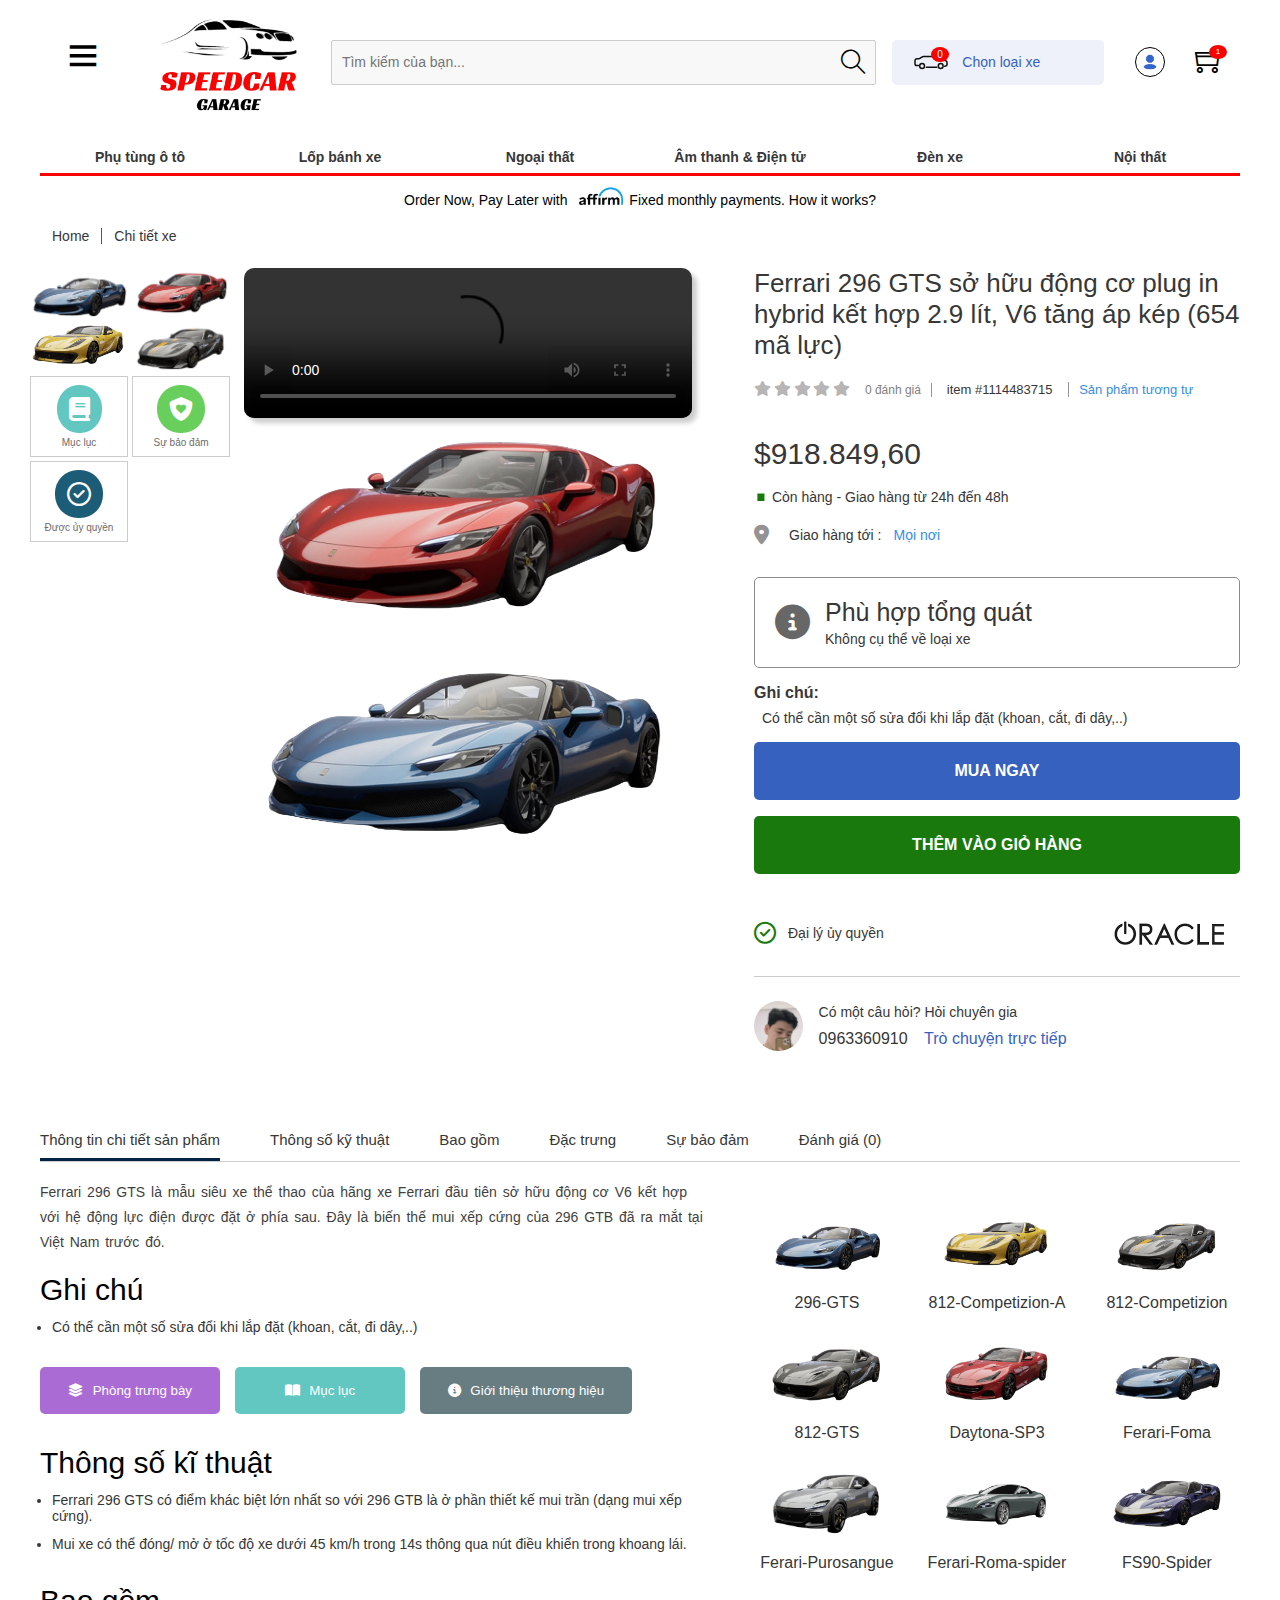
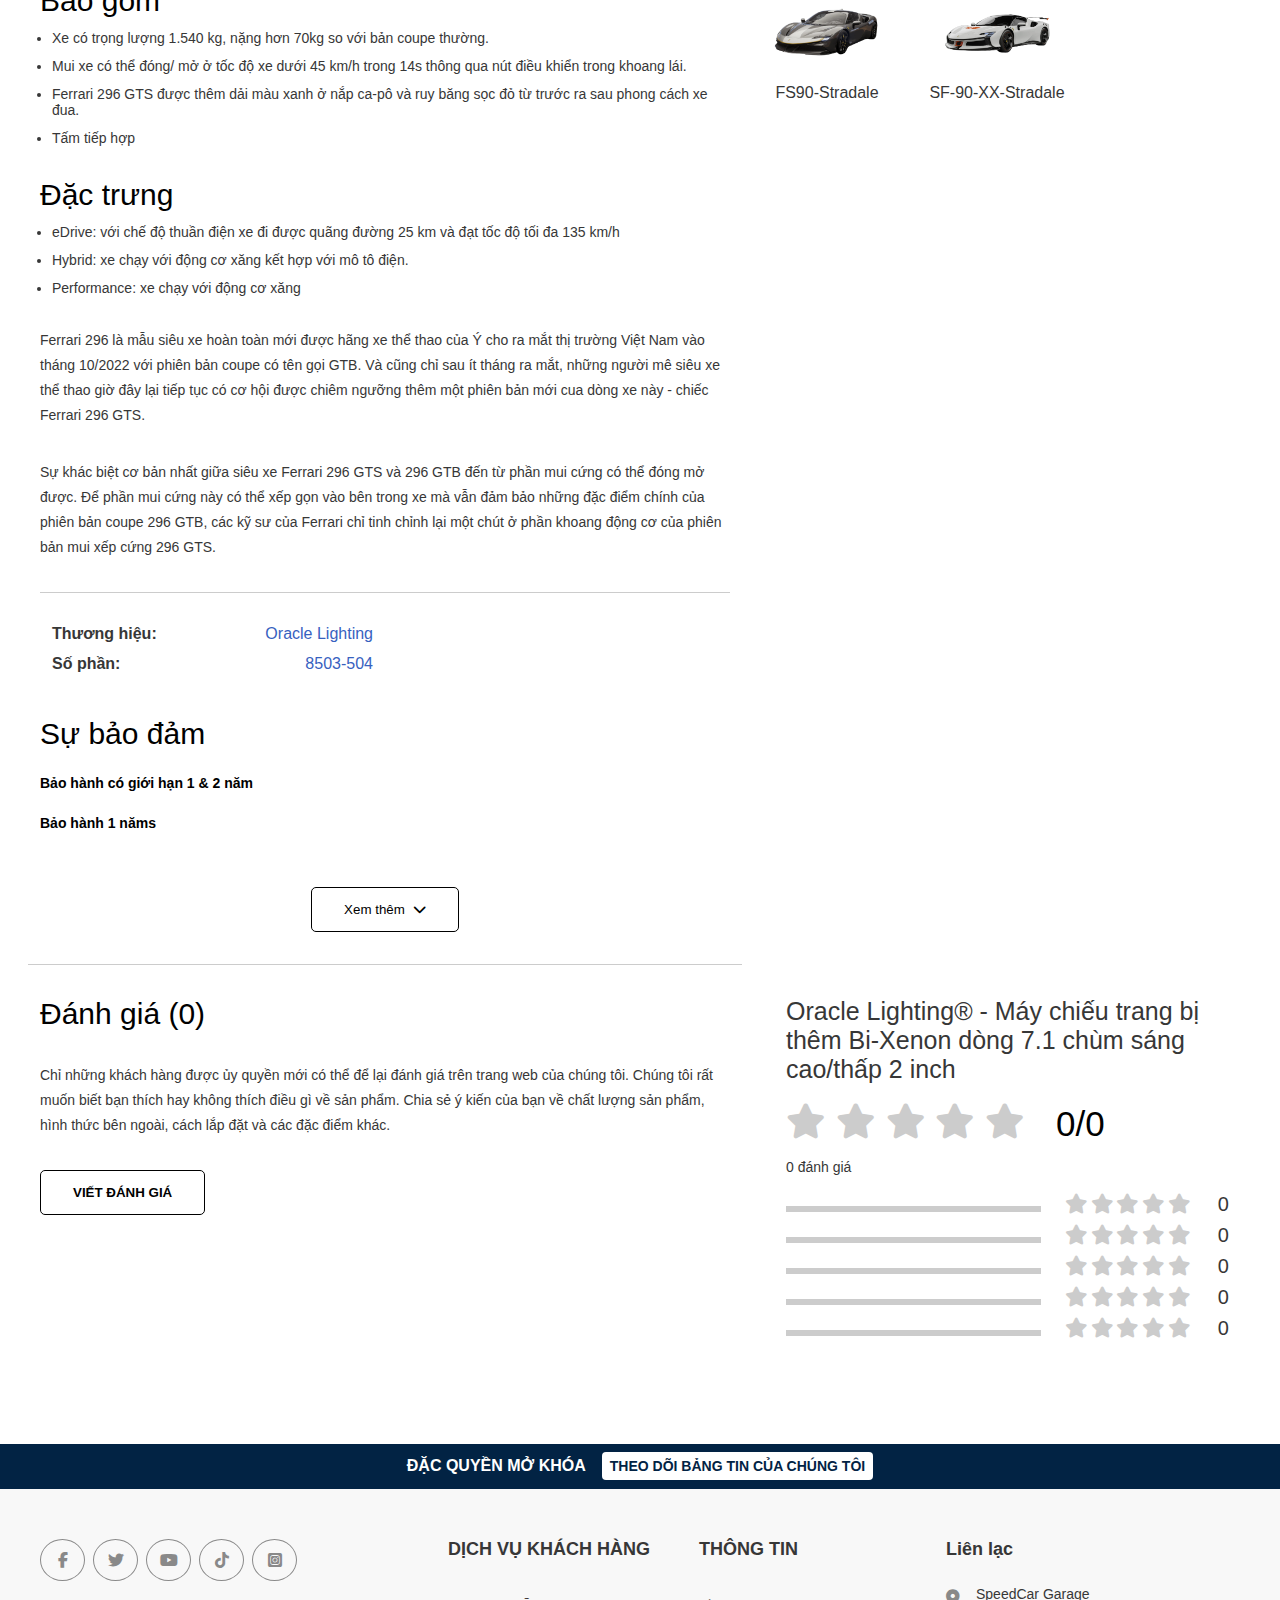
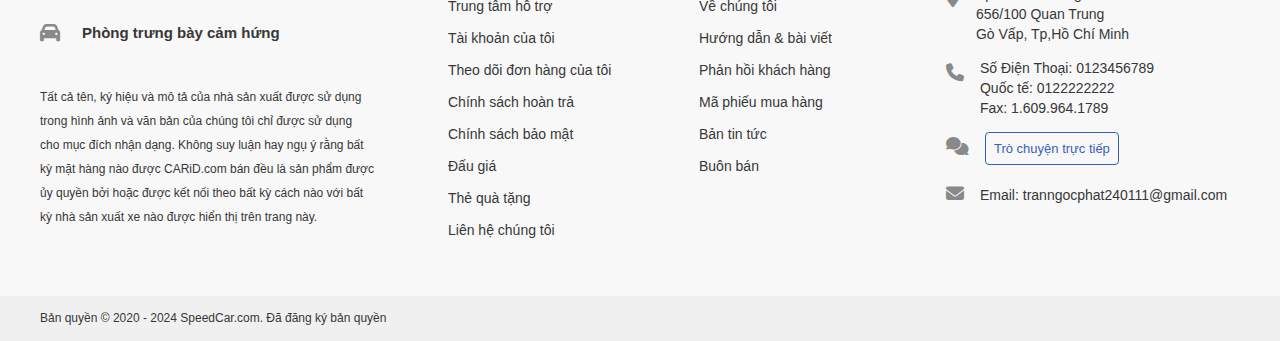
==== htmlChild/CarDetail.html @ 561cdf68 "update" ====
<!DOCTYPE html>
<html lang="en">

<head>
    <meta charset="UTF-8">
    <link rel='shortcut icon' href='../assets/img/logoEsport.png' type='image/x-icon'>
    <meta name="viewport" content="width=device-width, initial-scale=1.0">
    <link rel="stylesheet" href="../assets/fonts/themify-icons/themify-icons.css">
    <link rel="stylesheet" href="../assets/fonts/fontawesome-free-6.5.1-web/css/all.min.css">
    <link rel="stylesheet" href="../assets/css/base.css">
    <link rel="stylesheet" href="../assets/css/grid.css">
    <link rel="stylesheet" href="../assets/css/main.css">
    <link rel="stylesheet" href="../assets/css/SubProduct.css">
    <link rel="stylesheet" href="../assets/css/productDetail.css">
    <title>Bán Ô tô ,phụ tùng ô tô</title>
</head>
<style>
    video {
        width: 100%;
        border-radius: 10px;
        box-shadow: 5px 5px 5px #ccc;
    }
</style>
<body>
    <!-- Header menu -->

    <div class="header__menu-main ">
        <ul class="header__menu-list">
            <li class="header__menu-item">
                <i class="fa-solid fa-phone"></i>
                <a href="" class="header__menu-link">0123456789</a>
            </li>
            <li class="header__menu-item">
                <i class="fa-solid fa-comments"></i>
                <a href="" class="header__menu-link">Nhắn tin trực tuyến</a>
            </li>
            <li class="header__menu-item">
                <i class="fa-solid fa-circle-question"></i>
                <a href="" class="header__menu-link">Trung tâm hỗ trợ</a>
            </li>
        </ul>

        <h2 class="header__menu-list-title">Danh mục</h2>
        <ul class="header__menu-list header__menu-list-categogy">
            <li class="header__menu-item">
                <img src="../assets/img/Danhmuc/menu/dongco.jpg" alt="" class="header__menu-item__img">
                <a href="./htmlChild/SubProduct.html" class="header__menu-link">Phụ tùng ô tô</a>
            </li>
            <li class="header__menu-item">
                <img src="../assets/img/Danhmuc/menu/banhxe.jpg" alt="" class="header__menu-item__img">
                <a href="./htmlChild/SubProduct.html" class="header__menu-link">Lốp bánh xe</a>
            </li>
            <li class="header__menu-item">
                <img src="../assets/img/Danhmuc/menu/phukienngoaithat.jpg" alt="" class="header__menu-item__img">
                <a href="./htmlChild/SubProduct.html" class="header__menu-link">Phụ kiện ngoại thất</a>
            </li>
            <li class="header__menu-item">
                <img src="../assets/img/Danhmuc/menu/loa.jpg" alt="" class="header__menu-item__img">
                <a href="./htmlChild/SubProduct.html" class="header__menu-link">Âm thanh</a>
            </li>
            <li class="header__menu-item">
                <img src="../assets/img/Danhmuc/menu/ghe.jpg" alt="" class="header__menu-item__img">
                <a href="./htmlChild/SubProduct.html" class="header__menu-link">Ghế</a>
            </li>
            <li class="header__menu-item">
                <img src="../assets/img/Danhmuc/menu/denxe.jpg" alt="" class="header__menu-item__img">
                <a href="./htmlChild/SubProduct.html" class="header__menu-link">Đèn xe</a>
            </li>
            <li class="header__menu-item">
                <img src="../assets/img/Danhmuc/menu/phukiennoithat.jpg" alt="" class="header__menu-item__img">
                <a href="./htmlChild/SubProduct.html" class="header__menu-link">Nội thất</a>
            </li>
        </ul>

        <label for="header__menu-checkbox" class="header__menu-close">
            <i class="header__menu-close-icon fa-solid fa-xmark"></i>
        </label>
    </div>
    <!-- Overlay category -->
    <label for="header__menu-checkbox" class="overlay__category header__menu-hiden-on-checkbox"></label>
    <!-- Container -->
    <div class="container grid wide">

        <!-- Header -->

        <div class="header">
            <div class="header__content">
                <div class="header-logo-and-menu">
                    <label for="header__menu-checkbox" class="header__menu">
                        <i class="header__menu-icon  ti-menu"></i>
                    </label>

                    <a href="../index.html" class="header__logo">
                        <img src="../assets/img/logoEsport.png" alt="" class="header-logo__img">
                    </a>
                </div>

                <div class="header-search">
                    <input type="text" class="header-search__input" placeholder="Tìm kiếm của bạn...">
                    <div class="header-search-history">
                        <span class="header-search-history__titile">Lịch sử tìm kiếm</span>
                        <ul class="header-search-history__list">
                            <li class="header-search-history__item">
                                <span class="header-search-history__item-name">Bánh xe Ford</span>
                                <span class="header-search-history__item-remove">Xóa</span>
                            </li>
                            <li class="header-search-history__item">
                                <span class="header-search-history__item-name">Động cơ Merceders</span>
                                <span class="header-search-history__item-remove">Xóa</span>
                            </li>
                            <li class="header-search-history__item">
                                <span class="header-search-history__item-name">Loa thông minh dùng cho ô tô</span>
                                <span class="header-search-history__item-remove">Xóa</span>
                            </li>
                        </ul>
                    </div>
                    <i class="ti-search header-search__icon"></i>
                </div>

                <div class="header-select">
                    <div class="header-select__car ">
                        <div class="header-select-car__quantity">0</div>
                        <svg xmlns="http://www.w3.org/2000/svg" width="42" height="19">
                            <g fill="none" stroke="#111" stroke-width="1.5" stroke-linecap="round"
                                stroke-linejoin="round" stroke-miterlimit="10">
                                <path
                                    d="M10.4 12.6H8.8c-1 0-1.8-.8-1.8-1.8V8c0-1.2 1-2.2 2.1-2.2h1.7c1.4 0 3.2-2.3 4.8-2.3h9.3c.8 0 4.4 2.2 5.3 2.7 0 0 2.5.2 4.4.5 2.1.4 4.4 1.1 4.4 2.7v2.2c0 .7-.6 1.7-2.5 1.7" />
                                <ellipse cx="14.1" cy="13" rx="2.4" ry="2.5" />
                                <ellipse cx="32.7" cy="13" rx="2.4" ry="2.5" />
                                <path d="M18.4 14.3h10.4" />
                            </g>
                        </svg>
                        <span class="header-select__title">Chọn loại xe</span>
                    </div>


                    <div class="header-select__user-and-cart">
                        <div href="" class="header-select__user">
                            <img src="../assets/img/user.png" alt="" class="header-select__user-img">
                            <!-- Login -->
                            <div class="header-select__user-option">
                                <div class="header-select__user-option-container">
                                    <h2 class="header-select__user-title">Tài khoản của tôi</h2>
                                    <a href="../htmlChild/Login.html" class="header-select__user-btn">Đăng Nhập</a>
                                    <div class="header-select__user-help-register">
                                        <span class="header-select__user-des">
                                            Bạn chưa có tài khoản?
                                            <a href="../htmlChild/signUp.html" class="header-select__user-link">Đăng
                                                Ký</a>
                                        </span>
                                    </div>
                                    <ul class="header-select__user-list">
                                        <li class="header-select__user-item">
                                            <a href="" class="header-select__user-item-link">Thông tin tài khoản</a>
                                        </li>
                                        <li class="header-select__user-item">
                                            <a href="" class="header-select__user-item-link">Đơn hàng</a>
                                        </li>
                                        <li class="header-select__user-item">
                                            <a href="" class="header-select__user-item-link">Đăng xuất</a>
                                        </li>
                                    </ul>

                                </div>
                            </div>
                        </div>
                        <a href="./ShoppingCart.html" class="header-select__cart">
                            <div class="header-select-cart__quantity">1</div>
                            <i class="ti-shopping-cart header-select__cart-icon"></i>
                        </a>

                    </div>

                </div>
            </div>
            <!-- Overlay select car -->
            <div class="overlay__select-car "></div>
            <!-- select car option -->
            <div class="header-select__car-option">
                <div class="select-car__close"><i class="fa-solid fa-xmark"></i></div>
                <ul class="header-select__car-list">
                    <li class="header-select__car-item header-select__car-item--chosse">
                        <span class="header-select__car-item-name ">Sedan</span>
                    </li>
                    <li class="header-select__car-item">
                        <span class="header-select__car-item-name">HatchBack</span>
                    </li>
                    <li class="header-select__car-item">
                        <span class="header-select__car-item-name">SUV</span>
                    </li>
                    <li class="header-select__car-item">
                        <span class="header-select__car-item-name">Coupe</span>
                    </li>
                </ul>

                <ul class="header-select__car-sub-option">
                    <li class="header-select__car-sub-option-item">
                        <div class="header-select__car-sub-option__number-main">
                            <span class="header-select__car-sub-option__number">1</span>
                        </div>
                        <span class="header-select__car-sub-option__content">Năm</span>
                        <i class="fa-solid fa-chevron-down"></i>
                        <ul class="header-select__car-sub-option-list-1">
                            <li class="header-select__car-sub-option-list-item">2025</li>
                            <li class="header-select__car-sub-option-list-item">2024</li>
                            <li class="header-select__car-sub-option-list-item">2023</li>
                            <li class="header-select__car-sub-option-list-item">2022</li>
                            <li class="header-select__car-sub-option-list-item">2021</li>
                            <li class="header-select__car-sub-option-list-item">2020</li>
                            <li class="header-select__car-sub-option-list-item">2019</li>
                            <li class="header-select__car-sub-option-list-item">2018</li>
                            <li class="header-select__car-sub-option-list-item">2017</li>
                            <li class="header-select__car-sub-option-list-item">2016</li>
                            <li class="header-select__car-sub-option-list-item">2015</li>
                            <li class="header-select__car-sub-option-list-item">2014</li>
                            <li class="header-select__car-sub-option-list-item">2013</li>
                            <li class="header-select__car-sub-option-list-item">2012</li>
                            <li class="header-select__car-sub-option-list-item">2011</li>
                            <li class="header-select__car-sub-option-list-item">2010</li>
                            <li class="header-select__car-sub-option-list-item">2009</li>
                            <li class="header-select__car-sub-option-list-item">2008</li>
                            <li class="header-select__car-sub-option-list-item">2007</li>
                        </ul>
                    </li>

                    <li class="header-select__car-sub-option-item">
                        <div class="header-select__car-sub-option__number-main">
                            <span class="header-select__car-sub-option__number">2</span>
                        </div>
                        <span class="header-select__car-sub-option__content">Loại Xe</span>
                        <i class="fa-solid fa-chevron-down"></i>
                        <ul class="header-select__car-sub-option-list-2">
                            <li class="header-select__car-sub-option-list-item">Cũ</li>
                            <li class="header-select__car-sub-option-list-item">Thường</li>
                            <li class="header-select__car-sub-option-list-item">VIP</li>
                        </ul>
                    </li>
                    <li class="header-select__car-sub-option-item">
                        <div class="header-select__car-sub-option__number-main">
                            <span class="header-select__car-sub-option__number">3</span>
                        </div>
                        <span class="header-select__car-sub-option__content">Màu</span>
                        <i class="fa-solid fa-chevron-down"></i>
                        <ul class="header-select__car-sub-option-list-3">
                            <li class="header-select__car-sub-option-list-item">Trắng</li>
                            <li class="header-select__car-sub-option-list-item">Đen</li>
                            <li class="header-select__car-sub-option-list-item">Xám</li>
                            <li class="header-select__car-sub-option-list-item">Đỏ</li>
                            <li class="header-select__car-sub-option-list-item">Bạc</li>
                            <li class="header-select__car-sub-option-list-item">Xanh da trời</li>
                        </ul>
                    </li>

                    <button class="header-select__car-sub-option-btn">GO</button>

                </ul>
            </div>


            <!-- Overlay catogory option -->
            <div class="overlay__category-option"></div>
            <!-- Navigation-->
            <div class="nav-bar">
                <ul class="nav__list">
                    <li class="nav__item">
                        <div class="nav__item-link">Phụ tùng ô tô</div>
                    </li>

                    <li class="nav__item">
                        <div class="nav__item-link">Lốp bánh xe</div>
                    </li>

                    <li class="nav__item">
                        <div class="nav__item-link">Ngoại thất</div>
                    </li>

                    <li class="nav__item">
                        <div class="nav__item-link">Âm thanh & Điện tử</div>
                    </li>

                    <li class="nav__item">
                        <div class="nav__item-link">Đèn xe</div>
                    </li>

                    <li class="nav__item">
                        <div class="nav__item-link">Nội thất</div>


                </ul>
            </div>
            <!-- Navigation option 1-->
            <div class="nav__option-main--1 nav__option-btn-close--1">
                <h1 class="nav__option-title">Phụ tùng ô tô</h1>
                <label for="nav__option__checkbox--1" class="nav__option-close">
                    <i class="nav__option-close-icon fa-solid fa-xmark"></i>
                </label>
                <div class="nav__option-list">
                    <div class="nav__option-item">
                        <div class="nav__option-item-img-main">
                            <img src="../assets/img/Danhmuc/phutung/duongtruyen.jpg" alt=""
                                class="nav__option-item-img">
                        </div>
                        <span class="nav__option-name">Đường truyền</span>
                    </div>
                    <div class="nav__option-item">
                        <div class="nav__option-item-img-main">
                            <img src="../assets/img/Danhmuc/phutung/chiphieusuat.jpg" alt=""
                                class="nav__option-item-img">
                        </div>
                        <span class="nav__option-name">Chip hiệu suất</span>
                    </div>
                    <div class="nav__option-item">
                        <div class="nav__option-item-img-main">
                            <img src="../assets/img/Danhmuc/phutung/cangatnuoc.jpg" alt="" class="nav__option-item-img">
                        </div>
                        <span class="nav__option-name">Cần gạt nước</span>
                    </div>
                    <div class="nav__option-item">
                        <div class="nav__option-item-img-main">
                            <img src="../assets/img/Danhmuc/phutung/cungcapnhienlieu.jpg" alt=""
                                class="nav__option-item-img">
                        </div>
                        <span class="nav__option-name">Cung cấp nhiên liệu</span>
                    </div>
                    <div class="nav__option-item">
                        <div class="nav__option-item-img-main">
                            <img src="../assets/img/Danhmuc/phutung/danhlua.jpg" alt="" class="nav__option-item-img">
                        </div>
                        <span class="nav__option-name">Đánh lửa</span>
                    </div>
                    <div class="nav__option-item">
                        <div class="nav__option-item-img-main">
                            <img src="../assets/img/Danhmuc/phutung/dau.jpg" alt="" class="nav__option-item-img">
                        </div>
                        <span class="nav__option-name">Dầu nhớt</span>
                    </div>
                    <div class="nav__option-item">
                        <div class="nav__option-item-img-main">
                            <img src="../assets/img/Danhmuc/phutung/dien.jpg" alt="" class="nav__option-item-img">
                        </div>
                        <span class="nav__option-name">Điện</span>
                    </div>
                    <div class="nav__option-item">
                        <div class="nav__option-item-img-main">
                            <img src="../assets/img/Danhmuc/phutung/dinhchi.jpg" alt="" class="nav__option-item-img">
                        </div>
                        <span class="nav__option-name">Đinh chì</span>
                    </div>
                    <div class="nav__option-item">
                        <div class="nav__option-item-img-main">
                            <img src="../assets/img/Danhmuc/phutung/dongco.jpg" alt="" class="nav__option-item-img">
                        </div>
                        <span class="nav__option-name">Động cơ</span>
                    </div>
                    <div class="nav__option-item">
                        <div class="nav__option-item-img-main">
                            <img src="../assets/img/Danhmuc/phutung/hethonglai.jpg" alt="" class="nav__option-item-img">
                        </div>
                        <span class="nav__option-name">Hệ thống lái</span>
                    </div>
                    <div class="nav__option-item">
                        <div class="nav__option-item-img-main">
                            <img src="../assets/img/Danhmuc/phutung/khithai.jpg" alt="" class="nav__option-item-img">
                        </div>
                        <span class="nav__option-name">Khí thải</span>
                    </div>
                    <div class="nav__option-item">
                        <div class="nav__option-item-img-main">
                            <img src="../assets/img/Danhmuc/phutung/kiemsoatkhithai.jpg" alt=""
                                class="nav__option-item-img">
                        </div>
                        <span class="nav__option-name">Kiểm soát khí thải</span>
                    </div>
                    <div class="nav__option-item">
                        <div class="nav__option-item-img-main">
                            <img src="../assets/img/Danhmuc/phutung/laytruyen.jpg" alt="" class="nav__option-item-img">
                        </div>
                        <span class="nav__option-name">Lây truyền</span>
                    </div>
                    <div class="nav__option-item">
                        <div class="nav__option-item-img-main">
                            <img src="../assets/img/Danhmuc/phutung/luongkhinap.jpg" alt=""
                                class="nav__option-item-img">
                        </div>
                        <span class="nav__option-name">Lượng khí nạp</span>
                    </div>
                    <div class="nav__option-item">
                        <div class="nav__option-item-img-main">
                            <img src="../assets/img/Danhmuc/phutung/maylanh.jpg" alt="" class="nav__option-item-img">
                        </div>
                        <span class="nav__option-name">Máy lạnh</span>
                    </div>
                    <div class="nav__option-item">
                        <div class="nav__option-item-img-main">
                            <img src="../assets/img/Danhmuc/phutung/phanh.jpg" alt="" class="nav__option-item-img">
                        </div>
                        <span class="nav__option-name">Phanh</span>
                    </div>
                    <div class="nav__option-item">
                        <div class="nav__option-item-img-main">
                            <img src="../assets/img/Danhmuc/phutung/quatdongco.jpg" alt="" class="nav__option-item-img">
                        </div>
                        <span class="nav__option-name">Quạt</span>
                    </div>
                    <div class="nav__option-item">
                        <div class="nav__option-item-img-main">
                            <img src="../assets/img/Danhmuc/phutung/sac.jpg" alt="" class="nav__option-item-img">
                        </div>
                        <span class="nav__option-name">Acquy</span>
                    </div>
                    <div class="nav__option-item">
                        <div class="nav__option-item-img-main">
                            <img src="../assets/img/Danhmuc/phutung/thietbidua.jpg" alt="" class="nav__option-item-img">
                        </div>
                        <span class="nav__option-name">Thiết bị điện tử</span>
                    </div>
                </div>

            </div>

            <!-- Navigation option 2-->
            <div class="nav__option-main--2  nav__option-btn-close--2">
                <h1 class="nav__option-title">Lốp bánh xe</h1>
                <label for="nav__option__checkbox--2" class="nav__option-close">
                    <i class="nav__option-close-icon fa-solid fa-xmark"></i>
                </label>
                <div class="nav__option-list">
                    <div class="nav__option-item">
                        <div class="nav__option-item-img-main">
                            <img src="../assets/img/Danhmuc/banhxe/banhxe.jpg" alt="" class="nav__option-item-img">
                        </div>
                        <span class="nav__option-name">Bánh xe</span>
                    </div>
                    <div class="nav__option-item">
                        <div class="nav__option-item-img-main">
                            <img src="../assets/img/Danhmuc/banhxe/banhxetuychinh.jpg" alt=""
                                class="nav__option-item-img">
                        </div>
                        <span class="nav__option-name">Bánh xe tùy chỉnh</span>
                    </div>
                    <div class="nav__option-item">
                        <div class="nav__option-item-img-main">
                            <img src="../assets/img/Danhmuc/banhxe/cambienTBMS.jpg" alt="" class="nav__option-item-img">
                        </div>
                        <span class="nav__option-name">Cảm biến TBMS</span>
                    </div>
                    <div class="nav__option-item">
                        <div class="nav__option-item-img-main">
                            <img src="../assets/img/Danhmuc/banhxe/lopxe.jpg" alt="" class="nav__option-item-img">
                        </div>
                        <span class="nav__option-name">Lốp xe</span>
                    </div>
                    <div class="nav__option-item">
                        <div class="nav__option-item-img-main">
                            <img src="../assets/img/Danhmuc/banhxe/lopxich.jpg" alt="" class="nav__option-item-img">
                        </div>
                        <span class="nav__option-name">Lốp xích</span>
                    </div>
                    <div class="nav__option-item">
                        <div class="nav__option-item-img-main">
                            <img src="../assets/img/Danhmuc/banhxe/miengdembanhxe.jpg" alt=""
                                class="nav__option-item-img">
                        </div>
                        <span class="nav__option-name">Miếng đệm bánh xe</span>
                    </div>
                    <div class="nav__option-item">
                        <div class="nav__option-item-img-main">
                            <img src="../assets/img/Danhmuc/banhxe/mutrungtam.jpg" alt="" class="nav__option-item-img">
                        </div>
                        <span class="nav__option-name">Mũ trung tâm</span>
                    </div>
                    <div class="nav__option-item">
                        <div class="nav__option-item-img-main">
                            <img src="../assets/img/Danhmuc/banhxe/nienxe.jpg" alt="" class="nav__option-item-img">
                        </div>
                        <span class="nav__option-name">Niềng xe</span>
                    </div>
                    <div class="nav__option-item">
                        <div class="nav__option-item-img-main">
                            <img src="../assets/img/Danhmuc/banhxe/okhoadaioc.jpg" alt="" class="nav__option-item-img">
                        </div>
                        <span class="nav__option-name">Ổ khóa đai Oóc</span>
                    </div>
                    <div class="nav__option-item">
                        <div class="nav__option-item-img-main">
                            <img src="../assets/img/Danhmuc/banhxe/vothuoccap.jpg" alt="" class="nav__option-item-img">
                        </div>
                        <span class="nav__option-name">Vỏ thuốc cặp</span>
                    </div>

                </div>

            </div>

            <!-- Navigation option 3-->
            <div class="nav__option-main--3 nav__option-btn-close--3">
                <h1 class="nav__option-title">Phụ kiện ngoại thất</h1>
                <label for="nav__option__checkbox--3" class="nav__option-close">
                    <i class="nav__option-close-icon fa-solid fa-xmark"></i>
                </label>
                <div class="nav__option-list">
                    <div class="nav__option-item">
                        <div class="nav__option-item-img-main">
                            <img src="../assets/img/Danhmuc/ngoaithat/banchay.jpg" alt="" class="nav__option-item-img">
                        </div>
                        <span class="nav__option-name">Ban chạy</span>
                    </div>
                    <div class="nav__option-item">
                        <div class="nav__option-item-img-main">
                            <img src="../assets/img/Danhmuc/ngoaithat/bodoihuonggio.jpg" alt=""
                                class="nav__option-item-img">
                        </div>
                        <span class="nav__option-name">Bộ đổi hướng gió</span>
                    </div>
                    <div class="nav__option-item">
                        <div class="nav__option-item-img-main">
                            <img src="../assets/img/Danhmuc/ngoaithat/cangdiahinh.jpg" alt=""
                                class="nav__option-item-img">
                        </div>
                        <span class="nav__option-name">Cảng địa hình</span>
                    </div>
                    <div class="nav__option-item">
                        <div class="nav__option-item-img-main">
                            <img src="../assets/img/Danhmuc/ngoaithat/chieuhau.jpg" alt="" class="nav__option-item-img">
                        </div>
                        <span class="nav__option-name">Gương</span>
                    </div>
                    <div class="nav__option-item">
                        <div class="nav__option-item-img-main">
                            <img src="../assets/img/Danhmuc/ngoaithat/cuadoc.jpg" alt="" class="nav__option-item-img">
                        </div>
                        <span class="nav__option-name">Cửa dọc</span>
                    </div>
                    <div class="nav__option-item">
                        <div class="nav__option-item-img-main">
                            <img src="../assets/img/Danhmuc/ngoaithat/denpha.jpg" alt="" class="nav__option-item-img">
                        </div>
                        <span class="nav__option-name">Đèn pha</span>
                    </div>
                    <div class="nav__option-item">
                        <div class="nav__option-item-img-main">
                            <img src="../assets/img/Danhmuc/ngoaithat/keo&moc.jpg" alt="" class="nav__option-item-img">
                        </div>
                        <span class="nav__option-name">Kéo & móc</span>
                    </div>
                    <div class="nav__option-item">
                        <div class="nav__option-item-img-main">
                            <img src="../assets/img/Danhmuc/ngoaithat/khungbienso.jpg" alt=""
                                class="nav__option-item-img">
                        </div>
                        <span class="nav__option-name">Khung biển số</span>
                    </div>
                    <div class="nav__option-item">
                        <div class="nav__option-item-img-main">
                            <img src="../assets/img/Danhmuc/ngoaithat/luoibaove.jpg" alt=""
                                class="nav__option-item-img">
                        </div>
                        <span class="nav__option-name">Lưới bảo vệ</span>
                    </div>
                    <div class="nav__option-item">
                        <div class="nav__option-item-img-main">
                            <img src="../assets/img/Danhmuc/ngoaithat/nocxe.jpg" alt="" class="nav__option-item-img">
                        </div>
                        <span class="nav__option-name">Nóc xe</span>
                    </div>
                    <div class="nav__option-item">
                        <div class="nav__option-item-img-main">
                            <img src="../assets/img/Danhmuc/ngoaithat/voboctonneu.jpg" alt=""
                                class="nav__option-item-img">
                        </div>
                        <span class="nav__option-name">Vỏ bọc Tonneu</span>
                    </div>

                </div>

            </div>

            <!-- Navigation option 4-->
            <div class="nav__option-main--4 nav__option-btn-close--4">
                <h1 class="nav__option-title">Âm thanh & Điện tử</h1>
                <label for="nav__option__checkbox--4" class="nav__option-close">
                    <i class="nav__option-close-icon fa-solid fa-xmark"></i>
                </label>
                <div class="nav__option-list">
                    <div class="nav__option-item">
                        <div class="nav__option-item-img-main">
                            <img src="../assets/img/Danhmuc/amthanh/banghinh.jpg" alt="" class="nav__option-item-img">
                        </div>
                        <span class="nav__option-name">Băng hình</span>
                    </div>
                    <div class="nav__option-item">
                        <div class="nav__option-item-img-main">
                            <img src="../assets/img/Danhmuc/amthanh/bodieukihien.jpg" alt=""
                                class="nav__option-item-img">
                        </div>
                        <span class="nav__option-name">Bộ điều khiển</span>
                    </div>
                    <div class="nav__option-item">
                        <div class="nav__option-item-img-main">
                            <img src="../assets/img/Danhmuc/amthanh/bokhuechdai.jpg" alt=""
                                class="nav__option-item-img">
                        </div>
                        <span class="nav__option-name">Bộ khuếch đại</span>
                    </div>
                    <div class="nav__option-item">
                        <div class="nav__option-item-img-main">
                            <img src="../assets/img/Danhmuc/amthanh/bophanlapdat.jpg" alt=""
                                class="nav__option-item-img">
                        </div>
                        <span class="nav__option-name">Bộ phận lắp đặt</span>
                    </div>
                    <div class="nav__option-item">
                        <div class="nav__option-item-img-main">
                            <img src="../assets/img/Danhmuc/amthanh/boxuli.jpg" alt="" class="nav__option-item-img">
                        </div>
                        <span class="nav__option-name">Bộ xử lí</span>
                    </div>
                    <div class="nav__option-item">
                        <div class="nav__option-item-img-main">
                            <img src="../assets/img/Danhmuc/amthanh/DaiCB&linhkien.jpg" alt=""
                                class="nav__option-item-img">
                        </div>
                        <span class="nav__option-name">Đài CB & Linh kiện</span>
                    </div>
                    <div class="nav__option-item">
                        <div class="nav__option-item-img-main">
                            <img src="../assets/img/Danhmuc/amthanh/HeThongGPS.jpg" alt="" class="nav__option-item-img">
                        </div>
                        <span class="nav__option-name">Hệ thống GPS</span>
                    </div>
                    <div class="nav__option-item">
                        <div class="nav__option-item-img-main">
                            <img src="../assets/img/Danhmuc/amthanh/loa.jpg" alt="" class="nav__option-item-img">
                        </div>
                        <span class="nav__option-name">Loa</span>
                    </div>
                    <div class="nav__option-item">
                        <div class="nav__option-item-img-main">
                            <img src="../assets/img/Danhmuc/amthanh/loasieutram.jpg" alt=""
                                class="nav__option-item-img">
                        </div>
                        <span class="nav__option-name">Loa siêu trầm</span>
                    </div>
                    <div class="nav__option-item">
                        <div class="nav__option-item-img-main">
                            <img src="../assets/img/Danhmuc/amthanh/maydoradar.jpg" alt="" class="nav__option-item-img">
                        </div>
                        <span class="nav__option-name">Máy dò Radar</span>
                    </div>
                    <div class="nav__option-item">
                        <div class="nav__option-item-img-main">
                            <img src="../assets/img/Danhmuc/amthanh/pin.jpg" alt="" class="nav__option-item-img">
                        </div>
                        <span class="nav__option-name">Ác quy</span>
                    </div>

                </div>

            </div>

            <!-- Navigation option 5-->
            <div class="nav__option-main--5 nav__option-btn-close--5">
                <h1 class="nav__option-title">Đèn xe</h1>
                <label for="nav__option__checkbox--5" class="nav__option-close">
                    <i class="nav__option-close-icon fa-solid fa-xmark"></i>
                </label>
                <div class="nav__option-list">
                    <div class="nav__option-item">
                        <div class="nav__option-item-img-main">
                            <img src="../assets/img/Danhmuc/denxe/dengam.jpg" alt="" class="nav__option-item-img">
                        </div>
                        <span class="nav__option-name">Đèn gầm</span>
                    </div>
                    <div class="nav__option-item">
                        <div class="nav__option-item-img-main">
                            <img src="../assets/img/Danhmuc/denxe/denLed.jpg" alt="" class="nav__option-item-img">
                        </div>
                        <span class="nav__option-name">Đèn Led</span>
                    </div>
                    <div class="nav__option-item">
                        <div class="nav__option-item-img-main">
                            <img src="../assets/img/Danhmuc/denxe/denngoaiduong.jpg" alt=""
                                class="nav__option-item-img">
                        </div>
                        <span class="nav__option-name">Đèn đi đường</span>
                    </div>
                    <div class="nav__option-item">
                        <div class="nav__option-item-img-main">
                            <img src="../assets/img/Danhmuc/denxe/denpha.jpg" alt="" class="nav__option-item-img">
                        </div>
                        <span class="nav__option-name">Đèn pha</span>
                    </div>
                    <div class="nav__option-item">
                        <div class="nav__option-item-img-main">
                            <img src="../assets/img/Danhmuc/denxe/dentinhieu.jpg" alt="" class="nav__option-item-img">
                        </div>
                        <span class="nav__option-name">Đèn tín hiệu</span>
                    </div>
                    <div class="nav__option-item">
                        <div class="nav__option-item-img-main">
                            <img src="../assets/img/Danhmuc/denxe/denxemoc.jpg" alt="" class="nav__option-item-img">
                        </div>
                        <span class="nav__option-name">Đèn Xe móc</span>
                    </div>
                    <div class="nav__option-item">
                        <div class="nav__option-item-img-main">
                            <img src="../assets/img/Danhmuc/denxe/desuongmu.jpg" alt="" class="nav__option-item-img">
                        </div>
                        <span class="nav__option-name">Đèn sương mù</span>
                    </div>
                    <div class="nav__option-item">
                        <div class="nav__option-item-img-main">
                            <img src="../assets/img/Danhmuc/denxe/duoiden.jpg" alt="" class="nav__option-item-img">
                        </div>
                        <span class="nav__option-name">Đuôi đèn</span>
                    </div>
                    <div class="nav__option-item">
                        <div class="nav__option-item-img-main">
                            <img src="../assets/img/Danhmuc/denxe/phukienchieusang.jpg" alt=""
                                class="nav__option-item-img">
                        </div>
                        <span class="nav__option-name">Phụ kiện chiếu sáng</span>
                    </div>

                </div>

            </div>

            <!-- Navigation option 6-->
            <div class="nav__option-main--6 nav__option-btn-close--6">
                <h1 class="nav__option-title">Phụ Kiện nội thất</h1>
                <label for="nav__option__checkbox--6" class="nav__option-close">
                    <i class="nav__option-close-icon fa-solid fa-xmark"></i>
                </label>
                <div class="nav__option-list">
                    <div class="nav__option-item">
                        <div class="nav__option-item-img-main">
                            <img src="../assets/img/Danhmuc/noithat/bandap.jpg" alt="" class="nav__option-item-img">
                        </div>
                        <span class="nav__option-name">Bàn đạp</span>
                    </div>
                    <div class="nav__option-item">
                        <div class="nav__option-item-img-main">
                            <img src="../assets/img/Danhmuc/noithat/Bocghe.jpg" alt="" class="nav__option-item-img">
                        </div>
                        <span class="nav__option-name">Bọc ghế</span>
                    </div>
                    <div class="nav__option-item">
                        <div class="nav__option-item-img-main">
                            <img src="../assets/img/Danhmuc/noithat/bodungcuDash.jpg" alt=""
                                class="nav__option-item-img">
                        </div>
                        <span class="nav__option-name">Bộ dụng cụ Dash</span>
                    </div>
                    <div class="nav__option-item">
                        <div class="nav__option-item-img-main">
                            <img src="../assets/img/Danhmuc/noithat/Donghodotuychinh.jpg" alt=""
                                class="nav__option-item-img">
                        </div>
                        <span class="nav__option-name">Đồng hồ đo tùy chỉnh</span>
                    </div>
                    <div class="nav__option-item">
                        <div class="nav__option-item-img-main">
                            <img src="../assets/img/Danhmuc/noithat/ghe.jpg" alt="" class="nav__option-item-img">
                        </div>
                        <span class="nav__option-name">Ghế ngồi</span>
                    </div>
                    <div class="nav__option-item">
                        <div class="nav__option-item-img-main">
                            <img src="../assets/img/Danhmuc/noithat/lothanghoa.jpg" alt="" class="nav__option-item-img">
                        </div>
                        <span class="nav__option-name">Lót hàng hóa</span>
                    </div>
                    <div class="nav__option-item">
                        <div class="nav__option-item-img-main">
                            <img src="../assets/img/Danhmuc/noithat/numchuyenso.jpg" alt=""
                                class="nav__option-item-img">
                        </div>
                        <span class="nav__option-name">Núm chuyển số</span>
                    </div>
                    <div class="nav__option-item">
                        <div class="nav__option-item-img-main">
                            <img src="../assets/img/Danhmuc/noithat/Tamchenang.jpg" alt="" class="nav__option-item-img">
                        </div>
                        <span class="nav__option-name">Tấm che nắng</span>
                    </div>
                    <div class="nav__option-item">
                        <div class="nav__option-item-img-main">
                            <img src="../assets/img/Danhmuc/noithat/Taylai.jpg" alt="" class="nav__option-item-img">
                        </div>
                        <span class="nav__option-name">Tay lái</span>
                    </div>
                    <div class="nav__option-item">
                        <div class="nav__option-item-img-main">
                            <img src="../assets/img/Danhmuc/noithat/thamsan.jpg" alt="" class="nav__option-item-img">
                        </div>
                        <span class="nav__option-name">Thảm sàn</span>
                    </div>
                    <div class="nav__option-item">
                        <div class="nav__option-item-img-main">
                            <img src="../assets/img/Danhmuc/noithat/vobocdash.jpg" alt="" class="nav__option-item-img">
                        </div>
                        <span class="nav__option-name">Vỏ bọc Dash</span>
                    </div>

                </div>

            </div>


        </div>
        <!-- Main content -->

        <div class="row text__title">
            <div class="col l-12">
                <h3>Order Now, Pay Later with <img src="../assets/img/product/text.png" alt="">Fixed monthly payments.
                    How it works?</h3>
            </div>
        </div>
        <div class="row">
            <ul class="col l-6  navSubPro__list">
                <li class="navSubPro__item">
                    <a href="../index.html" class="navSubPro__link">Home</a>
                </li>
                <li class="navSubPro__item">
                    <a href="#" class="navSubPro__link">Chi tiết xe</a>
                </li>
            </ul>
        </div>

        <div class="row product-detail__main">
            <div class="col l-2">
                <div class="row product__detail-img-count">
                    <div class="col l-6 clear__mp">
                        <img src="../assets/img//banxe-main/296-GTS.png" alt="">
                    </div>
                    <div class="col l-6 clear__mp">
                        <img src="../assets/img/banxe-main/296-GTP.png" alt="">
                    </div>

                </div>

                <div class="row product__detail-img-count">
                    <div class="col l-6 clear__mp">
                        <img src="../assets/img/banxe-main/812-Competizion-A.png" alt="">
                    </div>
                    <div class="col l-6 clear__mp">
                        <img src="../assets/img//banxe-main/812-Competizion.png" alt="">
                    </div>

                </div>

                <div class="row product__detail-img-count">
                    <div class="col l-6 clear__mp">
                        <div class="product__detail-protect">
                            <i class="fa-solid fa-book"></i>
                            <span>Mục lục</span>
                        </div>
                    </div>
                    <div class="col l-6 clear__mp">
                        <div class="product__detail-protect ">
                            <i class="fa-solid fa-shield-heart bg__green"></i>
                            <span>Sự bảo đảm</span>
                        </div>
                    </div>

                </div>

                <div class="row product__detail-img-count">
                    <div class="col l-6 clear__mp">
                        <div class="product__detail-protect ">
                            <i class="fa-regular fa-circle-check bg__blue"></i>
                            <span>Được ủy quyền</span>
                        </div>
                    </div>
                    <div class="col l-6 clear__mp">
                    </div>

                </div>
            </div>
            <div class="col l-5 product-detail__center">
                <video src="../assets/img/banxe-main/y2meta.net_1080p-ferrari-296-gtb-defining-fun-to-drive.mp4" type = "video/mp4" controls autoplay></video>
                <img class="product-detail__img" src="../assets/img/banxe-main/296-GTP.png" alt="">
                <img class="product-detail__img" src="../assets/img/banxe-main/296-GTS.png" alt="">
            </div>
            <div class="col l-5 product-detail__info">
                <h1 class="product-detail__info-title">Ferrari 296 GTS sở hữu động cơ plug in hybrid kết hợp 2.9 lít, V6
                    tăng áp kép (654 mã lực) </h1>

                <div class="start start__product-detail">
                    <i class="fa-solid fa-star"></i>
                    <i class="fa-solid fa-star"></i>
                    <i class="fa-solid fa-star"></i>
                    <i class="fa-solid fa-star"></i>
                    <i class="fa-solid fa-star"></i>
                    <span class="start__left">0 đánh giá</span>
                    <span class="start__center">item #1114483715 </span>
                    <a href="../index.html" class="start__right similar__products">Sản phẩm tương tự</a>
                </div>

                <h1 class="price">$918.849,60</h1>

                <div class="stock">
                    <h1>.</h1>
                    <span>Còn hàng - Giao hàng từ 24h đến 48h</span>
                </div>

                <div class="locate">
                    <i class="fa-solid fa-location-dot"></i>
                    <span>Giao hàng tới :</span>
                    <span class="address">Mọi nơi</span>
                </div>

                <div class="product-detail__infomation">
                    <i class="fa-solid fa-circle-info"></i>
                    <div class="product-detail__infomation-content">
                        <h2>Phù hợp tổng quát</h2>
                        <span> Không cụ thể về loại xe</span>
                    </div>
                </div>

                <div class="product-detail__note">
                    <h3>Ghi chú:</h3>
                    <span>Có thể cần một số sửa đổi khi lắp đặt (khoan, cắt, đi dây,..)</span>
                </div>

                <div class="product-detail__buy">
                    <a href="../htmlChild/Login.html" class="btn__addCart">Mua Ngay</a>
                    <a href="#" class="btn__addCart btn__buy">Thêm vào giỏ hàng</a>
                </div>

                <div class="product-detail__dealer">
                    <div class="product-detail__dealer--left">
                        <i class="fa-regular fa-circle-check"></i>
                        <span>Đại lý ủy quyền</span>
                    </div>

                    <img src="/assets/img/product/oracle-lighting.png">

                </div>

                <div class="product-detail__support">
                    <img src="../assets/img/user.jpg" alt="">
                    <div class="product-detail__support-des">
                        <span class="product-detail__support-question">Có một câu hỏi? Hỏi chuyên gia</span>
                        <span class="product-detail__support-phone">0963360910 <a href="#">Trò chuyện trực
                                tiếp</a></span>
                    </div>
                </div>

            </div>
        </div>

        <div class="product-detail__nav">
            <ul class="product-detail__nav-list">
                <li class="product-detail__nav-item">
                    <a class="sub-navbar-link-choose" href="">Thông tin chi tiết sản phẩm </a>
                </li>
                <li class="product-detail__nav-item">
                    <a href="#ThongSo">Thông số kỹ thuật</a>
                </li>
                <li class="product-detail__nav-item">
                    <a href="#BaoGom">Bao gồm</a>
                </li>
                <li class="product-detail__nav-item">
                    <a href="#DacTrung">Đặc trưng</a>
                </li>
                <li class="product-detail__nav-item">
                    <a href="#SuBaoDam">Sự bảo đảm</a>
                </li>
                <li class="product-detail__nav-item">
                    <a href="#DanhGia">Đánh giá (0)</a>
                </li>
            </ul>
        </div>

        <div class="row product-detail__info">
            <div class="col l-7">
                <div class="product-detail__info-detail">
                    <span>Ferrari 296 GTS là mẫu siêu xe thể thao của hãng xe Ferrari đầu tiên sở hữu động cơ V6 kết hợp
                        với hệ động lực điện được đặt ở phía sau. Đây là biến thể mui xếp cứng của 296 GTB đã ra mắt tại
                        Việt Nam trước đó.</span>
                </div>

                <h1 class="product-detail__info-detail-title">Ghi chú</h1>
                <ul class="product-detail__info-detail__list">
                    <li class="product-detail__info__item">
                        Có thể cần một số sửa đổi khi lắp đặt (khoan, cắt, đi dây,..)
                    </li>
                </ul>

                <div class="product-detail__info-detail-link">
                    <button class="product-detail__info-detail__btn-link ">
                        <i class="fa-solid fa-layer-group"></i>
                        <span>Phòng trưng bày</span>
                    </button>

                    <button class="product-detail__info-detail__btn-link product-detail__info-detail__btn-link--center">
                        <i class="fa-solid fa-book-open"></i>
                        <span>Mục lục</span>
                    </button>

                    <button class="product-detail__info-detail__btn-link product-detail__info-detail__btn-link--right">
                        <i class="fa-solid fa-circle-info"></i>
                        <span>Giới thiệu thương hiệu</span>
                    </button>
                </div>

                <h1 class="product-detail__info-detail-title" id="ThongSo">Thông số kĩ thuật</h1>
                <ul class="product-detail__info-detail__list">
                    <li class="product-detail__info__item">
                        Ferrari 296 GTS có điểm khác biệt lớn nhất so với 296 GTB là ở phần thiết kế mui trần (dạng mui
                        xếp cứng).
                    </li>
                    <li class="product-detail__info__item">
                        Mui xe có thể đóng/ mở ở tốc độ xe dưới 45 km/h trong 14s thông qua nút điều khiển trong khoang
                        lái.
                    </li>
                </ul>

                <h1 class="product-detail__info-detail-title " id="BaoGom">Bao gồm</h1>
                <ul class="product-detail__info-detail__list">
                    <li class="product-detail__info__item">
                        Xe có trọng lượng 1.540 kg, nặng hơn 70kg so với bản coupe thường.
                    </li>
                    <li class="product-detail__info__item">
                        Mui xe có thể đóng/ mở ở tốc độ xe dưới 45 km/h trong 14s thông qua nút điều khiển trong khoang
                        lái.
                    </li>
                    <li class="product-detail__info__item">
                        Ferrari 296 GTS được thêm dải màu xanh ở nắp ca-pô và ruy băng sọc đỏ từ trước ra sau phong cách
                        xe đua.
                    </li>
                    <li class="product-detail__info__item">
                        Tấm tiếp hợp
                    </li>
                </ul>

                <h1 class="product-detail__info-detail-title" id="DacTrung">Đặc trưng</h1>
                <ul class="product-detail__info-detail__list">
                    <li class="product-detail__info__item">
                        eDrive: với chế độ thuần điện xe đi được quãng đường 25 km và đạt tốc độ tối đa 135 km/h
                    </li>
                    <li class="product-detail__info__item">
                        Hybrid: xe chạy với động cơ xăng kết hợp với mô tô điện.
                    </li>
                    <li class="product-detail__info__item">
                        Performance: xe chạy với động cơ xăng
                </ul>

                <p class="product-detail__info-detail-des">
                    Ferrari 296 là mẫu siêu xe hoàn toàn mới được hãng xe thể thao của Ý cho ra mắt thị trường Việt Nam
                    vào tháng 10/2022 với phiên bản coupe có tên gọi GTB. Và cũng chỉ sau ít tháng ra mắt, những người
                    mê siêu xe thể thao giờ đây lại tiếp tục có cơ hội được chiêm ngưỡng thêm một phiên bản mới cua dòng
                    xe này - chiếc Ferrari 296 GTS.
                </p>

                <p class="product-detail__info-detail-des border__bottom">
                    Sự khác biệt cơ bản nhất giữa siêu xe Ferrari 296 GTS và 296 GTB đến từ phần mui cứng có thể đóng mở
                    được. Để phần mui cứng này có thể xếp gọn vào bên trong xe mà vẫn đảm bảo những đặc điểm chính của
                    phiên bản coupe 296 GTB, các kỹ sư của Ferrari chỉ tinh chỉnh lại một chút ở phần khoang động cơ của
                    phiên bản mui xếp cứng 296 GTS.
                </p>

                <div class="row product-detail__info-detail-brands">
                    <div class="col l-6">
                        <div class="product-detail__info-detail-brand">
                            <span class="product-detail__info-detail-brand__title">Thương hiệu:</span>
                            <a href="../htmlChild/SubProduct.html"
                                class="product-detail__info-detail-brand__value">Oracle Lighting</a>
                        </div>

                        <div class="product-detail__info-detail-brand">
                            <span class="product-detail__info-detail-brand__title">Số phần:</span>
                            <a href="#l" class="product-detail__info-detail-brand__value">8503-504</a>
                        </div>
                    </div>
                </div>

                <h1 class="product-detail__info-detail-title" id="SuBaoDam">Sự bảo đảm</h1>
                <h3 class="product-detail__info-detail-title-sub">Bảo hành có giới hạn 1 & 2 năm</h3>
                <h3 class="product-detail__info-detail-title-sub">Bảo hành 1 năms</h3>

                <div class="row product-detail__info-detail__seemore border__bottom">
                    <button class="product-detail__info-detail__btn-seemore">Xem thêm<i
                            class="fa-solid fa-chevron-down"></i></button>
                </div>


            </div>
            <div class="col l-5">
                <div class="product row">
                    <div class="col l-4">
                        <div class="product__item">
                            <a href="../htmlChild/CarDetail.html" class="product__item-img-main">
                                <img src="../assets/img/banxe-main/296-GTS.png" alt="" class="product__item-img">
                            </a>
                            <span class="product__item-name">296-GTS</span>
                        </div>
                    </div>
                    <div class="col l-4">
                        <div class="product__item">
                            <a href="../htmlChild/CarDetail.html" class="product__item-img-main">
                                <img src="../assets/img/banxe-main/812-Competizion-A.png" alt="" class="product__item-img">
                            </a>
                            <span class="product__item-name">812-Competizion-A</span>
                        </div>
                    </div>
                    <div class="col l-4">
                        <div class="product__item">
                            <a href="../htmlChild/CarDetail.html" class="product__item-img-main">
                                <img src="../assets/img/banxe-main/812-Competizion.png" alt="" class="product__item-img">
                            </a>
                            <span class="product__item-name">812-Competizion</span>
                        </div>
                    </div>
                    <div class="col l-4">
                        <div class="product__item">
                            <a href="../htmlChild/CarDetail.html" class="product__item-img-main">
                                <img src="../assets/img/banxe-main/812-GTS.png" alt="" class="product__item-img">
                            </a>
                            <span class="product__item-name">812-GTS</span>
                        </div>
                    </div>
                    <div class="col l-4">
                        <div class="product__item">
                            <a href="../htmlChild/CarDetail.html" class="product__item-img-main">
                                <img src="../assets/img/banxe-main/Daytona-SP3.png" alt="" class="product__item-img">
                            </a>
                            <span class="product__item-name">Daytona-SP3</span>
                        </div>
                    </div>
                    <div class="col l-4">
                        <div class="product__item">
                            <a href="../htmlChild/CarDetail.html" class="product__item-img-main">
                                <img src="../assets/img/banxe-main/Ferari-Foma.png" alt="" class="product__item-img">
                            </a>
                            <span class="product__item-name">Ferari-Foma</span>
                        </div>
                    </div>
                    <div class="col l-4">
                        <div class="product__item">
                            <a href="../htmlChild/CarDetail.html" class="product__item-img-main">
                                <img src="../assets/img/banxe-main/Ferari-Purosangue.png" alt="" class="product__item-img">
                            </a>
                            <span class="product__item-name">Ferari-Purosangue</span>
                        </div>
                    </div>
                    <div class="col l-4">
                        <div class="product__item">
                            <a href="../htmlChild/CarDetail.html" class="product__item-img-main">
                                <img src="../assets/img/banxe-main/ferari-Roma-spider.png" alt="" class="product__item-img">
                            </a>
                            <span class="product__item-name">Ferari-Roma-spider</span>
                        </div>
                    </div>
                    <div class="col l-4">
                        <div class="product__item">
                            <a href="../htmlChild/CarDetail.html" class="product__item-img-main">
                                <img src="../assets/img/banxe-main/FS90-Spider.png" alt="" class="product__item-img">
                            </a>
                            <span class="product__item-name">FS90-Spider</span>
                        </div>
                    </div>
                    <div class="col l-4">
                        <div class="product__item">
                            <a href="../htmlChild/CarDetail.html" class="product__item-img-main">
                                <img src="../assets/img/banxe-main/FS90-Stradale.png" alt="" class="product__item-img">
                            </a>
                            <span class="product__item-name">FS90-Stradale</span>
                        </div>
                    </div>
                    <div class="col l-4">
                        <div class="product__item">
                            <a href="../htmlChild/CarDetail.html" class="product__item-img-main">
                                <img src="../assets/img/banxe-main/SF-90-XX-Stradale.png" alt="" class="product__item-img">
                            </a>
                            <span class="product__item-name">SF-90-XX-Stradale</span>
                        </div>
                    </div>

                </div>
            </div>

            <div class="col l-7">
                <h1 class="product-detail__info-detail-title mg__top " id="DanhGia">Đánh giá (0)</h1>
                <p class="product-detail__info-detail-des mg__top">Chỉ những khách hàng được ủy quyền mới có thể để lại
                    đánh giá
                    trên trang web của chúng tôi. Chúng tôi rất muốn biết bạn thích hay không thích điều gì về sản phẩm.
                    Chia sẻ ý kiến của bạn về chất lượng sản phẩm, hình thức bên ngoài, cách lắp đặt và các đặc điểm
                    khác.</p>
                <button class="product-detail__info-detail__chat">VIẾT
                    ĐÁNH GIÁ</button>
            </div>
            <div class="col l-5">
                <div class="product-detail__info-detail-review">
                    <h1 class="product-detail__info-detail-review__title">Oracle Lighting® - Máy chiếu trang bị thêm
                        Bi-Xenon dòng 7.1 chùm sáng cao/thấp 2 inch</h1>
                    <div class="row">
                        <div class="col col-7 ">
                            <div class="start start__product-detail star__review">
                                <i class="fa-solid fa-star"></i>
                                <i class="fa-solid fa-star"></i>
                                <i class="fa-solid fa-star"></i>
                                <i class="fa-solid fa-star"></i>
                                <i class="fa-solid fa-star"></i>
                            </div>
                            <span class="product-detail__info-detail-review__count"> 0 đánh giá</span>
                        </div>

                        <div class="col l-5 product-detail__info-detail-review--right">
                            <h1>0/0</h1>
                        </div>
                    </div>

                    <div class="row">
                        <div class="col l-7">
                            <div class="product-detail__info-detail-review__line"></div>
                        </div>

                        <div class="col l-5">
                            <div class="start start__product-detail star__review--right">
                                <i class="fa-solid fa-star"></i>
                                <i class="fa-solid fa-star"></i>
                                <i class="fa-solid fa-star"></i>
                                <i class="fa-solid fa-star"></i>
                                <i class="fa-solid fa-star"></i>
                                <span>0</span>
                            </div>
                        </div>

                    </div>
                    <div class="row">
                        <div class="col l-7">
                            <div class="product-detail__info-detail-review__line"></div>
                        </div>

                        <div class="col l-5">
                            <div class="start start__product-detail star__review--right">
                                <i class="fa-solid fa-star"></i>
                                <i class="fa-solid fa-star"></i>
                                <i class="fa-solid fa-star"></i>
                                <i class="fa-solid fa-star"></i>
                                <i class="fa-solid fa-star"></i>
                                <span>0</span>
                            </div>
                        </div>

                    </div>
                    <div class="row">
                        <div class="col l-7">
                            <div class="product-detail__info-detail-review__line"></div>
                        </div>

                        <div class="col l-5">
                            <div class="start start__product-detail star__review--right">
                                <i class="fa-solid fa-star"></i>
                                <i class="fa-solid fa-star"></i>
                                <i class="fa-solid fa-star"></i>
                                <i class="fa-solid fa-star"></i>
                                <i class="fa-solid fa-star"></i>
                                <span>0</span>
                            </div>
                        </div>

                    </div>
                    <div class="row">
                        <div class="col l-7">
                            <div class="product-detail__info-detail-review__line"></div>
                        </div>

                        <div class="col l-5">
                            <div class="start start__product-detail star__review--right">
                                <i class="fa-solid fa-star"></i>
                                <i class="fa-solid fa-star"></i>
                                <i class="fa-solid fa-star"></i>
                                <i class="fa-solid fa-star"></i>
                                <i class="fa-solid fa-star"></i>
                                <span>0</span>
                            </div>
                        </div>

                    </div>
                    <div class="row">
                        <div class="col l-7">
                            <div class="product-detail__info-detail-review__line"></div>
                        </div>

                        <div class="col l-5">
                            <div class="start start__product-detail star__review--right">
                                <i class="fa-solid fa-star"></i>
                                <i class="fa-solid fa-star"></i>
                                <i class="fa-solid fa-star"></i>
                                <i class="fa-solid fa-star"></i>
                                <i class="fa-solid fa-star"></i>
                                <span>0</span>
                            </div>
                        </div>

                    </div>
                </div>
            </div>
        </div>




    </div>


    <!-- Footer -->
    <div class="footer">
        <div class="footer__line">
            <h1 class="footer__line-title">ĐẶC QUYỀN MỞ KHÓA</h1>
            <a href="" class="footer__line-btn">THEO DÕI BẢNG TIN CỦA CHÚNG TÔI </a>
        </div>
        <div class="container grid wide">
            <div class="row footer__main">
                <div class="col l-4">
                    <div class="footer__content">
                        <div class="footer__link">
                            <a href="" class="footer__link-btn footer__link-btn--left">
                                <i class="footer__link-icon fa-brands fa-facebook-f"></i>
                            </a>

                            <a href="" class="footer__link-btn">
                                <i class="footer__link-icon fa-brands fa-twitter"></i>
                            </a>

                            <a href="" class="footer__link-btn">
                                <i class="footer__link-icon fa-brands fa-youtube"></i>
                            </a>

                            <a href="" class="footer__link-btn">
                                <i class="footer__link-icon fa-brands fa-tiktok"></i>
                            </a>

                            <a href="" class="footer__link-btn">
                                <i class="footer__link-icon fa-brands fa-square-instagram"></i>
                            </a>

                        </div>

                        <div class="footer__inspiration">
                            <i class="footer__inspiration-icon fa-solid fa-car"></i>
                            <h2 class="footer__inspiration-title">Phòng trưng bày cảm hứng</h2>
                        </div>

                        <p class="footer__des">Tất cả tên, ký hiệu và mô tả của nhà sản xuất được sử dụng trong hình ảnh
                            và văn bản của chúng tôi chỉ được sử dụng cho mục đích nhận dạng. Không suy luận hay ngụ ý
                            rằng bất kỳ mặt hàng nào được CARiD.com bán đều là sản phẩm được ủy quyền bởi hoặc được kết
                            nối theo bất kỳ cách nào với bất kỳ nhà sản xuất xe nào được hiển thị trên trang này.</p>
                    </div>
                </div>

                <div class="col l-4 footer__content-center">
                    <div class="footer__info">
                        <h2 class="footer__info-title">DỊCH VỤ KHÁCH HÀNG</h2>
                        <ul class="footer__info-list">
                            <li class="footer__info-item">
                                <a href="">Trung tâm hỗ trợ</a>
                            </li>
                            <li class="footer__info-item">
                                <a href="">Tài khoản của tôi</a>
                            </li>
                            <li class="footer__info-item">
                                <a href="">Theo dõi đơn hàng của tôi</a>
                            </li>
                            <li class="footer__info-item">
                                <a href="">Chính sách hoàn trả</a>
                            </li>
                            <li class="footer__info-item">
                                <a href="">Chính sách bảo mật</a>
                            </li>
                            <li class="footer__info-item">
                                <a href="">Đấu giá</a>
                            </li>
                            <li class="footer__info-item">
                                <a href="">Thẻ quà tặng</a>
                            </li>
                            <li class="footer__info-item">
                                <a href="">Liên hệ chúng tôi</a>
                            </li>
                        </ul>
                    </div>
                    <div class="footer__info">
                        <h2 class="footer__info-title">THÔNG TIN</h2>
                        <ul class="footer__info-list">
                            <li class="footer__info-item">
                                <a href="">Về chúng tôi</a>
                            </li>
                            <li class="footer__info-item">
                                <a href="">Hướng dẫn & bài viết</a>
                            </li>
                            <li class="footer__info-item">
                                <a href="">Phản hồi khách hàng</a>
                            </li>
                            <li class="footer__info-item">
                                <a href="">Mã phiếu mua hàng</a>
                            </li>
                            <li class="footer__info-item">
                                <a href="">Bản tin tức</a>
                            </li>
                            <li class="footer__info-item">
                                <a href="">Buôn bán</a>
                            </li>
                        </ul>
                    </div>
                </div>
                <div class="col l-4">
                    <div class="footer__info footer__info--right">
                        <h2 class="footer__info-title">Liên lạc</h2>
                        <div class="footer__contact">
                            <i class="footer__contact-icon fa-solid fa-location-dot"></i>
                            <p class="footer__contact-des">
                                SpeedCar Garage <br>
                                656/100 Quan Trung <br>
                                Gò Vấp, Tp,Hồ Chí Minh
                            </p>
                        </div>
                        <div class="footer__contact">
                            <i class="footer__contact-icon fa-solid fa-phone"></i>
                            <p class="footer__contact-des">
                                Số Điện Thoại: 0123456789 <br>
                                Quốc tế: 0122222222 <br>
                                Fax: 1.609.964.1789
                            </p>
                        </div>
                        <div class="footer__contact">
                            <i class="footer__contact-icon fa-solid fa-comments"></i>
                            <a href="" class="footer__contact-btn">Trò chuyện trực tiếp</a>
                        </div>
                        <div class="footer__contact">
                            <i class="footer__contact-icon fa-solid fa-envelope"></i>
                            <p class="footer__contact-des footer__contact-des--email">
                                Email: tranngocphat240111@gmail.com
                            </p>
                        </div>



                    </div>

                </div>
            </div>
        </div>
        <div class="Copyright">
            <div class="container grid wide">
                <div class="Copyright__info">
                    <span class="Copyright-des">Bản quyền © 2020 - 2024 SpeedCar.com. Đã đăng ký bản quyền</span>
                </div>
            </div>
        </div>
    </div>
    <button class="reLoadHeading"><i class="fa-solid fa-arrow-up"></i></button>

    <script src="../js/main.js"></script>
    <script src="../js/subProduct.js"></script>
</body>

</html>
---- assets/fonts/themify-icons/themify-icons.css ----
@font-face {
	font-family: 'themify';
	src:url('fonts/themify.eot?-fvbane');
	src:url('fonts/themify.eot?#iefix-fvbane') format('embedded-opentype'),
		url('fonts/themify.woff?-fvbane') format('woff'),
		url('fonts/themify.ttf?-fvbane') format('truetype'),
		url('fonts/themify.svg?-fvbane#themify') format('svg');
	font-weight: normal;
	font-style: normal;
}

[class^="ti-"], [class*=" ti-"] {
	font-family: 'themify';
	speak: none;
	font-style: normal;
	font-weight: normal;
	font-variant: normal;
	text-transform: none;
	line-height: 1;

	/* Better Font Rendering =========== */
	-webkit-font-smoothing: antialiased;
	-moz-osx-font-smoothing: grayscale;
}

.ti-wand:before {
	content: "\e600";
}
.ti-volume:before {
	content: "\e601";
}
.ti-user:before {
	content: "\e602";
}
.ti-unlock:before {
	content: "\e603";
}
.ti-unlink:before {
	content: "\e604";
}
.ti-trash:before {
	content: "\e605";
}
.ti-thought:before {
	content: "\e606";
}
.ti-target:before {
	content: "\e607";
}
.ti-tag:before {
	content: "\e608";
}
.ti-tablet:before {
	content: "\e609";
}
.ti-star:before {
	content: "\e60a";
}
.ti-spray:before {
	content: "\e60b";
}
.ti-signal:before {
	content: "\e60c";
}
.ti-shopping-cart:before {
	content: "\e60d";
}
.ti-shopping-cart-full:before {
	content: "\e60e";
}
.ti-settings:before {
	content: "\e60f";
}
.ti-search:before {
	content: "\e610";
}
.ti-zoom-in:before {
	content: "\e611";
}
.ti-zoom-out:before {
	content: "\e612";
}
.ti-cut:before {
	content: "\e613";
}
.ti-ruler:before {
	content: "\e614";
}
.ti-ruler-pencil:before {
	content: "\e615";
}
.ti-ruler-alt:before {
	content: "\e616";
}
.ti-bookmark:before {
	content: "\e617";
}
.ti-bookmark-alt:before {
	content: "\e618";
}
.ti-reload:before {
	content: "\e619";
}
.ti-plus:before {
	content: "\e61a";
}
.ti-pin:before {
	content: "\e61b";
}
.ti-pencil:before {
	content: "\e61c";
}
.ti-pencil-alt:before {
	content: "\e61d";
}
.ti-paint-roller:before {
	content: "\e61e";
}
.ti-paint-bucket:before {
	content: "\e61f";
}
.ti-na:before {
	content: "\e620";
}
.ti-mobile:before {
	content: "\e621";
}
.ti-minus:before {
	content: "\e622";
}
.ti-medall:before {
	content: "\e623";
}
.ti-medall-alt:before {
	content: "\e624";
}
.ti-marker:before {
	content: "\e625";
}
.ti-marker-alt:before {
	content: "\e626";
}
.ti-arrow-up:before {
	content: "\e627";
}
.ti-arrow-right:before {
	content: "\e628";
}
.ti-arrow-left:before {
	content: "\e629";
}
.ti-arrow-down:before {
	content: "\e62a";
}
.ti-lock:before {
	content: "\e62b";
}
.ti-location-arrow:before {
	content: "\e62c";
}
.ti-link:before {
	content: "\e62d";
}
.ti-layout:before {
	content: "\e62e";
}
.ti-layers:before {
	content: "\e62f";
}
.ti-layers-alt:before {
	content: "\e630";
}
.ti-key:before {
	content: "\e631";
}
.ti-import:before {
	content: "\e632";
}
.ti-image:before {
	content: "\e633";
}
.ti-heart:before {
	content: "\e634";
}
.ti-heart-broken:before {
	content: "\e635";
}
.ti-hand-stop:before {
	content: "\e636";
}
.ti-hand-open:before {
	content: "\e637";
}
.ti-hand-drag:before {
	content: "\e638";
}
.ti-folder:before {
	content: "\e639";
}
.ti-flag:before {
	content: "\e63a";
}
.ti-flag-alt:before {
	content: "\e63b";
}
.ti-flag-alt-2:before {
	content: "\e63c";
}
.ti-eye:before {
	content: "\e63d";
}
.ti-export:before {
	content: "\e63e";
}
.ti-exchange-vertical:before {
	content: "\e63f";
}
.ti-desktop:before {
	content: "\e640";
}
.ti-cup:before {
	content: "\e641";
}
.ti-crown:before {
	content: "\e642";
}
.ti-comments:before {
	content: "\e643";
}
.ti-comment:before {
	content: "\e644";
}
.ti-comment-alt:before {
	content: "\e645";
}
.ti-close:before {
	content: "\e646";
}
.ti-clip:before {
	content: "\e647";
}
.ti-angle-up:before {
	content: "\e648";
}
.ti-angle-right:before {
	content: "\e649";
}
.ti-angle-left:before {
	content: "\e64a";
}
.ti-angle-down:before {
	content: "\e64b";
}
.ti-check:before {
	content: "\e64c";
}
.ti-check-box:before {
	content: "\e64d";
}
.ti-camera:before {
	content: "\e64e";
}
.ti-announcement:before {
	content: "\e64f";
}
.ti-brush:before {
	content: "\e650";
}
.ti-briefcase:before {
	content: "\e651";
}
.ti-bolt:before {
	content: "\e652";
}
.ti-bolt-alt:before {
	content: "\e653";
}
.ti-blackboard:before {
	content: "\e654";
}
.ti-bag:before {
	content: "\e655";
}
.ti-move:before {
	content: "\e656";
}
.ti-arrows-vertical:before {
	content: "\e657";
}
.ti-arrows-horizontal:before {
	content: "\e658";
}
.ti-fullscreen:before {
	content: "\e659";
}
.ti-arrow-top-right:before {
	content: "\e65a";
}
.ti-arrow-top-left:before {
	content: "\e65b";
}
.ti-arrow-circle-up:before {
	content: "\e65c";
}
.ti-arrow-circle-right:before {
	content: "\e65d";
}
.ti-arrow-circle-left:before {
	content: "\e65e";
}
.ti-arrow-circle-down:before {
	content: "\e65f";
}
.ti-angle-double-up:before {
	content: "\e660";
}
.ti-angle-double-right:before {
	content: "\e661";
}
.ti-angle-double-left:before {
	content: "\e662";
}
.ti-angle-double-down:before {
	content: "\e663";
}
.ti-zip:before {
	content: "\e664";
}
.ti-world:before {
	content: "\e665";
}
.ti-wheelchair:before {
	content: "\e666";
}
.ti-view-list:before {
	content: "\e667";
}
.ti-view-list-alt:before {
	content: "\e668";
}
.ti-view-grid:before {
	content: "\e669";
}
.ti-uppercase:before {
	content: "\e66a";
}
.ti-upload:before {
	content: "\e66b";
}
.ti-underline:before {
	content: "\e66c";
}
.ti-truck:before {
	content: "\e66d";
}
.ti-timer:before {
	content: "\e66e";
}
.ti-ticket:before {
	content: "\e66f";
}
.ti-thumb-up:before {
	content: "\e670";
}
.ti-thumb-down:before {
	content: "\e671";
}
.ti-text:before {
	content: "\e672";
}
.ti-stats-up:before {
	content: "\e673";
}
.ti-stats-down:before {
	content: "\e674";
}
.ti-split-v:before {
	content: "\e675";
}
.ti-split-h:before {
	content: "\e676";
}
.ti-smallcap:before {
	content: "\e677";
}
.ti-shine:before {
	content: "\e678";
}
.ti-shift-right:before {
	content: "\e679";
}
.ti-shift-left:before {
	content: "\e67a";
}
.ti-shield:before {
	content: "\e67b";
}
.ti-notepad:before {
	content: "\e67c";
}
.ti-server:before {
	content: "\e67d";
}
.ti-quote-right:before {
	content: "\e67e";
}
.ti-quote-left:before {
	content: "\e67f";
}
.ti-pulse:before {
	content: "\e680";
}
.ti-printer:before {
	content: "\e681";
}
.ti-power-off:before {
	content: "\e682";
}
.ti-plug:before {
	content: "\e683";
}
.ti-pie-chart:before {
	content: "\e684";
}
.ti-paragraph:before {
	content: "\e685";
}
.ti-panel:before {
	content: "\e686";
}
.ti-package:before {
	content: "\e687";
}
.ti-music:before {
	content: "\e688";
}
.ti-music-alt:before {
	content: "\e689";
}
.ti-mouse:before {
	content: "\e68a";
}
.ti-mouse-alt:before {
	content: "\e68b";
}
.ti-money:before {
	content: "\e68c";
}
.ti-microphone:before {
	content: "\e68d";
}
.ti-menu:before {
	content: "\e68e";
}
.ti-menu-alt:before {
	content: "\e68f";
}
.ti-map:before {
	content: "\e690";
}
.ti-map-alt:before {
	content: "\e691";
}
.ti-loop:before {
	content: "\e692";
}
.ti-location-pin:before {
	content: "\e693";
}
.ti-list:before {
	content: "\e694";
}
.ti-light-bulb:before {
	content: "\e695";
}
.ti-Italic:before {
	content: "\e696";
}
.ti-info:before {
	content: "\e697";
}
.ti-infinite:before {
	content: "\e698";
}
.ti-id-badge:before {
	content: "\e699";
}
.ti-hummer:before {
	content: "\e69a";
}
.ti-home:before {
	content: "\e69b";
}
.ti-help:before {
	content: "\e69c";
}
.ti-headphone:before {
	content: "\e69d";
}
.ti-harddrives:before {
	content: "\e69e";
}
.ti-harddrive:before {
	content: "\e69f";
}
.ti-gift:before {
	content: "\e6a0";
}
.ti-game:before {
	content: "\e6a1";
}
.ti-filter:before {
	content: "\e6a2";
}
.ti-files:before {
	content: "\e6a3";
}
.ti-file:before {
	content: "\e6a4";
}
.ti-eraser:before {
	content: "\e6a5";
}
.ti-envelope:before {
	content: "\e6a6";
}
.ti-download:before {
	content: "\e6a7";
}
.ti-direction:before {
	content: "\e6a8";
}
.ti-direction-alt:before {
	content: "\e6a9";
}
.ti-dashboard:before {
	content: "\e6aa";
}
.ti-control-stop:before {
	content: "\e6ab";
}
.ti-control-shuffle:before {
	content: "\e6ac";
}
.ti-control-play:before {
	content: "\e6ad";
}
.ti-control-pause:before {
	content: "\e6ae";
}
.ti-control-forward:before {
	content: "\e6af";
}
.ti-control-backward:before {
	content: "\e6b0";
}
.ti-cloud:before {
	content: "\e6b1";
}
.ti-cloud-up:before {
	content: "\e6b2";
}
.ti-cloud-down:before {
	content: "\e6b3";
}
.ti-clipboard:before {
	content: "\e6b4";
}
.ti-car:before {
	content: "\e6b5";
}
.ti-calendar:before {
	content: "\e6b6";
}
.ti-book:before {
	content: "\e6b7";
}
.ti-bell:before {
	content: "\e6b8";
}
.ti-basketball:before {
	content: "\e6b9";
}
.ti-bar-chart:before {
	content: "\e6ba";
}
.ti-bar-chart-alt:before {
	content: "\e6bb";
}
.ti-back-right:before {
	content: "\e6bc";
}
.ti-back-left:before {
	content: "\e6bd";
}
.ti-arrows-corner:before {
	content: "\e6be";
}
.ti-archive:before {
	content: "\e6bf";
}
.ti-anchor:before {
	content: "\e6c0";
}
.ti-align-right:before {
	content: "\e6c1";
}
.ti-align-left:before {
	content: "\e6c2";
}
.ti-align-justify:before {
	content: "\e6c3";
}
.ti-align-center:before {
	content: "\e6c4";
}
.ti-alert:before {
	content: "\e6c5";
}
.ti-alarm-clock:before {
	content: "\e6c6";
}
.ti-agenda:before {
	content: "\e6c7";
}
.ti-write:before {
	content: "\e6c8";
}
.ti-window:before {
	content: "\e6c9";
}
.ti-widgetized:before {
	content: "\e6ca";
}
.ti-widget:before {
	content: "\e6cb";
}
.ti-widget-alt:before {
	content: "\e6cc";
}
.ti-wallet:before {
	content: "\e6cd";
}
.ti-video-clapper:before {
	content: "\e6ce";
}
.ti-video-camera:before {
	content: "\e6cf";
}
.ti-vector:before {
	content: "\e6d0";
}
.ti-themify-logo:before {
	content: "\e6d1";
}
.ti-themify-favicon:before {
	content: "\e6d2";
}
.ti-themify-favicon-alt:before {
	content: "\e6d3";
}
.ti-support:before {
	content: "\e6d4";
}
.ti-stamp:before {
	content: "\e6d5";
}
.ti-split-v-alt:before {
	content: "\e6d6";
}
.ti-slice:before {
	content: "\e6d7";
}
.ti-shortcode:before {
	content: "\e6d8";
}
.ti-shift-right-alt:before {
	content: "\e6d9";
}
.ti-shift-left-alt:before {
	content: "\e6da";
}
.ti-ruler-alt-2:before {
	content: "\e6db";
}
.ti-receipt:before {
	content: "\e6dc";
}
.ti-pin2:before {
	content: "\e6dd";
}
.ti-pin-alt:before {
	content: "\e6de";
}
.ti-pencil-alt2:before {
	content: "\e6df";
}
.ti-palette:before {
	content: "\e6e0";
}
.ti-more:before {
	content: "\e6e1";
}
.ti-more-alt:before {
	content: "\e6e2";
}
.ti-microphone-alt:before {
	content: "\e6e3";
}
.ti-magnet:before {
	content: "\e6e4";
}
.ti-line-double:before {
	content: "\e6e5";
}
.ti-line-dotted:before {
	content: "\e6e6";
}
.ti-line-dashed:before {
	content: "\e6e7";
}
.ti-layout-width-full:before {
	content: "\e6e8";
}
.ti-layout-width-default:before {
	content: "\e6e9";
}
.ti-layout-width-default-alt:before {
	content: "\e6ea";
}
.ti-layout-tab:before {
	content: "\e6eb";
}
.ti-layout-tab-window:before {
	content: "\e6ec";
}
.ti-layout-tab-v:before {
	content: "\e6ed";
}
.ti-layout-tab-min:before {
	content: "\e6ee";
}
.ti-layout-slider:before {
	content: "\e6ef";
}
.ti-layout-slider-alt:before {
	content: "\e6f0";
}
.ti-layout-sidebar-right:before {
	content: "\e6f1";
}
.ti-layout-sidebar-none:before {
	content: "\e6f2";
}
.ti-layout-sidebar-left:before {
	content: "\e6f3";
}
.ti-layout-placeholder:before {
	content: "\e6f4";
}
.ti-layout-menu:before {
	content: "\e6f5";
}
.ti-layout-menu-v:before {
	content: "\e6f6";
}
.ti-layout-menu-separated:before {
	content: "\e6f7";
}
.ti-layout-menu-full:before {
	content: "\e6f8";
}
.ti-layout-media-right-alt:before {
	content: "\e6f9";
}
.ti-layout-media-right:before {
	content: "\e6fa";
}
.ti-layout-media-overlay:before {
	content: "\e6fb";
}
.ti-layout-media-overlay-alt:before {
	content: "\e6fc";
}
.ti-layout-media-overlay-alt-2:before {
	content: "\e6fd";
}
.ti-layout-media-left-alt:before {
	content: "\e6fe";
}
.ti-layout-media-left:before {
	content: "\e6ff";
}
.ti-layout-media-center-alt:before {
	content: "\e700";
}
.ti-layout-media-center:before {
	content: "\e701";
}
.ti-layout-list-thumb:before {
	content: "\e702";
}
.ti-layout-list-thumb-alt:before {
	content: "\e703";
}
.ti-layout-list-post:before {
	content: "\e704";
}
.ti-layout-list-large-image:before {
	content: "\e705";
}
.ti-layout-line-solid:before {
	content: "\e706";
}
.ti-layout-grid4:before {
	content: "\e707";
}
.ti-layout-grid3:before {
	content: "\e708";
}
.ti-layout-grid2:before {
	content: "\e709";
}
.ti-layout-grid2-thumb:before {
	content: "\e70a";
}
.ti-layout-cta-right:before {
	content: "\e70b";
}
.ti-layout-cta-left:before {
	content: "\e70c";
}
.ti-layout-cta-center:before {
	content: "\e70d";
}
.ti-layout-cta-btn-right:before {
	content: "\e70e";
}
.ti-layout-cta-btn-left:before {
	content: "\e70f";
}
.ti-layout-column4:before {
	content: "\e710";
}
.ti-layout-column3:before {
	content: "\e711";
}
.ti-layout-column2:before {
	content: "\e712";
}
.ti-layout-accordion-separated:before {
	content: "\e713";
}
.ti-layout-accordion-merged:before {
	content: "\e714";
}
.ti-layout-accordion-list:before {
	content: "\e715";
}
.ti-ink-pen:before {
	content: "\e716";
}
.ti-info-alt:before {
	content: "\e717";
}
.ti-help-alt:before {
	content: "\e718";
}
.ti-headphone-alt:before {
	content: "\e719";
}
.ti-hand-point-up:before {
	content: "\e71a";
}
.ti-hand-point-right:before {
	content: "\e71b";
}
.ti-hand-point-left:before {
	content: "\e71c";
}
.ti-hand-point-down:before {
	content: "\e71d";
}
.ti-gallery:before {
	content: "\e71e";
}
.ti-face-smile:before {
	content: "\e71f";
}
.ti-face-sad:before {
	content: "\e720";
}
.ti-credit-card:before {
	content: "\e721";
}
.ti-control-skip-forward:before {
	content: "\e722";
}
.ti-control-skip-backward:before {
	content: "\e723";
}
.ti-control-record:before {
	content: "\e724";
}
.ti-control-eject:before {
	content: "\e725";
}
.ti-comments-smiley:before {
	content: "\e726";
}
.ti-brush-alt:before {
	content: "\e727";
}
.ti-youtube:before {
	content: "\e728";
}
.ti-vimeo:before {
	content: "\e729";
}
.ti-twitter:before {
	content: "\e72a";
}
.ti-time:before {
	content: "\e72b";
}
.ti-tumblr:before {
	content: "\e72c";
}
.ti-skype:before {
	content: "\e72d";
}
.ti-share:before {
	content: "\e72e";
}
.ti-share-alt:before {
	content: "\e72f";
}
.ti-rocket:before {
	content: "\e730";
}
.ti-pinterest:before {
	content: "\e731";
}
.ti-new-window:before {
	content: "\e732";
}
.ti-microsoft:before {
	content: "\e733";
}
.ti-list-ol:before {
	content: "\e734";
}
.ti-linkedin:before {
	content: "\e735";
}
.ti-layout-sidebar-2:before {
	content: "\e736";
}
.ti-layout-grid4-alt:before {
	content: "\e737";
}
.ti-layout-grid3-alt:before {
	content: "\e738";
}
.ti-layout-grid2-alt:before {
	content: "\e739";
}
.ti-layout-column4-alt:before {
	content: "\e73a";
}
.ti-layout-column3-alt:before {
	content: "\e73b";
}
.ti-layout-column2-alt:before {
	content: "\e73c";
}
.ti-instagram:before {
	content: "\e73d";
}
.ti-google:before {
	content: "\e73e";
}
.ti-github:before {
	content: "\e73f";
}
.ti-flickr:before {
	content: "\e740";
}
.ti-facebook:before {
	content: "\e741";
}
.ti-dropbox:before {
	content: "\e742";
}
.ti-dribbble:before {
	content: "\e743";
}
.ti-apple:before {
	content: "\e744";
}
.ti-android:before {
	content: "\e745";
}
.ti-save:before {
	content: "\e746";
}
.ti-save-alt:before {
	content: "\e747";
}
.ti-yahoo:before {
	content: "\e748";
}
.ti-wordpress:before {
	content: "\e749";
}
.ti-vimeo-alt:before {
	content: "\e74a";
}
.ti-twitter-alt:before {
	content: "\e74b";
}
.ti-tumblr-alt:before {
	content: "\e74c";
}
.ti-trello:before {
	content: "\e74d";
}
.ti-stack-overflow:before {
	content: "\e74e";
}
.ti-soundcloud:before {
	content: "\e74f";
}
.ti-sharethis:before {
	content: "\e750";
}
.ti-sharethis-alt:before {
	content: "\e751";
}
.ti-reddit:before {
	content: "\e752";
}
.ti-pinterest-alt:before {
	content: "\e753";
}
.ti-microsoft-alt:before {
	content: "\e754";
}
.ti-linux:before {
	content: "\e755";
}
.ti-jsfiddle:before {
	content: "\e756";
}
.ti-joomla:before {
	content: "\e757";
}
.ti-html5:before {
	content: "\e758";
}
.ti-flickr-alt:before {
	content: "\e759";
}
.ti-email:before {
	content: "\e75a";
}
.ti-drupal:before {
	content: "\e75b";
}
.ti-dropbox-alt:before {
	content: "\e75c";
}
.ti-css3:before {
	content: "\e75d";
}
.ti-rss:before {
	content: "\e75e";
}
.ti-rss-alt:before {
	content: "\e75f";
}
---- assets/css/base.css ----
:root {
    --white-color: #fff;
    --primary-color: #f80202;
    --black-color: #000;
    --text-color: #373737;
}

* {
    padding: 0;
    margin: 0;
    box-sizing: border-box;
}

html {
    font-family: "Roboto","Arial","Helvetica",sans-serif;
    font-size: 62.5%;
}

body {
    position: relative;
}

.overlay__select-car,
.overlay__category {
    position: fixed;
    top: 0;
    left: 0;
    right: 0;
    bottom: 0;
    background-color: rgba(0,0,0,0.6);
    z-index: 2;
    display: none;
    animation: fadeIn linear 0.2s;
}

.overlay__category-option {
    position: absolute;
    top: 2.9%;
    left: 0;
    right: 0;
    bottom: 0;
    background-color: rgba(0,0,0,0.6);
    z-index: 3;
    display: none;
    animation: fadeIn linear 0.2s;
}

.panner__layout {
    position: absolute;
    top: 0;
    left: 0;
    right: 0;
    bottom: 0;
    background-color: rgba(0,0,0,0.2);
    z-index: 1;
}
/* Animation */
@keyframes headerNotifyGrowth {
    from {
        opacity: 0;
        transform: scale(0);
    }
    to {
        opacity: 1;
        transform: scale(1);
    }
    
}

@keyframes fadeIn {
    from {
        opacity: 0;
    }
    to {
        opacity: 1;
    }
}

.border__bottom {
    border-bottom: 1px solid #ccc;
}
---- assets/css/grid.css ----
.grid {
    width: 100%;
    display: block;
    padding: 0;
}

.grid.wide {
    max-width: 1200px;
    margin: 0 auto;
}

.row {
    display: flex;
    flex-wrap: wrap;
    margin-left: -4px;
    margin-right: -4px;
}

.row.no-gutters {
    margin-left: 0;
    margin-right: 0;
}

.col {
    padding-left: 4px;
    padding-right: 4px;
}

.row.no-gutters .col {
    padding-left: 0;
    padding-right: 0;
}

.c-0 {
    display: none;
}

.c-1 {
    flex: 0 0 8.33333%;
    max-width: 8.33333%;
}

.c-2 {
    flex: 0 0 16.66667%;
    max-width: 16.66667%;
}

.c-3 {
    flex: 0 0 25%;
    max-width: 25%;
}

.c-4 {
    flex: 0 0 33.33333%;
    max-width: 33.33333%;
}

.c-5 {
    flex: 0 0 41.66667%;
    max-width: 41.66667%;
}

.c-6 {
    flex: 0 0 50%;
    max-width: 50%;
}

.c-7 {
    flex: 0 0 58.33333%;
    max-width: 58.33333%;
}

.c-8 {
    flex: 0 0 66.66667%;
    max-width: 66.66667%;
}

.c-9 {
    flex: 0 0 75%;
    max-width: 75%;
}

.c-10 {
    flex: 0 0 83.33333%;
    max-width: 83.33333%;
}

.c-11 {
    flex: 0 0 91.66667%;
    max-width: 91.66667%;
}

.c-12 {
    flex: 0 0 100%;
    max-width: 100%;
}

.c-o-1 {
    margin-left: 8.33333%;
}

.c-o-2 {
    margin-left: 16.66667%;
}

.c-o-3 {
    margin-left: 25%;
}

.c-o-4 {
    margin-left: 33.33333%;
}

.c-o-5 {
    margin-left: 41.66667%;
}

.c-o-6 {
    margin-left: 50%;
}

.c-o-7 {
    margin-left: 58.33333%;
}

.c-o-8 {
    margin-left: 66.66667%;
}

.c-o-9 {
    margin-left: 75%;
}

.c-o-10 {
    margin-left: 83.33333%;
}

.c-o-11 {
    margin-left: 91.66667%;
}

/* >= Tablet */
@media (min-width: 740px) {
    .row {
        margin-left: -8px;
        margin-right: -8px;
    }

    .col {
        padding-left: 8px;
        padding-right: 8px;
    }

    .m-0 {
        display: none;
    }

    .m-1,
    .m-2,
    .m-3,
    .m-4,
    .m-5,
    .m-6,
    .m-7,
    .m-8,
    .m-9,
    .m-10,
    .m-11,
    .m-12 {
        display: block;
    }

    .m-1 {
        flex: 0 0 8.33333%;
        max-width: 8.33333%;
    }

    .m-2 {
        flex: 0 0 16.66667%;
        max-width: 16.66667%;
    }

    .m-3 {
        flex: 0 0 25%;
        max-width: 25%;
    }

    .m-4 {
        flex: 0 0 33.33333%;
        max-width: 33.33333%;
    }

    .m-5 {
        flex: 0 0 41.66667%;
        max-width: 41.66667%;
    }

    .m-6 {
        flex: 0 0 50%;
        max-width: 50%;
    }

    .m-7 {
        flex: 0 0 58.33333%;
        max-width: 58.33333%;
    }

    .m-8 {
        flex: 0 0 66.66667%;
        max-width: 66.66667%;
    }

    .m-9 {
        flex: 0 0 75%;
        max-width: 75%;
    }

    .m-10 {
        flex: 0 0 83.33333%;
        max-width: 83.33333%;
    }

    .m-11 {
        flex: 0 0 91.66667%;
        max-width: 91.66667%;
    }

    .m-12 {
        flex: 0 0 100%;
        max-width: 100%;
    }

    .m-o-1 {
        margin-left: 8.33333%;
    }

    .m-o-2 {
        margin-left: 16.66667%;
    }

    .m-o-3 {
        margin-left: 25%;
    }

    .m-o-4 {
        margin-left: 33.33333%;
    }

    .m-o-5 {
        margin-left: 41.66667%;
    }

    .m-o-6 {
        margin-left: 50%;
    }

    .m-o-7 {
        margin-left: 58.33333%;
    }

    .m-o-8 {
        margin-left: 66.66667%;
    }

    .m-o-9 {
        margin-left: 75%;
    }

    .m-o-10 {
        margin-left: 83.33333%;
    }

    .m-o-11 {
        margin-left: 91.66667%;
    }
}

/* PC medium resolution > */
@media (min-width: 1113px) {
    .row {
        margin-left: -12px;
        margin-right: -12px;
    }

    .row.sm-gutter {
        margin-left: -5px;
        margin-right: -5px;
    }

    .col {
        padding-left: 12px;
        padding-right: 12px;
    }

    .row.sm-gutter .col {
        padding-left: 5px;
        padding-right: 5px;
    }

    .l-0 {
        display: none;
    }

    .l-1,   
    .l-2,
    .l-2-4,
    .l-3,
    .l-4,
    .l-4-5,
    .l-5,
    .l-6,
    .l-7,
    .l-8,
    .l-9,
    .l-10,
    .l-11,
    .l-12 {
        display: block;
    }

    .l-1 {
        flex: 0 0 8.33333%;
        max-width: 8.33333%;
    }

    .l-2 {
        flex: 0 0 16.66667%;
        max-width: 16.66667%;
    }

    .l-2-4 {
        flex: 0 0 20%;
        max-width: 20%;
    }

    .l-3 {
        flex: 0 0 25%;
        max-width: 25%;
    }

    .l-4 {
        flex: 0 0 33.33333%;
        max-width: 33.33333%;
    }

    .l-4-5 {
        flex: 0 0 37.4995%;
        max-width: 37.4995%;
    }

    .l-5 {
        flex: 0 0 41.66667%;
        max-width: 41.66667%;
    }

    .l-6 {
        flex: 0 0 50%;
        max-width: 50%;
    }

    .l-7 {
        flex: 0 0 58.33333%;
        max-width: 58.33333%;
    }

    .l-8 {
        flex: 0 0 66.66667%;
        max-width: 66.66667%;
    }

    .l-9 {
        flex: 0 0 75%;
        max-width: 75%;
    }

    .l-10 {
        flex: 0 0 83.33333%;
        max-width: 83.33333%;
    }

    .l-11 {
        flex: 0 0 91.66667%;
        max-width: 91.66667%;
    }

    .l-12 {
        flex: 0 0 100%;
        max-width: 100%;
    }

    .l-o-1 {
        margin-left: 8.33333%;
    }

    .l-o-2 {
        margin-left: 16.66667%;
    }

    .l-o-3 {
        margin-left: 25%;
    }

    .l-o-4 {
        margin-left: 33.33333%;
    }

    .l-o-5 {
        margin-left: 41.66667%;
    }

    .l-o-6 {
        margin-left: 50%;
    }

    .l-o-7 {
        margin-left: 58.33333%;
    }

    .l-o-8 {
        margin-left: 66.66667%;
    }

    .l-o-9 {
        margin-left: 75%;
    }

    .l-o-10 {
        margin-left: 83.33333%;
    }

    .l-o-11 {
        margin-left: 91.66667%;
    }
}

/* Tablet - PC low resolution */
@media (min-width: 740px) and (max-width: 1023px) {
    .wide {
        width: 644px;
    }
}

/* > PC low resolution */
@media (min-width: 1024px) and (max-width: 1239px) {
    .wide {
        width: 984px;
    }

    .wide .row {
        margin-left: -12px;
        margin-right: -12px;
    }

    .wide .row.sm-gutter {
        margin-left: -5px;
        margin-right: -5px;
    }

    .wide .col {
        padding-left: 12px;
        padding-right: 12px;
    }

    .wide .row.sm-gutter .col {
        padding-left: 5px;
        padding-right: 5px;
    }

    .wide .l-0 {
        display: none;
    }

    .wide .l-1,
    .wide .l-2,
    .wide .l-2-4,
    .wide .l-3,
    .wide .l-4,
    .wide .l-4-5,
    .wide .l-5,
    .wide .l-6,
    .wide .l-7,
    .wide .l-8,
    .wide .l-9,
    .wide .l-10,
    .wide .l-11,
    .wide .l-12 {
        display: block;
    }

    .wide .l-1 {
        flex: 0 0 8.33333%;
        max-width: 8.33333%;
    }

    .wide .l-2 {
        flex: 0 0 16.66667%;
        max-width: 16.66667%;
    }

    .wide .l-2-4 {
        flex: 0 0 20%;
        max-width: 20%;
    }

    .wide .l-3 {
        flex: 0 0 25%;
        max-width: 25%;
    }

    .wide .l-4 {
        flex: 0 0 33.33333%;
        max-width: 33.33333%;
    }

    .l-4-5 {
        flex: 0 0 37.4995%;
        max-width: 37.4995%;
    }

    .wide .l-5 {
        flex: 0 0 41.66667%;
        max-width: 41.66667%;
    }

    .wide .l-6 {
        flex: 0 0 50%;
        max-width: 50%;
    }

    .wide .l-7 {
        flex: 0 0 58.33333%;
        max-width: 58.33333%;
    }

    .wide .l-8 {
        flex: 0 0 66.66667%;
        max-width: 66.66667%;
    }

    .wide .l-9 {
        flex: 0 0 75%;
        max-width: 75%;
    }

    .wide .l-10 {
        flex: 0 0 83.33333%;
        max-width: 83.33333%;
    }

    .wide .l-11 {
        flex: 0 0 91.66667%;
        max-width: 91.66667%;
    }

    .wide .l-12 {
        flex: 0 0 100%;
        max-width: 100%;
    }

    .wide .l-o-1 {
        margin-left: 8.33333%;
    }

    .wide .l-o-2 {
        margin-left: 16.66667%;
    }

    .wide .l-o-3 {
        margin-left: 25%;
    }

    .wide .l-o-4 {
        margin-left: 33.33333%;
    }

    .wide .l-o-5 {
        margin-left: 41.66667%;
    }

    .wide .l-o-6 {
        margin-left: 50%;
    }

    .wide .l-o-7 {
        margin-left: 58.33333%;
    }

    .wide .l-o-8 {
        margin-left: 66.66667%;
    }

    .wide .l-o-9 {
        margin-left: 75%;
    }

    .wide .l-o-10 {
        margin-left: 83.33333%;
    }

    .wide .l-o-11 {
        margin-left: 91.66667%;
    }
}
---- assets/css/main.css ----
/* Header */

html {
    scroll-behavior: smooth;
}
.header {
    margin-bottom: 2px;
}

.header__content {
    padding-top: 8px;
    display: flex;
    align-items: center;
}




.header-logo-and-menu {
    flex: 0.8;
    display: flex;
    justify-content: space-around;
    align-items: center;
}

/*Menu main */



.header__menu-main {
    padding: 16px 24px;
    position: fixed;
    background-color: var(--white-color);
    top: 0;
    left: 0;
    width: 22%;
    height: 100%;
    z-index: 3;
    opacity: 0;
    transform: translateX(-100%);
    transition: all linear 0.3s;

}

.header__menu-close {
    position: absolute;
    top: 10px;
    right: 10px;
}

.header__menu-close-icon {
    font-size: 3rem;
    cursor: pointer;
}

.header__menu-list {
    margin-top: 12px;
    list-style: none;
}

.header__menu-item {
    display: flex;
    width: 100%;
    padding: 8px 0px;
    font-size: 1.5rem;
    align-items: center;
}

.header__menu-link:hover {
    text-decoration: underline;
}

.header__menu-link {
    display: block;
    margin-left: 16px;
    text-decoration: none;
    color: var(--text-color);
    width: 70%;
    height: 100%;
}

.header__menu-list-title {
    color: var(--text-color);
    font-size: 1.8rem;
    padding-top: 24px;
}

.header__menu-item__img {
    width: 60px;
}

.header__menu-list-categogy {
    display: flex;
    flex-direction: column;
    align-items: center;
}




/* Menu */

.header__menu {
    height: 45px;
}

.header__menu:hover {
    opacity: 0.6;
    cursor: pointer;
}

.header__menu-icon {
    font-size: 3rem;
}


.header-logo__img {
    width: 150px;
}

.header-search {
    flex: 1.5;
    display: flex;
    position: relative;
}

/* Search history */
.header-search-history {
    display: flex;
    flex-direction: column;
    position: absolute;
    background-color: var(--white-color);
    top: 48px;
    left: 0;
    width: calc(100% - 32px);
    border-radius: 2px;
    border: 1px solid #ccc;
    padding: 12px 0px;
    padding-bottom: 0;
    box-shadow: 0 2px 3px #363d47;
    animation: fadeIn linear 0.2s;
    display: none;
    z-index: 2;

}

.header-search-history__titile {
    padding-left: 12px;
    font-size: 1.6rem;
    color: #a9a6a6;
    margin-bottom: 10px;
}

.header-search-history__list {
    list-style: none;
}

.header-search-history__item {
    font-size: 1.4rem;
    color: var(--text-color);
    border-bottom: 1px solid #f0eeee;
    padding: 8px 12px;
}

.header-search-history__item:hover {
    background-color: #ccc;
    cursor: pointer;
}

.header-search-history__item:last-child {
    border: 0;
}

.header-search-history__item-remove {
    float: right;
    color: #a9a6a6;
    font-size: 1.2rem;
}

.header-search-history__item-remove:hover {
    color: var(--primary-color);
    cursor: pointer;
}


.header-search__input {
    width: 100%;
    height: 45px;
    background-color: #f8f8f8;
    padding-left: 10px;
    outline: none;
    border: 0.5px solid #ccc;
    border-radius: 2px;
    font-size: 1.4rem;
}

.header-search__input:focus~.header-search-history {
    display: flex;
}

.header-search__icon {
    position: absolute;
    right: 10px;
    top: 10px;
    font-size: 2.5rem;
    cursor: pointer;
}

/* Select */
.header-select {
    flex: 1;
    display: flex;
    align-items: center;

}

.header-select__user-and-cart {
    flex: 1;
    display: flex;
    height: 45px;
    align-items: center;
    justify-content: space-around;
    margin-left: 16px;
}

/* Select car */
.header-select__car {
    flex: 1.5;
    background-color: #eef1f9;
    color: #3761bf;
    display: flex;
    height: 45px;
    margin-left: 16px;
    border-radius: 5px;
    align-items: center;
    padding: 0 16px;
    position: relative;
    cursor: pointer;
}

.header-select__title {
    font-size: 1.4rem;
    padding-left: 12px;
}


/* option select car */
.header-select__car-option {
    position: fixed;
    top: 30%;
    right: 20%;
    left: 20%;
    background-color: #f0eeee;
    z-index: 3;
    background-color: transparent;
    display: none;
}

.header-select__car-list {
    list-style: none;
    display: flex;
}

.header-select__car-item {
    padding: 12px 32px;
    background-color: #414955;
    color: var(--white-color);
    border-top-right-radius: 2px;
    border-top-left-radius: 2px;
    margin: 0 1px;
    width: 18%;
    text-align: center;
    cursor: pointer;
}

.header-select__car-item-name {
    font-size: 1.4rem;
}

.header-select__car-sub-option {
    display: flex;
    padding: 24px 20px;
    background-color: #363d47;
    margin-left: 1px;
}

.header-select__car-sub-option-item {
    background-color: var(--white-color);
    font-size: 1.4rem;
    width: 28%;
    padding: 12px 12px;
    margin: 0 4px;
    display: flex;
    align-items: center;
    border-radius: 2px;
    justify-content: space-between;
    cursor: pointer;
    position: relative;
}

.header-select__car-sub-option__number-main {
    border-right: 1px solid #555;
    padding: 4px 0;
}

.header-select__car-sub-option__number {
    color: #555;
    margin-right: 12px;

}

.header-select__car-sub-option__content {
    margin-left: 12px;
    color: var(--text-color);
}

.header-select__car-sub-option-btn {
    width: 13%;
    border: 0;
    border-radius: 6px;
    margin-left: 3px;
    background-color: var(--primary-color);
    color: var(--white-color);
}

.header-select__car-sub-option-btn:hover {
    background-color: #ab0606;
    cursor: pointer;
}

.header-select__car-sub-option-list-1,
.header-select__car-sub-option-list-2,
.header-select__car-sub-option-list-3 {
    position: absolute;
    top: 46px;
    left: 0px;
    width: 100%;
    background-color: var(--white-color);
    list-style: none;
    max-height: 316px;
    overflow: auto;
    border-radius: 2px;
    display: none;
    box-shadow: 2px 2px 5px #6c6969 ;
}

.header-select__car-sub-option-list-item {
    font-size: 1.4rem;
    color: var(--text-color);
    padding: 14px 32px;
    border-bottom: 1px solid #CCC;
    margin: 0;
}

.header-select__car-sub-option-item:nth-child(1):hover .header-select__car-sub-option-list-1 {
    display: block;
}

.header-select__car-sub-option-item:nth-child(2):hover .header-select__car-sub-option-list-2 {
    display: block;
}

.header-select__car-sub-option-item:nth-child(3):hover .header-select__car-sub-option-list-3 {
    display: block;
}



.header-select__car-sub-option-list-item:hover {
    background-color: #ccc;
}


.select-car__close {
    position: absolute;
    top: -30px;
    right: 0;
    cursor: pointer;
}

.select-car__close i {
    font-size: 4rem;
}

.header-select__car-option-btn:checked~.overlay__select-car {
    display: block;
}

.header-select__car-option-btn:checked~.header-select__car-option {
    display: block;
}

.header-select__car-item--chosse {
    background-color: #363d47;
}

/* Select Main */
.select--Main {
    position: relative;
    padding: 90px 20px 50px 20px ;
    background-color: #eff3ff;
    margin-top: 32px;
    top: 0;
    right: 0;
    left: 0;
}

.select--Main-input {
    border: 1px solid black;
    padding: 17px 20px;
}

.select--Main__content {
    position: absolute;
    top: 10%;
    
}

.select--Main__title{
    font-size: 2rem;
    margin-bottom: 8px;
}

.select--Main__des{
    font-size: 1.2rem;
}

.select--Main-input:hover .header-select__car-sub-option-list-1 {
    display: block;
}

.select--Main-input:hover .header-select__car-sub-option-list-2 {
    display: block;
}

.select--Main-input:hover .header-select__car-sub-option-list-3 {
    display: block;
}
/* User */
.header-select__user {
    padding: 6px;
    border: 1px solid var(--black-color);
    border-radius: 50%;
    text-decoration: none;
    height: 30px;
    width: 30px;
    display: flex;
    justify-content: space-around;
    position: relative;
    cursor: pointer;
}

.header-select__user-img {
    width: 100%;
    border-radius: 50%;
}

.header-select__cart {
    text-decoration: none;
    font-size: 3rem;
    color: var(--black-color);
    position: relative;
}

.header-select-car__quantity {
    padding: 2px 6px;
    border-radius: 50%;
    background-color: var(--primary-color);
    color: var(--white-color);
    position: absolute;
    top: 7px;
    left: 39px;
}

.header-select-cart__quantity {
    text-align: center;
    font-size: 0.8rem;
    width: 18px;
    height: 14px;
    border-radius: 50%;
    padding: 2px 2px;
    position: absolute;
    top: 0;
    right: -2px;
    background-color: var(--primary-color);
    color: var(--white-color);
}

.header-select__user:hover .header-select__user-option {
    display: block;
}

/* login */
.header-select__user-option {
    position: absolute;
    top: 145%;
    right: -180%;
    width: 350px;
    background-color: #f9f6f6;
    border-radius: 2px;
    border: 1px solid #ccc;
    box-shadow: 0 1px 3px rgba(0, 0, 0, 0.2);
    border-top: 0.9px;
    display: none;
    transform-origin: calc(100% - 50px) top;
    animation: headerNotifyGrowth ease-in 0.2s;
    z-index: 4;
}



.header-select__user-option::after {
    display: block;
    content: "";
    top: -24px;
    right: 48px;
    position: absolute;
    border-width: 12px 16px;
    border-style: solid;
    border-color: transparent transparent #f9f6f6 transparent;
}

.header-select__user-option::before {
    display: block;
    content: "";
    width: 100%;
    top: -20px;
    left: 0;
    right: 0;
    height: 20px;
    position: absolute;
}

.header-select__user-option-container {
    margin: 24px 24px;
}

.header-select__user-title {
    font-size: 2rem;
    color: var(--text-color);
}

.header-select__user-btn {
    text-align: center;
    display: block;
    text-decoration: none;
    margin: 16px 0;
    width: 100%;
    height: 40px;
    background-color: var(--primary-color);
    color: var(--white-color);
    border: 0;
    border-radius: 3px;
    font-size: 1.6rem;
    line-height: 40px;
}

.header-select__user-btn:hover {
    background-color: #ab0606;
    cursor: pointer;
}

.header-select__user-help-register {
    text-align: center;
    font-size: 1.2rem;
    color: var(--text-color);
}


.header-select__user-link {
    text-decoration: none;
    color: #3761bf;
}

.header-select__user-link:hover {
    text-decoration: underline;
}

.header-select__user-list {
    margin-top: 12px;
    list-style: none;
}


.header-select__user-item {
    border-bottom: 1px solid #ccc;
}

.header-select__user-item:last-child {
    border: 0;
}

.header-select__user-item-link:hover {
    color: var(--primary-color);
}

.header-select__user-item-link {
    display: block;
    padding: 16px 0;
    font-size: 1.4rem;
    text-decoration: none;
    color: var(--text-color);
}


/* navigation */

.nav-bar {
    margin-top: 24px;
    /* position: sticky;
    position: -webkit-sticky; */
    top: 0;
    border-bottom: 3px solid var(--primary-color);
    z-index: 1;
}

.nav__list {
    display: flex;
    width: 100%;
    list-style: none;
    align-items: center;
}

.nav__item {
    flex: 1;
    text-align: center;
    position: relative;
}


.nav__item-link {
    display: block;
    text-decoration: none;
    font-size: 1.4rem;
    color: var(--text-color);
    font-weight: 600;
    padding: 8px 16px;
    width: 100%;
    cursor: pointer;
}

.nav__item-link:hover {
    background-color: var(--primary-color);
    color: var(--white-color);
    animation: fadeIn linear 0.3s;
}

/* navigation option*/
.nav__option-main--1,
.nav__option-main--2,
.nav__option-main--3,
.nav__option-main--4,
.nav__option-main--5,
.nav__option-main--6 {
    position: absolute;
    top: 2.8%;
    right: 9%;
    left: 9%;
    display: flex;
    flex-wrap: wrap;
    z-index: 3;
    background-color: var(--white-color);
    padding: 10px 20px;
    margin-top: 2px;
    border-radius: 2px;
    display: none;
    box-shadow: 0 3px 5px #363d47;
}

.nav__option-title {
    margin-top: 12px;
    font-size: 2.5rem;
    margin-bottom: 20px;
    padding-left: 12px;
    color: var(--text-color);

}

.nav__option-close {
    position: absolute;
    top: 16px;
    right: 16px;
    cursor: pointer;
}

.nav__option-close-icon {
    font-size: 3rem;
}

.nav__option-list {
    position: relative;
    display: flex;
    flex-wrap: wrap;
    background-color: var(--white-color);
}

.nav__option-item {
    padding: 12px 12px;
    cursor: pointer;
}

.nav__option-item-img-main {
    height: 92px;
    width: 120px;
}

.nav__option-item-img {
    width: 100%;
}

.nav__option-name {
    display: block;
    font-size: 1.4rem;
    color: var(--text-color);
    text-align: center;
}

.nav__option-name:hover {
    text-decoration: underline;
}




/* Panner */

.panner__list {
    display: flex;
    position: relative;
    overflow: hidden;
    width: 136%;
    left: -25%;

}

.panner-img {
    position: relative; 
    height: 380px;
    background-color: #ccc;
    text-align: center;
    animation: loop linear 30s infinite;    
    cursor: pointer;
}

@keyframes loop {
    from {
        transform: translateX(0);
    }

    to {
        transform: translateX(-300%);
    }
}

.panner__content {
    color: var(--white-color);
    position: absolute;
    top: 25%;
    left: 25%;
    right: 15%;
    display: flex;
    flex-direction: column;
    align-items: center;
    z-index: 1 ;
}

.panner__title {
    font-size: 5.5rem;
    word-spacing: 4px;
}

.panner__des {
    margin-top: 20px;
    font-size: 2.5rem;
}

.panner__bottom {
    font-size: 1.6rem;
    margin-top: 70px;
}

.panner__bottom--left {
    padding-right: 12px;
    border-right: 1px solid #fff;
}

.panner__bottom--right {
    padding-left: 8px;
}





/* nav-category */
.nav-category {
    display: flex;
    padding: 44px 162px;
    flex-wrap: wrap;
    justify-content: center;
}

.nav-category__item {
    text-decoration: none;
    cursor: pointer;
    margin-top: 16px;
    display: flex;
    align-items: center;
    flex-direction: column;
}

.nav-category-main {
    height: 110px;
    width: 140px;
    display: flex;
}

.nav-category__img {
    margin: auto;
}


.nav-category__item-titile {
    font-size: 1.4rem;
    color: var(--text-color);
}

.nav-category__item:hover .nav-category__item-titile {
    text-decoration: underline;
}

.nav-category__img--car {
    width: 100%;
}

/* Content */

/* Discount */
.discount__list {
    overflow: hidden;
}

.discount__item {
    width: 100%;
    margin-bottom: 10px;
    position: relative;
}


.discount__item-content {
    position: absolute;
    top: 20%;
    left: 10%;
    right: 10%;
    bottom: 20%;
    z-index: 1;
    text-align: center;
    display: flex;
    flex-direction: column;
}

.discount__item-img-main {
    position: relative;
}

.discount__item-layout {
    position: absolute;
    top: 0;
    left: 0;
    right: 0;
    bottom: 2px;
    background-color: rgba(0, 0, 0, 0.2);
    z-index: 1;
}

.discount__item-img {
    width: 100%;
}

.discount__item-title {
    color: var(--white-color);
    font-size: 2.2rem;
    font-weight: 550;
    letter-spacing: 1px;
    text-shadow: 1px 2px #363d47;
}

.discount__item-des {
    color: var(--white-color);
    font-size: 1.4rem;
    font-weight: 520;
    letter-spacing: 0.5px;
    text-shadow: 1px 2px #363d47;
}

.discount__item-btn {
    text-decoration: none;
    font-size: 1.4rem;
    color: var(--white-color);
    background-color: var(--primary-color);
    padding: 8px 0;
    border-radius: 2px;
    margin: 24px 60px 0 60px;
}

.discount__item-btn:hover {
    background-color: #ab0606;
}


/* Discount center */

.discount__item-img--center {
    height: 430px;
}

.discount__item-title--center {
    font-size: 3.6rem;
}

.discount__item-des--center {
    font-size: 3rem;
}

.discount__item-btn--center {
    padding: 11px 0;
    margin: 70px 150px 0 150px;
    font-size: 1.6rem;
}

.discount__item-img--right {
    height: 209px;
}

.discount__item-img--left--product {
    height: 209px;
}


/* Sub navbar */

.sub-navbar {
    border-bottom: 1px solid #d8d8d8;
}

.sub-navbar-list {
    list-style: none;
    display: flex;
}

.sub-navbar-item {
    padding: 10px 80px 0 0;
}

.sub-navbar-link {
    display: block;
    text-decoration: none;
    color: var(--text-color);
    font-size: 1.5rem;
    padding-bottom: 10px;
    border-bottom: 3px solid#fff;
}

.sub-navbar-link:hover {
    color: var(--primary-color);
    border-bottom: 3px solid #022344;
}



/* Main car */
.car__item-img {
    width: 100%;
}


/* Main product */


.product {
    margin-top: 32px;
}

.product__item {
    margin-bottom: 70px;
    cursor: pointer;
}

.product__item-img-main {
    display: flex;
    height: 180px;
}

.product__item-img {
    width: 80%;
    margin: auto;

}

.product__item-name {
    display: block;
    font-size: 1.6rem;
    color: var(--text-color);
    text-align: center;
    width: 100%;
}

.product__item:hover .product__item-name {
    text-decoration: underline;
}

/* Introduction */
.discount__item-btn--center__introduction {
    margin: 25px 100px 50px 100px;
    padding: 13px 0;
}

.discount__item-btn--bottom {
    padding: 11px 0;
    margin: 35px 150px 0 150px;
    font-size: 1.6rem;
}

.introduction {
    margin: 50px 0;
}

.introduction__des {
    margin-bottom: 10px;
    font-size: 1.4rem;
    color: var(--text-color);
    line-height: 1.9rem;
}

/* Brands */
.brand__title {
    font-size: 2.4rem;
    margin-bottom: 25px;
    color: var(--text-color);
}

.brand__item {
    background-color: #f0f0f0;
    padding: 25px 0;
    cursor: pointer;
}

.brand-img {
    width: 90%;
    padding-left: 25px;
}

.brand-important {
    padding: 6px 6px;
}

/* footer */
.footer {
    margin-top: 100px;
    background-color: #f8f8f8;
}

.footer__line {
    display: flex;
    align-items: center;
    background-color: #022344;
    justify-content: center;
    height: 45px;
}

.footer__line-title {
    font-size: 1.6rem;
    color: var(--white-color);
    margin-right: 16px;
}

.footer__line-btn {
    text-decoration: none;
    background-color: var(--white-color);
    color: #022344;
    font-size: 1.4rem;
    padding: 6px 8px;
    border-radius: 4px;
    font-weight: 600;
}

.footer__line-btn:hover {
    background-color: #e2e3e4;
}


/* Footer main */
.footer__main {
    padding: 50px 0;

}

.footer__content {
    margin-right: 50px;
}

.footer__link {
    display: flex;
}

.footer__link-btn {
    text-decoration: none;
    border: 1px solid #898989;
    border-radius: 50%;
    min-width: 45px;
    display: flex;
    justify-content: center;
    margin-right: 8px;
}

.footer__link-btn:hover {
    background-color: #898989;
}


.footer__link-icon {
    display: block;
    color: #898989;
    font-size: 1.6rem;
    padding: 12px;
}

.footer__link-icon:hover {
    color: var(--white-color);
}

.footer__link-btn--left {
    padding-left: 0;
}

.footer__inspiration {
    margin: 32px 0;
    display: flex;
    align-items: center;
}

.footer__inspiration-title {
    margin-left: 12px;
    color: var(--text-color);
}

.footer__inspiration-title:hover {
    text-decoration: underline;
    cursor: pointer;
}

.footer__inspiration-icon {
    display: block;
    color: #898989;
    font-size: 2rem;
    padding: 10px 10px 10px 0;
}

.footer__des {
    color: var(--text-color);
    font-size: 1.2rem;
    line-height: 24px;
}

/* footer info */
.footer__content-center {
    display: flex;
    justify-content: space-between;
}

.footer__info-title {
    color: var(--text-color);
    margin-bottom: 30px;
    font-size: 1.8rem;
}

.footer__info-list {
    list-style: none;
}

.footer__info-item a {
    display: block;
    text-decoration: none;
    color: var(--text-color);
    font-size: 1.4rem;
    padding: 8px 0;
}

.footer__info-item a:hover {
    text-decoration: underline;
}

/* Footer contact */

.footer__info--right {
    padding-left: 90px;
}

.footer__contact {
    display: flex;
    margin-bottom: 20px;
}

.footer__contact-icon {
    color: #898989;
    font-size: 1.8rem;
    padding-right: 16px;
}

.footer__contact-des {
    margin-top: -6px;
    font-size: 1.4rem;
    line-height: 20px;
    color: var(--text-color);
}

.footer__contact-btn {
    margin-top: -6px;
    text-decoration: none;
    color: #3761bf;
    border: 1px solid #3761bf;
    border-radius: 4px;
    padding: 8px 8px;
    font-size: 1.3rem;
}

.footer__contact-btn:hover {
    background-color: #ededed;
}

.footer__contact-des--email {
    margin: 0;
}

/* CopyRight */
.Copyright {
    background-color: #f0f0f0;
    height: 45px;
}

.Copyright-des {
    font-size: 1.2rem;
    color: var(--text-color);
    line-height: 45px;
}

.Copyright--sub {
    margin-top: 57px;
}


.reLoadHeading {
    position: fixed;
    right: 2%;
    bottom: 10%;
    border-radius: 50%;
    padding: 12px 16px;
    border: 1px solid#ccc;
    display: none;
    animation: fadeIn  1s;
}

.reLoadHeading:hover {
    cursor: pointer;
    border: 1px solid #2a2a2a;
    background-color: #373636;
}

.reLoadHeading i {
    font-size: 2rem;
    color: var(--white-color);
}
---- assets/css/SubProduct.css ----
.overlay__category-option{
    top: 4%;
}

.nav__option-main--1, .nav__option-main--2, .nav__option-main--3, .nav__option-main--4, .nav__option-main--5, .nav__option-main--6 {
    top: 4%;
}
.navSubPro__list {
    margin-top: 12px;
    display: flex;
    list-style: none;
}

.navSubPro__link {
    text-decoration: none;
    font-size: 1.4rem ;
    color: var(--text-color);
}

.navSubPro__item{
    border-right: 1px solid #5a5959;
    padding: 0 12px;
}


.navSubPro__item:hover {
    text-decoration: underline;
}

.navSubPro__item:last-child{
    border-right: none;
}

.navSubPro__item:last-child:hover {
    text-decoration: none;
}

.product__content-title {
    margin: 24px;
    margin-left: 20px;
    font-size: 3rem;
    color: var(--text-color);
}

.panner-product img{
    margin-left: -5%;
    width: 110%;
}

/* Sidebar */

.sidebar {
    margin-top: 24px;
}

.sort {
    position: relative;
}
.select__filter {
    padding: 30px 90px 8px 12px;
    border-radius: 4px;
    font-size: 1.4rem;
}

.select__title {
    position: absolute;
    top: 12px;
    left: 12px;
    color: #878585;
}

.sidebar__content {
    margin-top: 18px;
    border: 1px solid #ccc;
    border-radius: 5px;
}


.type {
    margin: 28px;
    padding-bottom: 24px;
    border-bottom: 1px solid #ccc;
}
.type__title{
    font-size: 1.8rem;
    color: var(--text-color);

}

.type__title span {
    position: relative;
    font-size: 1.6rem;
    margin-right: 24px;
    color: var(--text-color);
    top: -4px
}

.type__list {
    list-style: none;
    margin-top: 16px;
}

.type__item {
    display: flex;
    justify-content: space-between;
    align-items: center;
}

.type__item i{
    font-size: 1.4rem;
    color: rgb(52, 72, 202);
}

.type__item:hover {
    text-decoration: underline;
    cursor: pointer;
}
.type__link {
    text-decoration: none;
    color: var(--text-color);
    font-size: 1.4rem;
    padding: 12px 0;
}

.type__check {
    height: 20px;
    width: 20px;
    margin-right: 20px;
}

.type__check:checked {
    background-color: #ffac00;

}

.type__item--check {
    justify-content: left;
}



/* Price */

.price {
    font-size: 2rem;
}

.input__price {
    display: flex;
    margin-top: 16px;
    position: relative;

}
.price__title--1 {
    position: absolute;
    top: 8px;
    left: 12px;
    color: #878585;

}

.price__title--2 {
    position: absolute;
    top: 8px;
    right: 90px;
    color: #878585;
}

.price__min {
    width: 35%;
    padding: 22px 10px 4px 10px ;
    margin: 0 4px;
    border-radius: 5px;
    outline: none;
}

.price__max {
    width: 35%;
    padding: 22px 10px 4px 10px ;
    margin: 0 4px;
    border-radius: 5px;
    outline: none;

}

.btn__price {
    width: 30%;
    background-color: #3761bf;
    color: var(--white-color);
    border-radius: 5px;
    border: none;
}

.btn__price:hover {
    cursor: pointer;
    background-color: #2f539f;

}

#intput__range {
    margin-top: 12px;
    width: 100%;
    color: #ffac00;
}


/* Rating */

.star__list {
    display: flex;
    list-style: none;
}

.star__item i{
    margin-right: 4px;
    color: #ffac00;
}

.star__item:last-child i{
    color: #ccc;

}
.btn__clear {
    border: 0;
    padding: 0;
}
.sidebar__btn-clearSelect {
    width: 100%;
    padding: 18px 0;
    background-color: #3761bf;
    color: var(--white-color);
    border: 0;
    border-radius: 5px;
    font-size: 1.6rem;
}

.sidebar__btn-clearSelect:hover {
    cursor: pointer;
    background-color: #2f539f;

}


/* Product content */

.page {
    display: flex;
    justify-content: right;
    align-items: center;
    margin-bottom: 50px;
}

.page span{
    font-size: 2rem;
    color: var(--text-color);
}

.page i {
    margin-left: 14px;
    font-size: 2.7rem;
    color: #ffac00;
}

.product__content-img {
    width: 100%;
    border-radius: 5px;
}

.product__content-main {
    margin-top: 24px;
}
.product__content-main a{
    text-decoration: none;
}
.product__content-main-title {
    color: var(--text-color);
    font-size: 1.6rem;
    font-weight: 500;
}

.product__content-main-title:hover {
    text-decoration: underline;
}

.start {
    color: #b7b5b5;
    margin: 12px 0;
}

.start i {
    font-size: 1.5rem;
}
.start__left {
    margin-left: 12px;
    color: #818080;
    font-size: 1.2rem;
    padding-right: 10px;
    border-right: 1px solid #969696;
}

.start__right {
    color: #818080;
    font-size: 1.2rem;
    padding-left: 10px;
    border-left: 1px solid #969696;

}
.btn_fade{
    padding: 2px 4px;
    background-color: #b7b5b5;
    color: var(--white-color);
    margin: 0 12PX;
    border-radius: 2px;
}


.product__content-main__des {
    font-size: 1.2rem;
    color: var(--text-color);
}

.lens {
    margin-top: 40px;
}

.price {
    font-weight: 500;
    margin-top: 40px;
    color: var(--text-color);
    font-size: 2.5rem;
    margin-bottom: 10px;
}

.product__detail {
    background-color: #3761bf;
    display: block;
    text-decoration: none;
    padding: 18px 24px;
    border-radius: 5px;
    text-align: center;
    color: var(--white-color);
    font-size: 1.6rem;
}

.product__detail:hover {
    cursor: pointer;
    background-color: #2f539f;

}

.product__content-center {
    padding-bottom: 32px;
    border-bottom: 1px solid #ccc;
}
---- assets/css/productDetail.css ----
.overlay__category-option{
    top: 4.8%;
}

.nav__option-main--1, .nav__option-main--2, .nav__option-main--3, .nav__option-main--4, .nav__option-main--5, .nav__option-main--6 {
    top: 4.8%;
}

.product-detail__main {
    margin-top: 24px;
}


.product__detail-img-count img{
    width: 100%;
} 

.product__detail-img-count img:hover {
    border: 2px solid #c5b93b;
    cursor: pointer;
}

.clear__mp {
    margin: 0;
    padding: 0;
}

.product__detail-protect {
    margin: 2px;
    padding: 8px;
    display: flex;
    flex-direction: column;
    align-items: center;
    border: 1px solid #ccc  ;
}

.product__detail-protect:hover {
    border: 2px solid #c5b93b;
    cursor: pointer;
}

.product__detail-protect i {
    font-size: 2.4rem;
    border-radius: 48%;
    padding: 12px;
    background-color: #62c6c1;
    color: var(--white-color);
    margin-bottom: 4px;
}

.bg__green {
    background-color: #69cf5c !important;
}

.bg__blue {
    background-color: #1c5c77 !important;
}

.product__detail-protect span {
    color: #6e6c6c;
}


/* Center */
.product-detail__center {
    position: relative;
    padding-right: 50px;
}

.product-detail__center i {
    position: absolute;
    top: 12px;
    right: 50px;
    padding: 12px;
    border-radius: 5px;
    font-size: 2rem;
    background-color: #aeadad;
    color: var(--white-color);
}

.product-detail__center i:hover {
    background-color: #7e7b7b;
    cursor: pointer;
}

.product-detail__img {
    width: 97%;
}

.text__title h3{
    text-align: center;
    font-size: 1.4rem;
    font-weight: 500;
    margin: 8px 0;
}

.text__title img {
    margin-bottom: -2px;
    width: 50px;

    margin-left: 4px;
    margin-right: 4px;
}

/* product detail info */


.product-detail__info-title {
    font-size: 2.6rem;
    color: var(--text-color);
    font-weight: 500;
}

.start__product-detail {
    margin: 20px 0;
}

.start__center {
    padding: 0 12px;
    font-size: 1.3rem;
    color: var(--text-color);
}

.similar__products {
    text-decoration: none;
    color: #378ee2;
    font-size: 1.3rem;

}

.price {
    font-size: 3rem;
}


.stock {
    display: flex;
    align-items: center;
}

.stock h1 {
    margin-top: -26px;
    font-size: 5rem;
    margin-right: 4px;
    color: #19790c;
}

.stock span {
    font-size: 1.4rem;
    color: var(--text-color);
}


.locate  {
    margin: 12px 0;
    display: flex;
    align-items: center;
}

.locate i{
    font-size: 2rem;
    color: #949292;
    margin-right: 20px;
}

.locate span {
    font-size: 1.4rem;
    color: var(--text-color);
    margin-right: 12px;
}

.address {
    color: #378ee2 !important;
}

.product-detail__infomation {
    margin-top: 32px;
    padding: 20px;
    display: flex;
    align-items: center;
    border: 1px solid #8c8b8b;
    border-radius: 5px;
}

.product-detail__infomation i {
    font-size: 3.5rem;
    color: #686767;
    margin-right: 15px;
}

.product-detail__infomation-content h2{
    font-size: 2.5rem;
    color: var(--text-color);
    font-weight: 500;
    margin-bottom: 4px;
}

.product-detail__infomation-content span{
    font-size: 1.4rem;
    color: var(--text-color);
    font-weight: 500;
    margin-bottom: 4px;
}

.product-detail__note {
    margin: 16px 0;
    color: var(--text-color);
}

.product-detail__note h3{
    font-size: 1.6rem;
}

.product-detail__note span{
    margin-top: 8px;
    margin-left: 8px;
    display: block;
    font-size: 1.4rem;
}

.btn__addCart {
    display: block;
    width: 100%;
    text-decoration: none;
    padding: 20px 0;
    background-color: #3761bf;
    margin: 16px 0; 
    text-align: center;
    text-transform: uppercase;
    font-size: 1.6rem;
    font-weight: 600;
    color: var(--white-color);
    border-radius: 5px;
    
}

.btn__buy {
    background-color: #19790c;

}

.btn__addCart:hover{
    background-color: #274b98;

}


.btn__buy:hover {
    background-color: #15600b;

}

.product-detail__dealer {
    display: flex;
    align-items: center;
    justify-content: space-between;
    padding: 12px 0;
    border-bottom: 1px solid #ccc;
}

.product-detail__dealer--left {
    align-items: center;
    display: flex;
}

.product-detail__dealer--left i {
    color: #19790c;
    font-size: 2.2em;
    margin-right: 12px;
}

.product-detail__dealer--left span {
    font-size: 1.4rem;
    color: var(--text-color);
}

.product-detail__support {
    display: flex;
    align-items: center;
    margin-top: 24px ;
}

.product-detail__support img{
    width: 10%;
    object-fit: cover;
    border-radius: 50%;
    margin-right: 16px;
}

.product-detail__support-des {
    display: flex;
    flex-direction: column;
    
}

.product-detail__support-question {
    font-size: 1.4rem;
    color: var(--text-color);
}

.product-detail__support-phone {
    margin-top: 10px;
    font-size: 1.6rem;
    color: var(--text-color);
}

.product-detail__support-phone a {
    margin-left: 12px;
    color: #3761bf;
    text-decoration: none;

}

.product-detail__support-phone a:hover {
    text-decoration: underline;
}


/* Nav */
.product-detail__nav {
    margin-top: 70px;
}
.product-detail__nav-list {
    display: flex;
    list-style: none;
    border-bottom: 1px solid #ccc;
}

.product-detail__nav-item {
    padding: 10px 50px 0 0;
}

.product-detail__nav-item a{
    display: block;
    text-decoration: none;
    color: var(--text-color);
    font-size: 1.5rem;
    padding-bottom: 10px;
    border-bottom: 3px solid#fff;
}

.product-detail__nav-item a:hover {
    color: var(--primary-color);
    border-bottom: 3px solid #022344;
}

.sub-navbar-link-choose {
    border-bottom: 3px solid #022344 !important;
}

.product-detail__info-detail {
    padding: 18px;
    padding-left: 0;
}

.product-detail__info-detail span {
    font-size: 1.4rem;
    color: #3f3f3f;
    word-spacing: 2px;
    line-height: 2.5rem;
}

.product-detail__info-detail-title {
    font-size: 3rem;
    font-weight: 500;
}

.product-detail__info-detail__list {
    margin-bottom: 32px;
}

.product-detail__info__item {
    margin: 12px;
    font-size: 1.4rem;
    color: var(--text-color);
}

.product-detail__info-detail-link {
    margin-bottom: 32px;
}

.product-detail__info-detail__btn-link {
    cursor: pointer;
    background-color: #aa6cd4;
    color: var(--white-color);
    padding: 16px 28px;
    border: 0;
    border-radius: 5px;
    min-width: 170px;
    margin-right: 12px;
}

.product-detail__info-detail__btn-link i {
    margin-right: 6px;
}

.product-detail__info-detail__btn-link--center {
    background-color: #62c6c1;
}

.product-detail__info-detail__btn-link--right {
    background-color: #687d82;
}

.product-detail__info-detail-des {
    padding-bottom: 32px;
    font-size: 1.4rem;
    color: var(--text-color);
    line-height: 2.5rem;
}

.product__item-img-main {
    height: 100px;
}

.product__item {
    margin-bottom: 12px;
}

.product-detail__info-detail-brands {
    margin: 32px 0;
}

.product-detail__info-detail-brand {
    margin-bottom: 12px;
    display: flex;
    justify-content: space-between;
}

.product-detail__info-detail-brand__title {
    font-weight: 600;
    font-size: 1.6rem;
    color: var(--text-color);
}

.product-detail__info-detail-brand__value {
    font-size: 1.6rem;
    color: #3761bf;
    text-decoration: none;
}

.product-detail__info-detail-brand__value:hover {
    text-decoration: underline;
}

.product-detail__info-detail-title-sub {
    font-size: 1.4rem;
    margin: 24px 0;
}

.product-detail__info-detail__seemore {
    padding: 32px 0;
}

.product-detail__info-detail__btn-seemore {
    margin: auto;
    padding: 14px 32px;
    background-color: var(--white-color);
    border-radius: 5px;
    border: 1px solid #000;

}

.product-detail__info-detail__btn-seemore:hover {
    background-color: #e9e8e8;
    cursor: pointer;
}

.product-detail__info-detail__btn-seemore i {
    margin-left: 8px;
}


.mg__top {
    margin-top: 32px;
}

.product-detail__info-detail__chat {
    padding: 14px 32px;
    background-color: var(--white-color);
    border-radius: 5px;
    border: 1px solid #000;
    font-weight: 600;
}

.product-detail__info-detail__chat:hover {
    background-color: #e9e8e8;
    cursor: pointer;
}

.product-detail__info-detail-review {
    padding: 32px 0 0 32px ;
}

.product-detail__info-detail-review__title {
    color: var(--text-color);
    font-size: 2.5rem;
    font-weight: 500;
}

.star__review i {
    font-size: 3.5rem;
    margin-right: 8px;
    color: #ccc;

}

.product-detail__info-detail-review__count {
    display: block;
    font-size: 1.4rem;
    color: var(--text-color);
    margin: 14px 0;
}

.product-detail__info-detail-review--right h1{
    margin: 20px 0 ;
    font-size: 3.5rem;
    font-weight: 500;
}

.star__review--right {
    margin: 4px 0;

}

.star__review--right i{
    font-size: 2rem;
    color: #ccc;
}

.star__review--right span {
    margin-left: 24px;
    font-size: 2rem;
    color: var(--text-color);
}

.product-detail__info-detail-review__line {
    height: 6px;
    background-color: #ccc;
    position: relative;
    top: 17px;
}
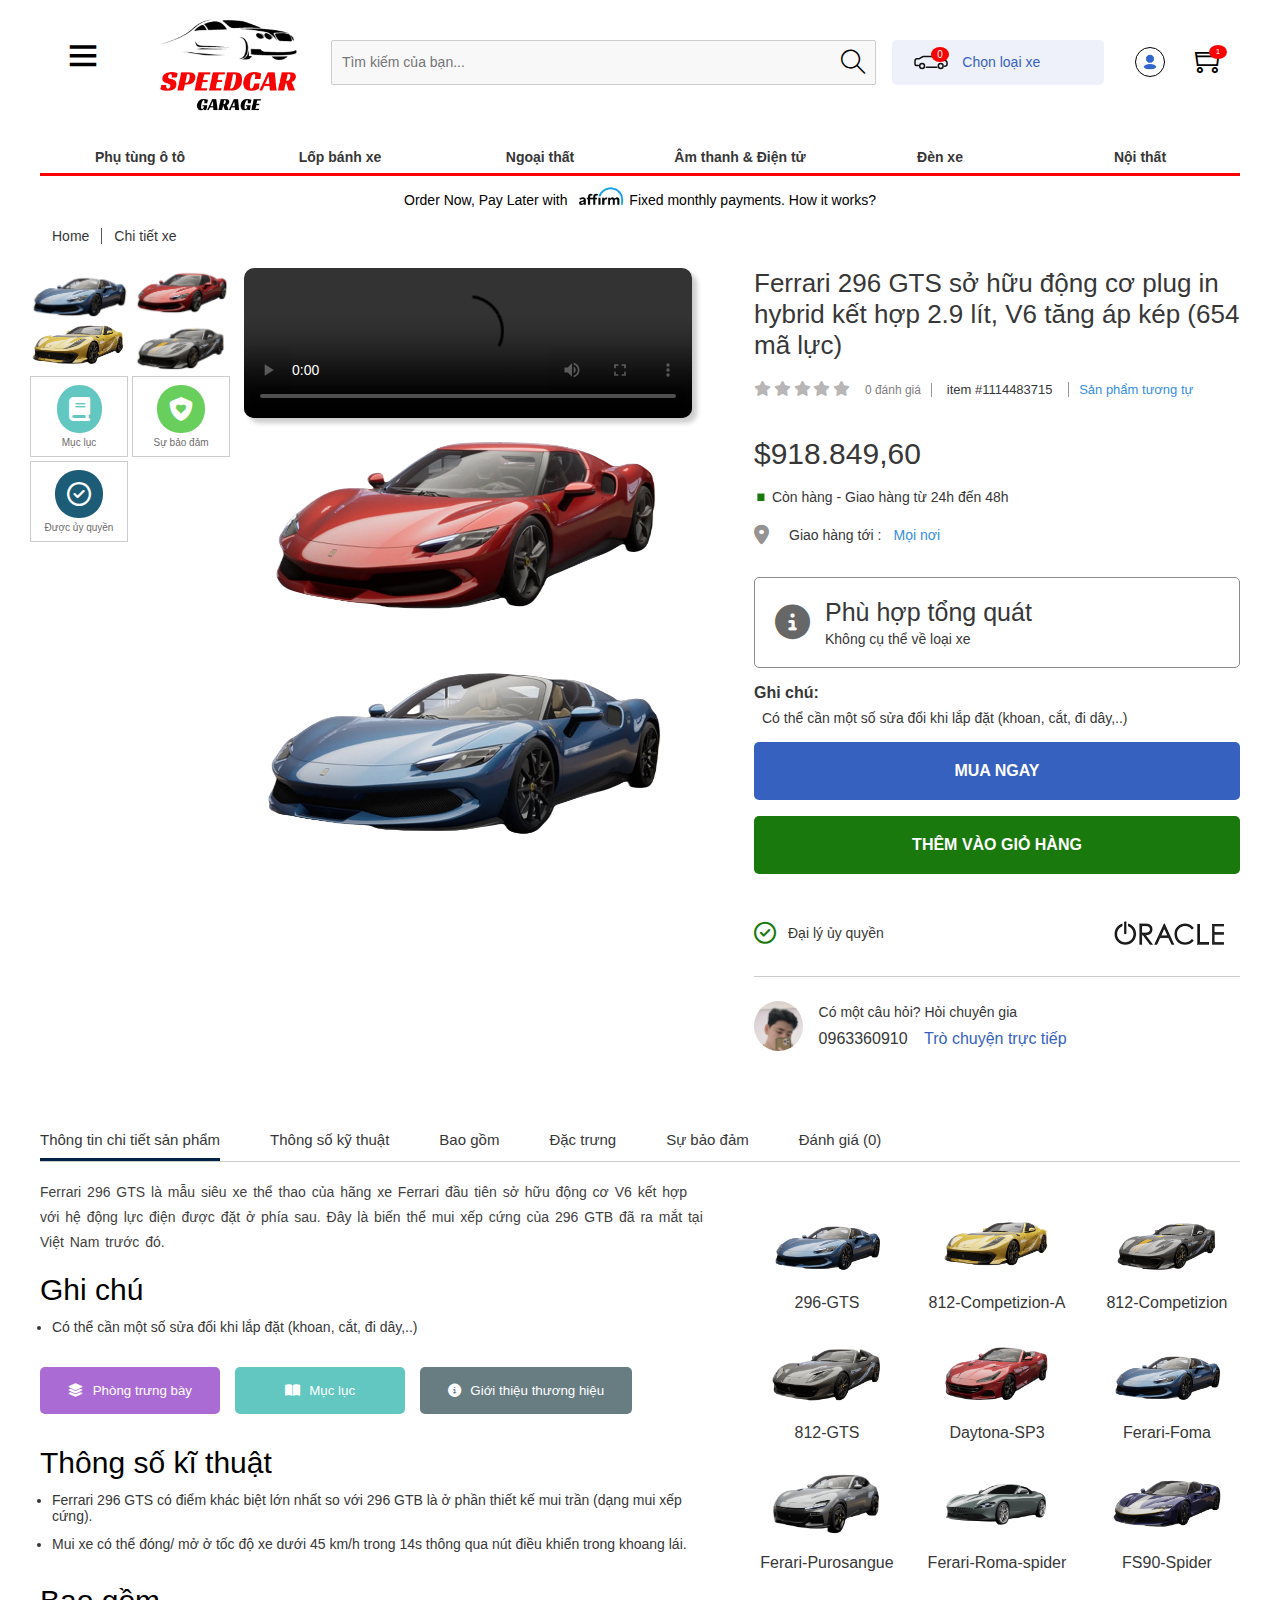
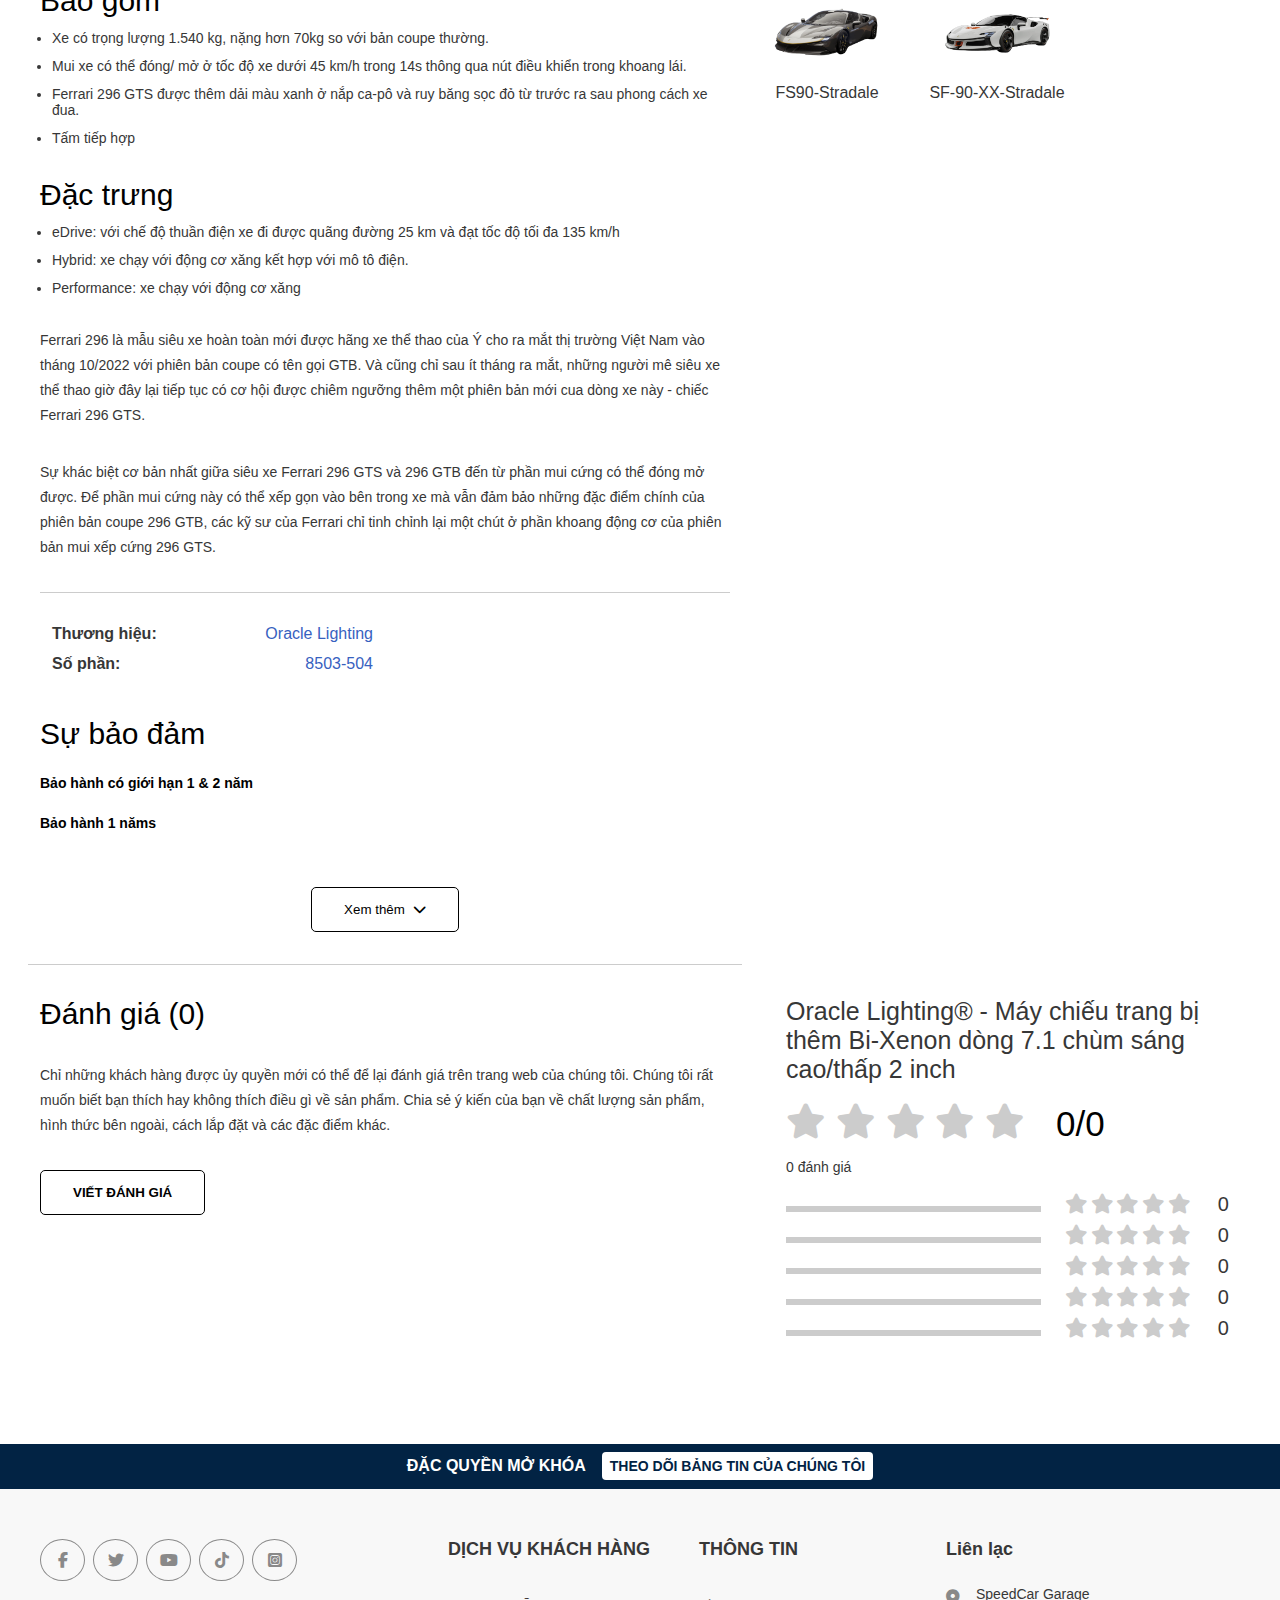
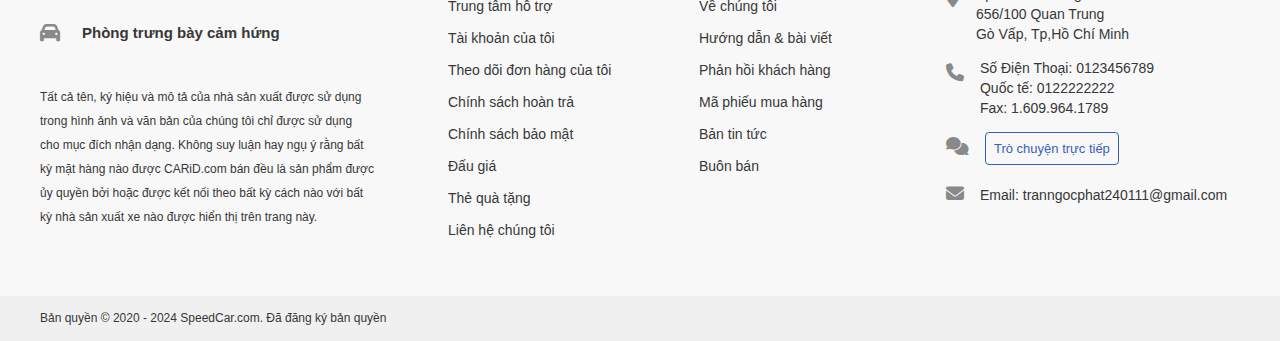
==== commit 2965dc43: "update" ====
--- a/htmlChild/CarDetail.html
+++ b/htmlChild/CarDetail.html
@@ -296,122 +296,122 @@
                 </label>
                 <div class="nav__option-list">
                     <div class="nav__option-item">
-                        <div class="nav__option-item-img-main">
+                        <a href="./SubProduct.html" class="nav__option-item-img-main">
                             <img src="../assets/img/Danhmuc/phutung/duongtruyen.jpg" alt=""
                                 class="nav__option-item-img">
-                        </div>
+                        </a>
                         <span class="nav__option-name">Đường truyền</span>
                     </div>
                     <div class="nav__option-item">
-                        <div class="nav__option-item-img-main">
+                        <a href="./SubProduct.html" class="nav__option-item-img-main">
                             <img src="../assets/img/Danhmuc/phutung/chiphieusuat.jpg" alt=""
                                 class="nav__option-item-img">
-                        </div>
+                        </a>
                         <span class="nav__option-name">Chip hiệu suất</span>
                     </div>
                     <div class="nav__option-item">
-                        <div class="nav__option-item-img-main">
+                        <a href="./SubProduct.html" class="nav__option-item-img-main">
                             <img src="../assets/img/Danhmuc/phutung/cangatnuoc.jpg" alt="" class="nav__option-item-img">
-                        </div>
+                        </a>
                         <span class="nav__option-name">Cần gạt nước</span>
                     </div>
                     <div class="nav__option-item">
-                        <div class="nav__option-item-img-main">
+                        <a href="./SubProduct.html" class="nav__option-item-img-main">
                             <img src="../assets/img/Danhmuc/phutung/cungcapnhienlieu.jpg" alt=""
                                 class="nav__option-item-img">
-                        </div>
+                        </a>
                         <span class="nav__option-name">Cung cấp nhiên liệu</span>
                     </div>
                     <div class="nav__option-item">
-                        <div class="nav__option-item-img-main">
+                        <a href="./SubProduct.html" class="nav__option-item-img-main">
                             <img src="../assets/img/Danhmuc/phutung/danhlua.jpg" alt="" class="nav__option-item-img">
-                        </div>
+                        </a>
                         <span class="nav__option-name">Đánh lửa</span>
                     </div>
                     <div class="nav__option-item">
-                        <div class="nav__option-item-img-main">
+                        <a href="./SubProduct.html" class="nav__option-item-img-main">
                             <img src="../assets/img/Danhmuc/phutung/dau.jpg" alt="" class="nav__option-item-img">
-                        </div>
+                        </a>
                         <span class="nav__option-name">Dầu nhớt</span>
                     </div>
                     <div class="nav__option-item">
-                        <div class="nav__option-item-img-main">
+                        <a href="./SubProduct.html" class="nav__option-item-img-main">
                             <img src="../assets/img/Danhmuc/phutung/dien.jpg" alt="" class="nav__option-item-img">
-                        </div>
+                        </a>
                         <span class="nav__option-name">Điện</span>
                     </div>
                     <div class="nav__option-item">
-                        <div class="nav__option-item-img-main">
+                        <a href="./SubProduct.html" class="nav__option-item-img-main">
                             <img src="../assets/img/Danhmuc/phutung/dinhchi.jpg" alt="" class="nav__option-item-img">
-                        </div>
+                        </a>
                         <span class="nav__option-name">Đinh chì</span>
                     </div>
                     <div class="nav__option-item">
-                        <div class="nav__option-item-img-main">
+                        <a href="./SubProduct.html" class="nav__option-item-img-main">
                             <img src="../assets/img/Danhmuc/phutung/dongco.jpg" alt="" class="nav__option-item-img">
-                        </div>
+                        </a>
                         <span class="nav__option-name">Động cơ</span>
                     </div>
                     <div class="nav__option-item">
-                        <div class="nav__option-item-img-main">
+                        <a href="./SubProduct.html" class="nav__option-item-img-main">
                             <img src="../assets/img/Danhmuc/phutung/hethonglai.jpg" alt="" class="nav__option-item-img">
-                        </div>
+                        </a>
                         <span class="nav__option-name">Hệ thống lái</span>
                     </div>
                     <div class="nav__option-item">
-                        <div class="nav__option-item-img-main">
+                        <a href="./SubProduct.html" class="nav__option-item-img-main">
                             <img src="../assets/img/Danhmuc/phutung/khithai.jpg" alt="" class="nav__option-item-img">
-                        </div>
+                        </a>
                         <span class="nav__option-name">Khí thải</span>
                     </div>
                     <div class="nav__option-item">
-                        <div class="nav__option-item-img-main">
+                        <a href="./SubProduct.html" class="nav__option-item-img-main">
                             <img src="../assets/img/Danhmuc/phutung/kiemsoatkhithai.jpg" alt=""
                                 class="nav__option-item-img">
-                        </div>
+                        </a>
                         <span class="nav__option-name">Kiểm soát khí thải</span>
                     </div>
                     <div class="nav__option-item">
-                        <div class="nav__option-item-img-main">
+                        <a href="./SubProduct.html" class="nav__option-item-img-main">
                             <img src="../assets/img/Danhmuc/phutung/laytruyen.jpg" alt="" class="nav__option-item-img">
-                        </div>
+                        </a>
                         <span class="nav__option-name">Lây truyền</span>
                     </div>
                     <div class="nav__option-item">
-                        <div class="nav__option-item-img-main">
+                        <a href="./SubProduct.html" class="nav__option-item-img-main">
                             <img src="../assets/img/Danhmuc/phutung/luongkhinap.jpg" alt=""
                                 class="nav__option-item-img">
-                        </div>
+                        </a>
                         <span class="nav__option-name">Lượng khí nạp</span>
                     </div>
                     <div class="nav__option-item">
-                        <div class="nav__option-item-img-main">
+                        <a href="./SubProduct.html" class="nav__option-item-img-main">
                             <img src="../assets/img/Danhmuc/phutung/maylanh.jpg" alt="" class="nav__option-item-img">
-                        </div>
+                        </a>
                         <span class="nav__option-name">Máy lạnh</span>
                     </div>
                     <div class="nav__option-item">
-                        <div class="nav__option-item-img-main">
+                        <a href="./SubProduct.html" class="nav__option-item-img-main">
                             <img src="../assets/img/Danhmuc/phutung/phanh.jpg" alt="" class="nav__option-item-img">
-                        </div>
+                        </a>
                         <span class="nav__option-name">Phanh</span>
                     </div>
                     <div class="nav__option-item">
-                        <div class="nav__option-item-img-main">
+                        <a href="./SubProduct.html" class="nav__option-item-img-main">
                             <img src="../assets/img/Danhmuc/phutung/quatdongco.jpg" alt="" class="nav__option-item-img">
-                        </div>
+                        </a>
                         <span class="nav__option-name">Quạt</span>
                     </div>
                     <div class="nav__option-item">
-                        <div class="nav__option-item-img-main">
+                        <a href="./SubProduct.html" class="nav__option-item-img-main">
                             <img src="../assets/img/Danhmuc/phutung/sac.jpg" alt="" class="nav__option-item-img">
-                        </div>
+                        </a>
                         <span class="nav__option-name">Acquy</span>
                     </div>
                     <div class="nav__option-item">
-                        <div class="nav__option-item-img-main">
+                        <a href="./SubProduct.html" class="nav__option-item-img-main">
                             <img src="../assets/img/Danhmuc/phutung/thietbidua.jpg" alt="" class="nav__option-item-img">
-                        </div>
+                        </a>
                         <span class="nav__option-name">Thiết bị điện tử</span>
                     </div>
                 </div>
@@ -426,65 +426,65 @@
                 </label>
                 <div class="nav__option-list">
                     <div class="nav__option-item">
-                        <div class="nav__option-item-img-main">
+                        <a href="./SubProduct.html" class="nav__option-item-img-main">
                             <img src="../assets/img/Danhmuc/banhxe/banhxe.jpg" alt="" class="nav__option-item-img">
-                        </div>
+                        </a>
                         <span class="nav__option-name">Bánh xe</span>
                     </div>
                     <div class="nav__option-item">
-                        <div class="nav__option-item-img-main">
+                        <a href="./SubProduct.html" class="nav__option-item-img-main">
                             <img src="../assets/img/Danhmuc/banhxe/banhxetuychinh.jpg" alt=""
                                 class="nav__option-item-img">
-                        </div>
+                        </a>
                         <span class="nav__option-name">Bánh xe tùy chỉnh</span>
                     </div>
                     <div class="nav__option-item">
-                        <div class="nav__option-item-img-main">
+                        <a href="./SubProduct.html" class="nav__option-item-img-main">
                             <img src="../assets/img/Danhmuc/banhxe/cambienTBMS.jpg" alt="" class="nav__option-item-img">
-                        </div>
+                        </a>
                         <span class="nav__option-name">Cảm biến TBMS</span>
                     </div>
                     <div class="nav__option-item">
-                        <div class="nav__option-item-img-main">
+                        <a href="./SubProduct.html" class="nav__option-item-img-main">
                             <img src="../assets/img/Danhmuc/banhxe/lopxe.jpg" alt="" class="nav__option-item-img">
-                        </div>
+                        </a>
                         <span class="nav__option-name">Lốp xe</span>
                     </div>
                     <div class="nav__option-item">
-                        <div class="nav__option-item-img-main">
+                        <a href="./SubProduct.html" class="nav__option-item-img-main">
                             <img src="../assets/img/Danhmuc/banhxe/lopxich.jpg" alt="" class="nav__option-item-img">
-                        </div>
+                        </a>
                         <span class="nav__option-name">Lốp xích</span>
                     </div>
                     <div class="nav__option-item">
-                        <div class="nav__option-item-img-main">
+                        <a href="./SubProduct.html" class="nav__option-item-img-main">
                             <img src="../assets/img/Danhmuc/banhxe/miengdembanhxe.jpg" alt=""
                                 class="nav__option-item-img">
-                        </div>
+                        </a>
                         <span class="nav__option-name">Miếng đệm bánh xe</span>
                     </div>
                     <div class="nav__option-item">
-                        <div class="nav__option-item-img-main">
+                        <a href="./SubProduct.html" class="nav__option-item-img-main">
                             <img src="../assets/img/Danhmuc/banhxe/mutrungtam.jpg" alt="" class="nav__option-item-img">
-                        </div>
+                        </a>
                         <span class="nav__option-name">Mũ trung tâm</span>
                     </div>
                     <div class="nav__option-item">
-                        <div class="nav__option-item-img-main">
+                        <a href="./SubProduct.html" class="nav__option-item-img-main">
                             <img src="../assets/img/Danhmuc/banhxe/nienxe.jpg" alt="" class="nav__option-item-img">
-                        </div>
+                        </a>
                         <span class="nav__option-name">Niềng xe</span>
                     </div>
                     <div class="nav__option-item">
-                        <div class="nav__option-item-img-main">
+                        <a href="./SubProduct.html" class="nav__option-item-img-main">
                             <img src="../assets/img/Danhmuc/banhxe/okhoadaioc.jpg" alt="" class="nav__option-item-img">
-                        </div>
+                        </a>
                         <span class="nav__option-name">Ổ khóa đai Oóc</span>
                     </div>
                     <div class="nav__option-item">
-                        <div class="nav__option-item-img-main">
+                        <a href="./SubProduct.html" class="nav__option-item-img-main">
                             <img src="../assets/img/Danhmuc/banhxe/vothuoccap.jpg" alt="" class="nav__option-item-img">
-                        </div>
+                        </a>
                         <span class="nav__option-name">Vỏ thuốc cặp</span>
                     </div>
 
@@ -500,74 +500,74 @@
                 </label>
                 <div class="nav__option-list">
                     <div class="nav__option-item">
-                        <div class="nav__option-item-img-main">
+                        <a href="./SubProduct.html" class="nav__option-item-img-main">
                             <img src="../assets/img/Danhmuc/ngoaithat/banchay.jpg" alt="" class="nav__option-item-img">
-                        </div>
+                        </a>
                         <span class="nav__option-name">Ban chạy</span>
                     </div>
                     <div class="nav__option-item">
-                        <div class="nav__option-item-img-main">
+                        <a href="./SubProduct.html" class="nav__option-item-img-main">
                             <img src="../assets/img/Danhmuc/ngoaithat/bodoihuonggio.jpg" alt=""
                                 class="nav__option-item-img">
-                        </div>
+                        </a>
                         <span class="nav__option-name">Bộ đổi hướng gió</span>
                     </div>
                     <div class="nav__option-item">
-                        <div class="nav__option-item-img-main">
+                        <a href="./SubProduct.html" class="nav__option-item-img-main">
                             <img src="../assets/img/Danhmuc/ngoaithat/cangdiahinh.jpg" alt=""
                                 class="nav__option-item-img">
-                        </div>
+                        </a>
                         <span class="nav__option-name">Cảng địa hình</span>
                     </div>
                     <div class="nav__option-item">
-                        <div class="nav__option-item-img-main">
+                        <a href="./SubProduct.html" class="nav__option-item-img-main">
                             <img src="../assets/img/Danhmuc/ngoaithat/chieuhau.jpg" alt="" class="nav__option-item-img">
-                        </div>
+                        </a>
                         <span class="nav__option-name">Gương</span>
                     </div>
                     <div class="nav__option-item">
-                        <div class="nav__option-item-img-main">
+                        <a href="./SubProduct.html" class="nav__option-item-img-main">
                             <img src="../assets/img/Danhmuc/ngoaithat/cuadoc.jpg" alt="" class="nav__option-item-img">
-                        </div>
+                        </a>
                         <span class="nav__option-name">Cửa dọc</span>
                     </div>
                     <div class="nav__option-item">
-                        <div class="nav__option-item-img-main">
+                        <a href="./SubProduct.html" class="nav__option-item-img-main">
                             <img src="../assets/img/Danhmuc/ngoaithat/denpha.jpg" alt="" class="nav__option-item-img">
-                        </div>
+                        </a>
                         <span class="nav__option-name">Đèn pha</span>
                     </div>
                     <div class="nav__option-item">
-                        <div class="nav__option-item-img-main">
+                        <a href="./SubProduct.html" class="nav__option-item-img-main">
                             <img src="../assets/img/Danhmuc/ngoaithat/keo&moc.jpg" alt="" class="nav__option-item-img">
-                        </div>
+                        </a>
                         <span class="nav__option-name">Kéo & móc</span>
                     </div>
                     <div class="nav__option-item">
-                        <div class="nav__option-item-img-main">
+                        <a href="./SubProduct.html" class="nav__option-item-img-main">
                             <img src="../assets/img/Danhmuc/ngoaithat/khungbienso.jpg" alt=""
                                 class="nav__option-item-img">
-                        </div>
+                        </a>
                         <span class="nav__option-name">Khung biển số</span>
                     </div>
                     <div class="nav__option-item">
-                        <div class="nav__option-item-img-main">
+                        <a href="./SubProduct.html" class="nav__option-item-img-main">
                             <img src="../assets/img/Danhmuc/ngoaithat/luoibaove.jpg" alt=""
                                 class="nav__option-item-img">
-                        </div>
+                        </a>
                         <span class="nav__option-name">Lưới bảo vệ</span>
                     </div>
                     <div class="nav__option-item">
-                        <div class="nav__option-item-img-main">
+                        <a href="./SubProduct.html" class="nav__option-item-img-main">
                             <img src="../assets/img/Danhmuc/ngoaithat/nocxe.jpg" alt="" class="nav__option-item-img">
-                        </div>
+                        </a>
                         <span class="nav__option-name">Nóc xe</span>
                     </div>
                     <div class="nav__option-item">
-                        <div class="nav__option-item-img-main">
+                        <a href="./SubProduct.html" class="nav__option-item-img-main">
                             <img src="../assets/img/Danhmuc/ngoaithat/voboctonneu.jpg" alt=""
                                 class="nav__option-item-img">
-                        </div>
+                        </a>
                         <span class="nav__option-name">Vỏ bọc Tonneu</span>
                     </div>
 
@@ -583,74 +583,74 @@
                 </label>
                 <div class="nav__option-list">
                     <div class="nav__option-item">
-                        <div class="nav__option-item-img-main">
+                        <a href="./SubProduct.html" class="nav__option-item-img-main">
                             <img src="../assets/img/Danhmuc/amthanh/banghinh.jpg" alt="" class="nav__option-item-img">
-                        </div>
+                        </a>
                         <span class="nav__option-name">Băng hình</span>
                     </div>
                     <div class="nav__option-item">
-                        <div class="nav__option-item-img-main">
+                        <a href="./SubProduct.html" class="nav__option-item-img-main">
                             <img src="../assets/img/Danhmuc/amthanh/bodieukihien.jpg" alt=""
                                 class="nav__option-item-img">
-                        </div>
+                        </a>
                         <span class="nav__option-name">Bộ điều khiển</span>
                     </div>
                     <div class="nav__option-item">
-                        <div class="nav__option-item-img-main">
+                        <a href="./SubProduct.html" class="nav__option-item-img-main">
                             <img src="../assets/img/Danhmuc/amthanh/bokhuechdai.jpg" alt=""
                                 class="nav__option-item-img">
-                        </div>
+                        </a>
                         <span class="nav__option-name">Bộ khuếch đại</span>
                     </div>
                     <div class="nav__option-item">
-                        <div class="nav__option-item-img-main">
+                        <a href="./SubProduct.html" class="nav__option-item-img-main">
                             <img src="../assets/img/Danhmuc/amthanh/bophanlapdat.jpg" alt=""
                                 class="nav__option-item-img">
-                        </div>
+                        </a>
                         <span class="nav__option-name">Bộ phận lắp đặt</span>
                     </div>
                     <div class="nav__option-item">
-                        <div class="nav__option-item-img-main">
+                        <a href="./SubProduct.html" class="nav__option-item-img-main">
                             <img src="../assets/img/Danhmuc/amthanh/boxuli.jpg" alt="" class="nav__option-item-img">
-                        </div>
+                        </a>
                         <span class="nav__option-name">Bộ xử lí</span>
                     </div>
                     <div class="nav__option-item">
-                        <div class="nav__option-item-img-main">
+                        <a href="./SubProduct.html" class="nav__option-item-img-main">
                             <img src="../assets/img/Danhmuc/amthanh/DaiCB&linhkien.jpg" alt=""
                                 class="nav__option-item-img">
-                        </div>
+                        </a>
                         <span class="nav__option-name">Đài CB & Linh kiện</span>
                     </div>
                     <div class="nav__option-item">
-                        <div class="nav__option-item-img-main">
+                        <a href="./SubProduct.html" class="nav__option-item-img-main">
                             <img src="../assets/img/Danhmuc/amthanh/HeThongGPS.jpg" alt="" class="nav__option-item-img">
-                        </div>
+                        </a>
                         <span class="nav__option-name">Hệ thống GPS</span>
                     </div>
                     <div class="nav__option-item">
-                        <div class="nav__option-item-img-main">
+                        <a href="./SubProduct.html" class="nav__option-item-img-main">
                             <img src="../assets/img/Danhmuc/amthanh/loa.jpg" alt="" class="nav__option-item-img">
-                        </div>
+                        </a>
                         <span class="nav__option-name">Loa</span>
                     </div>
                     <div class="nav__option-item">
-                        <div class="nav__option-item-img-main">
+                        <a href="./SubProduct.html" class="nav__option-item-img-main">
                             <img src="../assets/img/Danhmuc/amthanh/loasieutram.jpg" alt=""
                                 class="nav__option-item-img">
-                        </div>
+                        </a>
                         <span class="nav__option-name">Loa siêu trầm</span>
                     </div>
                     <div class="nav__option-item">
-                        <div class="nav__option-item-img-main">
+                        <a href="./SubProduct.html" class="nav__option-item-img-main">
                             <img src="../assets/img/Danhmuc/amthanh/maydoradar.jpg" alt="" class="nav__option-item-img">
-                        </div>
+                        </a>
                         <span class="nav__option-name">Máy dò Radar</span>
                     </div>
                     <div class="nav__option-item">
-                        <div class="nav__option-item-img-main">
+                        <a href="./SubProduct.html" class="nav__option-item-img-main">
                             <img src="../assets/img/Danhmuc/amthanh/pin.jpg" alt="" class="nav__option-item-img">
-                        </div>
+                        </a>
                         <span class="nav__option-name">Ác quy</span>
                     </div>
 
@@ -666,59 +666,59 @@
                 </label>
                 <div class="nav__option-list">
                     <div class="nav__option-item">
-                        <div class="nav__option-item-img-main">
+                        <a href="./SubProduct.html" class="nav__option-item-img-main">
                             <img src="../assets/img/Danhmuc/denxe/dengam.jpg" alt="" class="nav__option-item-img">
-                        </div>
+                        </a>
                         <span class="nav__option-name">Đèn gầm</span>
                     </div>
                     <div class="nav__option-item">
-                        <div class="nav__option-item-img-main">
+                        <a href="./SubProduct.html" class="nav__option-item-img-main">
                             <img src="../assets/img/Danhmuc/denxe/denLed.jpg" alt="" class="nav__option-item-img">
-                        </div>
+                        </a>
                         <span class="nav__option-name">Đèn Led</span>
                     </div>
                     <div class="nav__option-item">
-                        <div class="nav__option-item-img-main">
+                        <a href="./SubProduct.html" class="nav__option-item-img-main">
                             <img src="../assets/img/Danhmuc/denxe/denngoaiduong.jpg" alt=""
                                 class="nav__option-item-img">
-                        </div>
+                        </a>
                         <span class="nav__option-name">Đèn đi đường</span>
                     </div>
                     <div class="nav__option-item">
-                        <div class="nav__option-item-img-main">
+                        <a href="./SubProduct.html" class="nav__option-item-img-main">
                             <img src="../assets/img/Danhmuc/denxe/denpha.jpg" alt="" class="nav__option-item-img">
-                        </div>
+                        </a>
                         <span class="nav__option-name">Đèn pha</span>
                     </div>
                     <div class="nav__option-item">
-                        <div class="nav__option-item-img-main">
+                        <a href="./SubProduct.html" class="nav__option-item-img-main">
                             <img src="../assets/img/Danhmuc/denxe/dentinhieu.jpg" alt="" class="nav__option-item-img">
-                        </div>
+                        </a>
                         <span class="nav__option-name">Đèn tín hiệu</span>
                     </div>
                     <div class="nav__option-item">
-                        <div class="nav__option-item-img-main">
+                        <a href="./SubProduct.html" class="nav__option-item-img-main">
                             <img src="../assets/img/Danhmuc/denxe/denxemoc.jpg" alt="" class="nav__option-item-img">
-                        </div>
+                        </a>
                         <span class="nav__option-name">Đèn Xe móc</span>
                     </div>
                     <div class="nav__option-item">
-                        <div class="nav__option-item-img-main">
+                        <a href="./SubProduct.html" class="nav__option-item-img-main">
                             <img src="../assets/img/Danhmuc/denxe/desuongmu.jpg" alt="" class="nav__option-item-img">
-                        </div>
+                        </a>
                         <span class="nav__option-name">Đèn sương mù</span>
                     </div>
                     <div class="nav__option-item">
-                        <div class="nav__option-item-img-main">
+                        <a href="./SubProduct.html" class="nav__option-item-img-main">
                             <img src="../assets/img/Danhmuc/denxe/duoiden.jpg" alt="" class="nav__option-item-img">
-                        </div>
+                        </a>
                         <span class="nav__option-name">Đuôi đèn</span>
                     </div>
                     <div class="nav__option-item">
-                        <div class="nav__option-item-img-main">
+                        <a href="./SubProduct.html" class="nav__option-item-img-main">
                             <img src="../assets/img/Danhmuc/denxe/phukienchieusang.jpg" alt=""
                                 class="nav__option-item-img">
-                        </div>
+                        </a>
                         <span class="nav__option-name">Phụ kiện chiếu sáng</span>
                     </div>
 
@@ -734,72 +734,72 @@
                 </label>
                 <div class="nav__option-list">
                     <div class="nav__option-item">
-                        <div class="nav__option-item-img-main">
+                        <a href="./SubProduct.html" class="nav__option-item-img-main">
                             <img src="../assets/img/Danhmuc/noithat/bandap.jpg" alt="" class="nav__option-item-img">
-                        </div>
+                        </a>
                         <span class="nav__option-name">Bàn đạp</span>
                     </div>
                     <div class="nav__option-item">
-                        <div class="nav__option-item-img-main">
+                        <a href="./SubProduct.html" class="nav__option-item-img-main">
                             <img src="../assets/img/Danhmuc/noithat/Bocghe.jpg" alt="" class="nav__option-item-img">
-                        </div>
+                        </a>
                         <span class="nav__option-name">Bọc ghế</span>
                     </div>
                     <div class="nav__option-item">
-                        <div class="nav__option-item-img-main">
+                        <a href="./SubProduct.html" class="nav__option-item-img-main">
                             <img src="../assets/img/Danhmuc/noithat/bodungcuDash.jpg" alt=""
                                 class="nav__option-item-img">
-                        </div>
+                        </a>
                         <span class="nav__option-name">Bộ dụng cụ Dash</span>
                     </div>
                     <div class="nav__option-item">
-                        <div class="nav__option-item-img-main">
+                        <a href="./SubProduct.html" class="nav__option-item-img-main">
                             <img src="../assets/img/Danhmuc/noithat/Donghodotuychinh.jpg" alt=""
                                 class="nav__option-item-img">
-                        </div>
+                        </a>
                         <span class="nav__option-name">Đồng hồ đo tùy chỉnh</span>
                     </div>
                     <div class="nav__option-item">
-                        <div class="nav__option-item-img-main">
+                        <a href="./SubProduct.html" class="nav__option-item-img-main">
                             <img src="../assets/img/Danhmuc/noithat/ghe.jpg" alt="" class="nav__option-item-img">
-                        </div>
+                        </a>
                         <span class="nav__option-name">Ghế ngồi</span>
                     </div>
                     <div class="nav__option-item">
-                        <div class="nav__option-item-img-main">
+                        <a href="./SubProduct.html" class="nav__option-item-img-main">
                             <img src="../assets/img/Danhmuc/noithat/lothanghoa.jpg" alt="" class="nav__option-item-img">
-                        </div>
+                        </a>
                         <span class="nav__option-name">Lót hàng hóa</span>
                     </div>
                     <div class="nav__option-item">
-                        <div class="nav__option-item-img-main">
+                        <a href="./SubProduct.html" class="nav__option-item-img-main">
                             <img src="../assets/img/Danhmuc/noithat/numchuyenso.jpg" alt=""
                                 class="nav__option-item-img">
-                        </div>
+                        </a>
                         <span class="nav__option-name">Núm chuyển số</span>
                     </div>
                     <div class="nav__option-item">
-                        <div class="nav__option-item-img-main">
+                        <a href="./SubProduct.html" class="nav__option-item-img-main">
                             <img src="../assets/img/Danhmuc/noithat/Tamchenang.jpg" alt="" class="nav__option-item-img">
-                        </div>
+                        </a>
                         <span class="nav__option-name">Tấm che nắng</span>
                     </div>
                     <div class="nav__option-item">
-                        <div class="nav__option-item-img-main">
+                        <a href="./SubProduct.html" class="nav__option-item-img-main">
                             <img src="../assets/img/Danhmuc/noithat/Taylai.jpg" alt="" class="nav__option-item-img">
-                        </div>
+                        </a>
                         <span class="nav__option-name">Tay lái</span>
                     </div>
                     <div class="nav__option-item">
-                        <div class="nav__option-item-img-main">
+                        <a href="./SubProduct.html" class="nav__option-item-img-main">
                             <img src="../assets/img/Danhmuc/noithat/thamsan.jpg" alt="" class="nav__option-item-img">
-                        </div>
+                        </a>
                         <span class="nav__option-name">Thảm sàn</span>
                     </div>
                     <div class="nav__option-item">
-                        <div class="nav__option-item-img-main">
+                        <a href="./SubProduct.html" class="nav__option-item-img-main">
                             <img src="../assets/img/Danhmuc/noithat/vobocdash.jpg" alt="" class="nav__option-item-img">
-                        </div>
+                        </a>
                         <span class="nav__option-name">Vỏ bọc Dash</span>
                     </div>
 
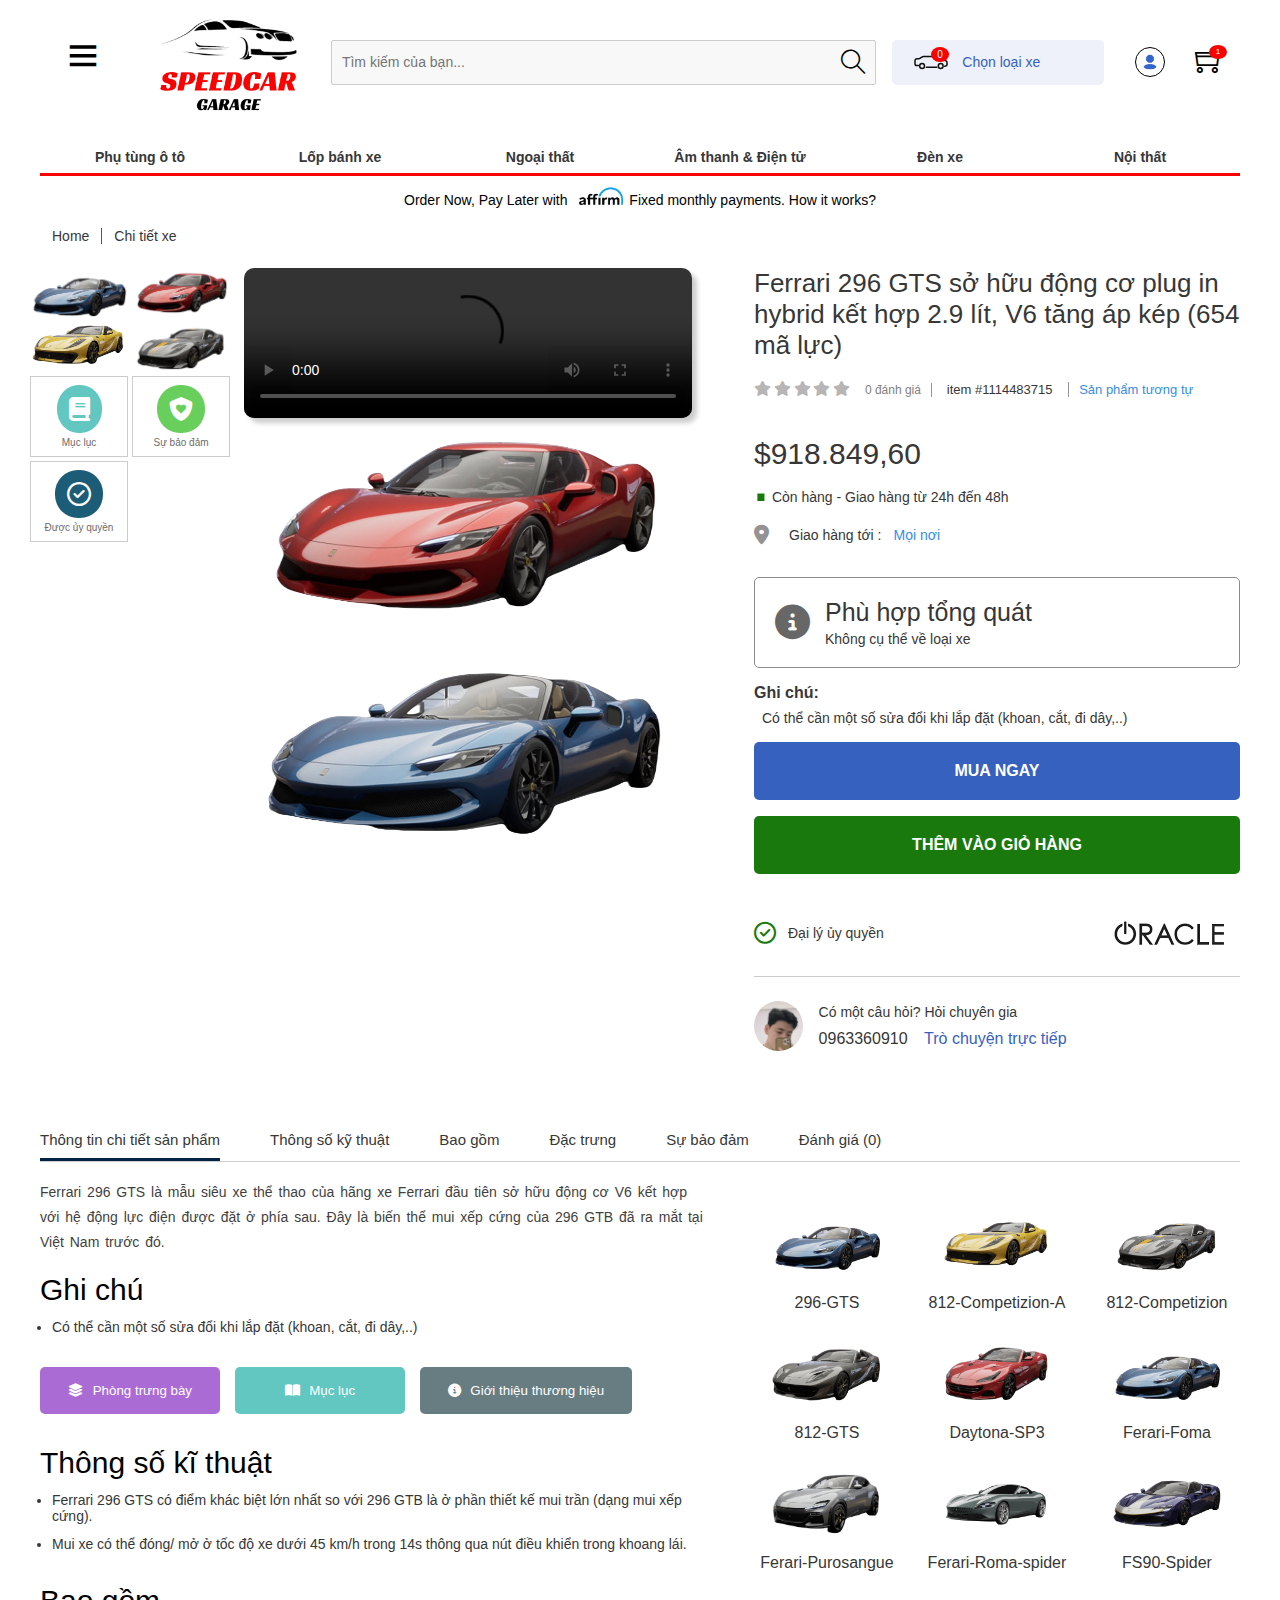
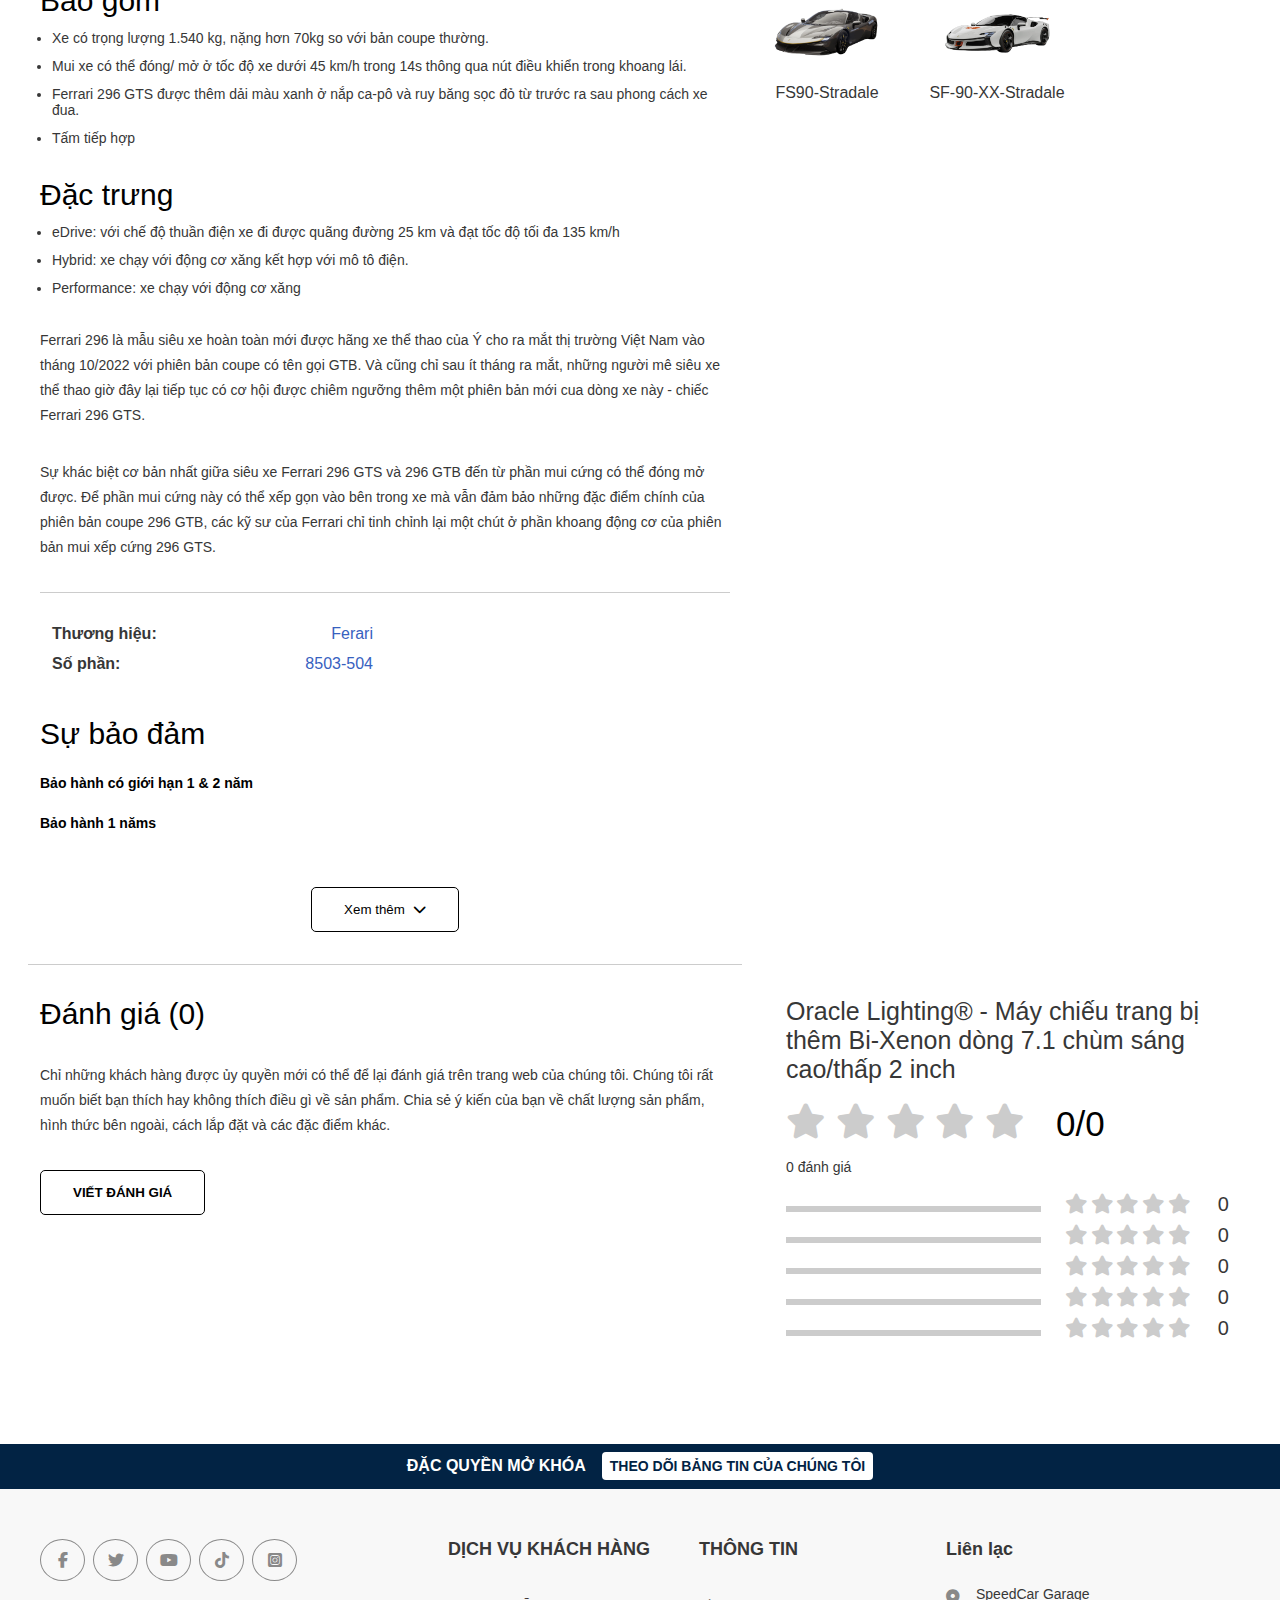
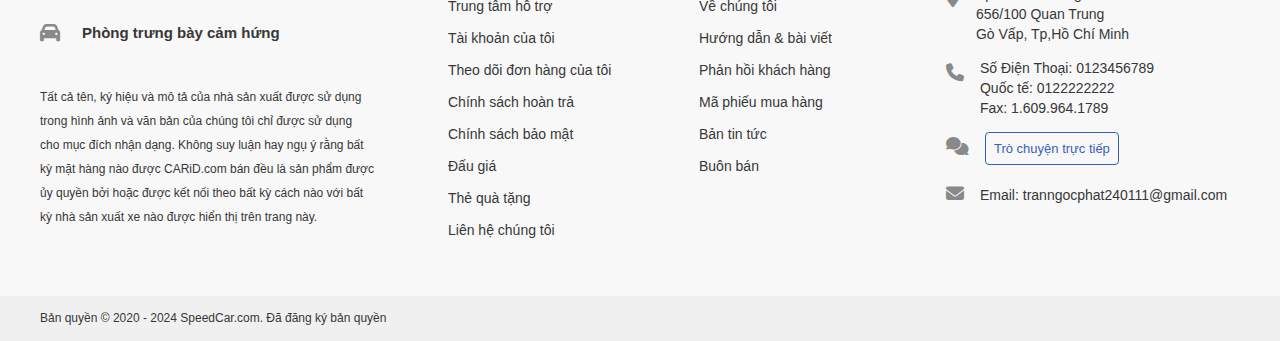
==== commit ffe7ee69: "update" ====
--- a/htmlChild/CarDetail.html
+++ b/htmlChild/CarDetail.html
@@ -12,15 +12,14 @@
     <link rel="stylesheet" href="../assets/css/main.css">
     <link rel="stylesheet" href="../assets/css/SubProduct.css">
     <link rel="stylesheet" href="../assets/css/productDetail.css">
+    <link rel="stylesheet" href="../assets/css/CarDetail.css">
+    <link rel="stylesheet" href="../assets/css/responsive.css">
     <title>Bán Ô tô ,phụ tùng ô tô</title>
 </head>
 <style>
-    video {
-        width: 100%;
-        border-radius: 10px;
-        box-shadow: 5px 5px 5px #ccc;
-    }
+    
 </style>
+
 <body>
     <!-- Header menu -->
 
@@ -258,7 +257,7 @@
 
 
             <!-- Overlay catogory option -->
-            <div class="overlay__category-option"></div>
+            <div class="overlay__category-option overlay__category-option--res2"></div>
             <!-- Navigation-->
             <div class="nav-bar">
                 <ul class="nav__list">
@@ -289,7 +288,7 @@
                 </ul>
             </div>
             <!-- Navigation option 1-->
-            <div class="nav__option-main--1 nav__option-btn-close--1">
+            <div class="nav__option-main--1 nav__option-btn-close--1 nav__option-main--1--res2">
                 <h1 class="nav__option-title">Phụ tùng ô tô</h1>
                 <label for="nav__option__checkbox--1" class="nav__option-close">
                     <i class="nav__option-close-icon fa-solid fa-xmark"></i>
@@ -419,7 +418,7 @@
             </div>
 
             <!-- Navigation option 2-->
-            <div class="nav__option-main--2  nav__option-btn-close--2">
+            <div class="nav__option-main--2  nav__option-btn-close--2 nav__option-main--1--res2">
                 <h1 class="nav__option-title">Lốp bánh xe</h1>
                 <label for="nav__option__checkbox--2" class="nav__option-close">
                     <i class="nav__option-close-icon fa-solid fa-xmark"></i>
@@ -493,7 +492,7 @@
             </div>
 
             <!-- Navigation option 3-->
-            <div class="nav__option-main--3 nav__option-btn-close--3">
+            <div class="nav__option-main--3 nav__option-btn-close--3 nav__option-main--1--res2">
                 <h1 class="nav__option-title">Phụ kiện ngoại thất</h1>
                 <label for="nav__option__checkbox--3" class="nav__option-close">
                     <i class="nav__option-close-icon fa-solid fa-xmark"></i>
@@ -576,7 +575,7 @@
             </div>
 
             <!-- Navigation option 4-->
-            <div class="nav__option-main--4 nav__option-btn-close--4">
+            <div class="nav__option-main--4 nav__option-btn-close--4 nav__option-main--1--res2">
                 <h1 class="nav__option-title">Âm thanh & Điện tử</h1>
                 <label for="nav__option__checkbox--4" class="nav__option-close">
                     <i class="nav__option-close-icon fa-solid fa-xmark"></i>
@@ -659,7 +658,7 @@
             </div>
 
             <!-- Navigation option 5-->
-            <div class="nav__option-main--5 nav__option-btn-close--5">
+            <div class="nav__option-main--5 nav__option-btn-close--5 nav__option-main--1--res2">
                 <h1 class="nav__option-title">Đèn xe</h1>
                 <label for="nav__option__checkbox--5" class="nav__option-close">
                     <i class="nav__option-close-icon fa-solid fa-xmark"></i>
@@ -727,7 +726,7 @@
             </div>
 
             <!-- Navigation option 6-->
-            <div class="nav__option-main--6 nav__option-btn-close--6">
+            <div class="nav__option-main--6 nav__option-btn-close--6 nav__option-main--1--res2">
                 <h1 class="nav__option-title">Phụ Kiện nội thất</h1>
                 <label for="nav__option__checkbox--6" class="nav__option-close">
                     <i class="nav__option-close-icon fa-solid fa-xmark"></i>
@@ -879,7 +878,8 @@
                 </div>
             </div>
             <div class="col l-5 product-detail__center">
-                <video src="../assets/img/banxe-main/y2meta.net_1080p-ferrari-296-gtb-defining-fun-to-drive.mp4" type = "video/mp4" controls autoplay></video>
+                <video src="../assets/img/banxe-main/y2meta.net_1080p-ferrari-296-gtb-defining-fun-to-drive.mp4"
+                    type="video/mp4" controls autoplay></video>
                 <img class="product-detail__img" src="../assets/img/banxe-main/296-GTP.png" alt="">
                 <img class="product-detail__img" src="../assets/img/banxe-main/296-GTS.png" alt="">
             </div>
@@ -1067,7 +1067,7 @@
                         <div class="product-detail__info-detail-brand">
                             <span class="product-detail__info-detail-brand__title">Thương hiệu:</span>
                             <a href="../htmlChild/SubProduct.html"
-                                class="product-detail__info-detail-brand__value">Oracle Lighting</a>
+                                class="product-detail__info-detail-brand__value">Ferari</a>
                         </div>
 
                         <div class="product-detail__info-detail-brand">
@@ -1092,88 +1092,93 @@
                 <div class="product row">
                     <div class="col l-4">
                         <div class="product__item">
-                            <a href="../htmlChild/CarDetail.html" class="product__item-img-main">
-                                <img src="../assets/img/banxe-main/296-GTS.png" alt="" class="product__item-img">
+                            <a href="../htmlChild/CarDetail.html" class="product__item-img-main product__item-img-main--responsive">
+                                <img src="../assets/img/banxe-main/296-GTS.png" alt="" class="product__item-img product__item-img--responsive " >
                             </a>
                             <span class="product__item-name">296-GTS</span>
                         </div>
                     </div>
                     <div class="col l-4">
                         <div class="product__item">
-                            <a href="../htmlChild/CarDetail.html" class="product__item-img-main">
-                                <img src="../assets/img/banxe-main/812-Competizion-A.png" alt="" class="product__item-img">
+                            <a href="../htmlChild/CarDetail.html" class="product__item-img-main product__item-img-main--responsive">
+                                <img src="../assets/img/banxe-main/812-Competizion-A.png" alt=""
+                                    class="product__item-img product__item-img--responsive " >
                             </a>
                             <span class="product__item-name">812-Competizion-A</span>
                         </div>
                     </div>
                     <div class="col l-4">
                         <div class="product__item">
-                            <a href="../htmlChild/CarDetail.html" class="product__item-img-main">
-                                <img src="../assets/img/banxe-main/812-Competizion.png" alt="" class="product__item-img">
+                            <a href="../htmlChild/CarDetail.html" class="product__item-img-main product__item-img-main--responsive">
+                                <img src="../assets/img/banxe-main/812-Competizion.png" alt=""
+                                    class="product__item-img product__item-img--responsive " >
                             </a>
                             <span class="product__item-name">812-Competizion</span>
                         </div>
                     </div>
                     <div class="col l-4">
                         <div class="product__item">
-                            <a href="../htmlChild/CarDetail.html" class="product__item-img-main">
-                                <img src="../assets/img/banxe-main/812-GTS.png" alt="" class="product__item-img">
+                            <a href="../htmlChild/CarDetail.html" class="product__item-img-main product__item-img-main--responsive">
+                                <img src="../assets/img/banxe-main/812-GTS.png" alt="" class="product__item-img product__item-img--responsive " >
                             </a>
                             <span class="product__item-name">812-GTS</span>
                         </div>
                     </div>
                     <div class="col l-4">
                         <div class="product__item">
-                            <a href="../htmlChild/CarDetail.html" class="product__item-img-main">
-                                <img src="../assets/img/banxe-main/Daytona-SP3.png" alt="" class="product__item-img">
+                            <a href="../htmlChild/CarDetail.html" class="product__item-img-main product__item-img-main--responsive">
+                                <img src="../assets/img/banxe-main/Daytona-SP3.png" alt="" class="product__item-img product__item-img--responsive " >
                             </a>
                             <span class="product__item-name">Daytona-SP3</span>
                         </div>
                     </div>
                     <div class="col l-4">
                         <div class="product__item">
-                            <a href="../htmlChild/CarDetail.html" class="product__item-img-main">
-                                <img src="../assets/img/banxe-main/Ferari-Foma.png" alt="" class="product__item-img">
+                            <a href="../htmlChild/CarDetail.html" class="product__item-img-main product__item-img-main--responsive">
+                                <img src="../assets/img/banxe-main/Ferari-Foma.png" alt="" class="product__item-img product__item-img--responsive " >
                             </a>
                             <span class="product__item-name">Ferari-Foma</span>
                         </div>
                     </div>
                     <div class="col l-4">
                         <div class="product__item">
-                            <a href="../htmlChild/CarDetail.html" class="product__item-img-main">
-                                <img src="../assets/img/banxe-main/Ferari-Purosangue.png" alt="" class="product__item-img">
+                            <a href="../htmlChild/CarDetail.html" class="product__item-img-main product__item-img-main--responsive">
+                                <img src="../assets/img/banxe-main/Ferari-Purosangue.png" alt=""
+                                    class="product__item-img product__item-img--responsive " >
                             </a>
                             <span class="product__item-name">Ferari-Purosangue</span>
                         </div>
                     </div>
                     <div class="col l-4">
                         <div class="product__item">
-                            <a href="../htmlChild/CarDetail.html" class="product__item-img-main">
-                                <img src="../assets/img/banxe-main/ferari-Roma-spider.png" alt="" class="product__item-img">
+                            <a href="../htmlChild/CarDetail.html" class="product__item-img-main product__item-img-main--responsive">
+                                <img src="../assets/img/banxe-main/ferari-Roma-spider.png" alt=""
+                                    class="product__item-img product__item-img--responsive " >
                             </a>
                             <span class="product__item-name">Ferari-Roma-spider</span>
                         </div>
                     </div>
                     <div class="col l-4">
                         <div class="product__item">
-                            <a href="../htmlChild/CarDetail.html" class="product__item-img-main">
-                                <img src="../assets/img/banxe-main/FS90-Spider.png" alt="" class="product__item-img">
+                            <a href="../htmlChild/CarDetail.html" class="product__item-img-main product__item-img-main--responsive">
+                                <img src="../assets/img/banxe-main/FS90-Spider.png" alt="" class="product__item-img product__item-img--responsive " >
                             </a>
                             <span class="product__item-name">FS90-Spider</span>
                         </div>
                     </div>
                     <div class="col l-4">
                         <div class="product__item">
-                            <a href="../htmlChild/CarDetail.html" class="product__item-img-main">
-                                <img src="../assets/img/banxe-main/FS90-Stradale.png" alt="" class="product__item-img">
+                            <a href="../htmlChild/CarDetail.html" class="product__item-img-main product__item-img-main--responsive">
+                                <img src="../assets/img/banxe-main/FS90-Stradale.png" alt="" class="product__item-img product__item-img--responsive " >
                             </a>
                             <span class="product__item-name">FS90-Stradale</span>
                         </div>
                     </div>
                     <div class="col l-4">
                         <div class="product__item">
-                            <a href="../htmlChild/CarDetail.html" class="product__item-img-main">
-                                <img src="../assets/img/banxe-main/SF-90-XX-Stradale.png" alt="" class="product__item-img">
+                            <a href="../htmlChild/CarDetail.html" class="product__item-img-main product__item-img-main--responsive">
+                                <img src="../assets/img/banxe-main/SF-90-XX-Stradale.png" alt=""
+                                    class="product__item-img product__item-img--responsive " >
                             </a>
                             <span class="product__item-name">SF-90-XX-Stradale</span>
                         </div>
--- a/assets/css/CarDetail.css
+++ b/assets/css/CarDetail.css
@@ -0,0 +1,18 @@
+video {
+    width: 100%;
+    border-radius: 10px;
+    box-shadow: 5px 5px 5px #ccc;
+}
+
+.overlay__category-option {
+    top: 4.9%;
+}
+
+.nav__option-main--1,
+.nav__option-main--2,
+.nav__option-main--3,
+.nav__option-main--4,
+.nav__option-main--5,
+.nav__option-main--6 {
+    top: 4.9%;
+}--- a/assets/css/responsive.css
+++ b/assets/css/responsive.css
@@ -0,0 +1,280 @@
+@media (min-width: 740px) and (max-width: 1023px) {
+    .sub-navbar {
+        overflow-x: auto;
+    }
+
+    .panner {
+        display: none;
+    }
+
+    .header__menu-main {
+        width: 40%;
+    }
+
+    .select--Main {
+        display: none;
+    }
+
+    .header-select__car {
+        display: none;
+    }
+
+    .nav__list {
+        overflow-x: auto;
+    }
+
+
+
+}
+
+@media (max-width: 739px) {
+    .nav__list {
+        overflow-x: auto;
+    }
+
+    .header-select__car {
+        display: none;
+    }
+
+    .sub-navbar {
+        overflow-x: auto;
+    }
+
+    .panner {
+        display: none;
+    }
+
+    .header__menu-main {
+        width: 100%;
+    }
+
+    .select--Main {
+        display: none;
+    }
+
+    .overlay__category-option {
+        top: 0.75%;
+        left: 0;
+        right: 0;
+    }
+
+    .nav__option-main--1,
+    .nav__option-main--2,
+    .nav__option-main--3,
+    .nav__option-main--4,
+    .nav__option-main--5,
+    .nav__option-main--6 {
+        top: 0.75%;
+        left: 0;
+        right: 0;
+    }
+
+    .overlay__category-option--re1 {
+        top: 1%;
+        left: 0;
+        right: 0;
+    }
+
+    .nav__option-main--1--res1 {
+        top: 1%;
+        left: 0;
+        right: 0;
+    }
+
+    .overlay__category-option--res2 {
+        top: 1.6%;
+        left: 0;
+        right: 0;
+    }
+
+    .nav__option-main--1--res2 {
+        top: 1.6%;
+        left: 0;
+        right: 0;
+    }
+
+    .nav-category {
+        padding: 26px 24px;
+    }
+
+    .header__logo {
+        display: none;
+    }
+
+    .header-search__input {
+        width: 200px;
+    }
+
+    .nav__item-link {
+        min-width: 100px;
+    }
+
+    .sub-navbar-link {
+        min-width: 100px;
+    }
+
+
+    .discount__item-img--right {
+        height: 240px;
+    }
+
+    .discount__item-img--left--product {
+        height: 347px;
+    }
+
+    .discount__item-img--right {
+        height: 347px;
+    }
+
+    .discount__item-btn--center {
+        margin: 0;
+    }
+
+    .sub-navbar-item {
+        padding: 12px;
+    }
+
+    .discount__item-btn--bottom {
+        margin: 0;
+    }
+
+    .footer__main {
+        padding: 50px 50px;
+    }
+
+    .footer__info--right {
+        padding-left: 0px;
+    }
+
+    .footer__line-title {
+        display: none;
+    }
+
+    .l-2-4 {
+        flex: 0 0 50%;
+        max-width: 50%;
+    }
+
+    .l-2 {
+        flex: 0 0 50%;
+        max-width: 50%;
+    }
+
+    .shoppingCart-support span {
+        display: none;
+    }
+
+    .shoppingCart__keepShopping {
+        margin-right: 118px;
+        margin-left: 75px;
+        margin-bottom: 24px;
+    }
+
+    .product__content-main__des {
+        display: none;
+    }
+
+    .price {
+        text-align: center;
+        width: 100%;
+    }
+
+    .l-3 {
+        flex: 0 0 100%;
+        max-width: 100%;
+    }
+
+    .l-6 {
+        flex: 0 0 100%;
+        max-width: 100%;
+    }
+
+    .price__title--2 {
+        right: 173px;
+    }
+
+    .clear__mp {
+        display: none;
+    }
+
+    .product-detail__nav {
+        margin-left: 18px;
+        overflow-x: auto;
+    }
+
+    .product-detail__nav-item a {
+        min-width: 100px;
+    }
+
+    .product-detail__info-detail {
+        padding: 18px;
+    }
+
+    .product-detail__support {
+        margin-left: 28px;
+    }
+
+    .product-detail__main {
+        padding: 0 16px;
+    }
+
+    .product-detail__info-detail-title {
+        margin-left: 16px;
+
+    }
+
+    .product-detail__info-detail__list {
+        margin-left: 16px;
+    }
+
+    .product-detail__info-detail__btn-link {
+        width: 90%;
+        margin: 12px 12px;
+    }
+
+    .product-detail__info-detail-des {
+        margin: 12px;
+    }
+
+    .Copyright-des {
+        margin-left: 30px;
+    }
+
+    .product-detail__info-detail-title-sub {
+        margin-left: 16px;
+    }
+
+    .product-detail__info-detail__chat {
+        margin-left: 130px;
+    }
+
+    .clear-cart {
+        display: none;
+    }
+
+    .product-detail__center {
+        padding-right: 0;
+    }
+
+    .product__item-img-main--responsive {
+        display: block !important;
+        height: 180px;
+        margin-left: 45px;
+    }
+
+    .product__item-img--respnsive {
+        width: 80%;
+    }
+
+    .login__input {
+        width: 340px;
+    }
+
+    .header__right {
+        margin-left: 160px;
+    }
+
+    .Copyright__info {
+        margin-top: 172px;
+    }
+}